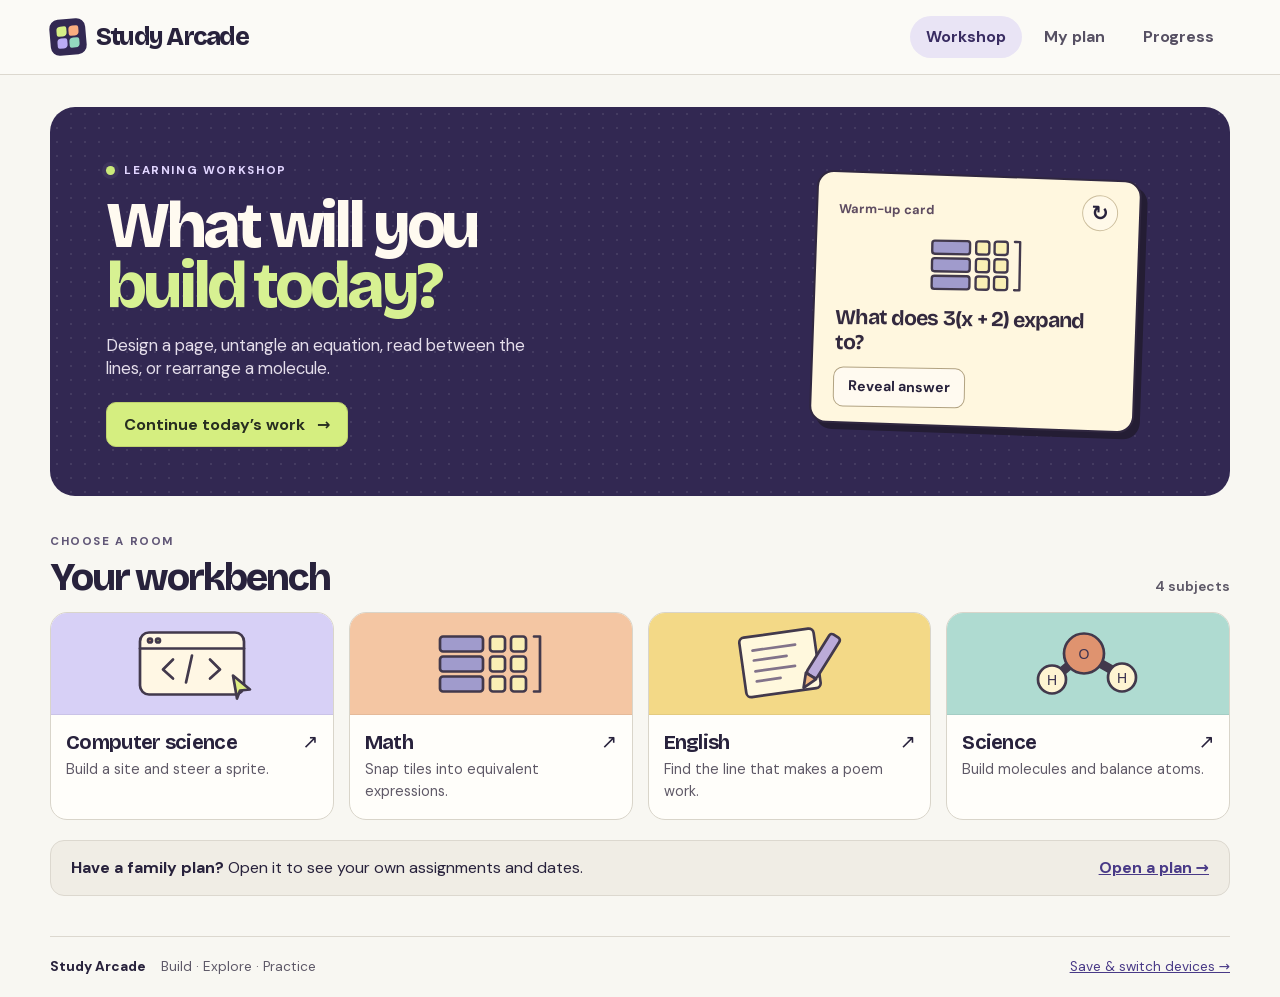
==== docs/index.html @ d8b9e109 "Build the four-room Study Arcade and portable workbook" ====
<!doctype html>
<html lang="en"><head><meta charset="utf-8"><meta name="viewport" content="width=device-width, initial-scale=1"><meta name="theme-color" content="#322852">
<meta http-equiv="Content-Security-Policy" content="default-src 'none'; script-src 'unsafe-inline'; style-src 'unsafe-inline'; img-src data:; font-src data:; connect-src 'none'; base-uri 'none'; form-action 'none'">
<title>Study Arcade · Workshop</title><style>/* Copyright 2022 The Bricolage Grotesque Project Authors (https://github.com/ateliertriay/bricolage)

This Font Software is licensed under the SIL Open Font License, Version 1.1.
This license is copied below, and is also available with a FAQ at:
https://scripts.sil.org/OFL


-----------------------------------------------------------
SIL OPEN FONT LICENSE Version 1.1 - 26 February 2007
-----------------------------------------------------------

PREAMBLE
The goals of the Open Font License (OFL) are to stimulate worldwide
development of collaborative font projects, to support the font creation
efforts of academic and linguistic communities, and to provide a free and
open framework in which fonts may be shared and improved in partnership
with others.

The OFL allows the licensed fonts to be used, studied, modified and
redistributed freely as long as they are not sold by themselves. The
fonts, including any derivative works, can be bundled, embedded,
redistributed and/or sold with any software provided that any reserved
names are not used by derivative works. The fonts and derivatives,
however, cannot be released under any other type of license. The
requirement for fonts to remain under this license does not apply
to any document created using the fonts or their derivatives.

DEFINITIONS
"Font Software" refers to the set of files released by the Copyright
Holder(s) under this license and clearly marked as such. This may
include source files, build scripts and documentation.

"Reserved Font Name" refers to any names specified as such after the
copyright statement(s).

"Original Version" refers to the collection of Font Software components as
distributed by the Copyright Holder(s).

"Modified Version" refers to any derivative made by adding to, deleting,
or substituting -- in part or in whole -- any of the components of the
Original Version, by changing formats or by porting the Font Software to a
new environment.

"Author" refers to any designer, engineer, programmer, technical
writer or other person who contributed to the Font Software.

PERMISSION & CONDITIONS
Permission is hereby granted, free of charge, to any person obtaining
a copy of the Font Software, to use, study, copy, merge, embed, modify,
redistribute, and sell modified and unmodified copies of the Font
Software, subject to the following conditions:

1) Neither the Font Software nor any of its individual components,
in Original or Modified Versions, may be sold by itself.

2) Original or Modified Versions of the Font Software may be bundled,
redistributed and/or sold with any software, provided that each copy
contains the above copyright notice and this license. These can be
included either as stand-alone text files, human-readable headers or
in the appropriate machine-readable metadata fields within text or
binary files as long as those fields can be easily viewed by the user.

3) No Modified Version of the Font Software may use the Reserved Font
Name(s) unless explicit written permission is granted by the corresponding
Copyright Holder. This restriction only applies to the primary font name as
presented to the users.

4) The name(s) of the Copyright Holder(s) or the Author(s) of the Font
Software shall not be used to promote, endorse or advertise any
Modified Version, except to acknowledge the contribution(s) of the
Copyright Holder(s) and the Author(s) or with their explicit written
permission.

5) The Font Software, modified or unmodified, in part or in whole,
must be distributed entirely under this license, and must not be
distributed under any other license. The requirement for fonts to
remain under this license does not apply to any document created
using the Font Software.

TERMINATION
This license becomes null and void if any of the above conditions are
not met.

DISCLAIMER
THE FONT SOFTWARE IS PROVIDED "AS IS", WITHOUT WARRANTY OF ANY KIND,
EXPRESS OR IMPLIED, INCLUDING BUT NOT LIMITED TO ANY WARRANTIES OF
MERCHANTABILITY, FITNESS FOR A PARTICULAR PURPOSE AND NONINFRINGEMENT
OF COPYRIGHT, PATENT, TRADEMARK, OR OTHER RIGHT. IN NO EVENT SHALL THE
COPYRIGHT HOLDER BE LIABLE FOR ANY CLAIM, DAMAGES OR OTHER LIABILITY,
INCLUDING ANY GENERAL, SPECIAL, INDIRECT, INCIDENTAL, OR CONSEQUENTIAL
DAMAGES, WHETHER IN AN ACTION OF CONTRACT, TORT OR OTHERWISE, ARISING
FROM, OUT OF THE USE OR INABILITY TO USE THE FONT SOFTWARE OR FROM
OTHER DEALINGS IN THE FONT SOFTWARE.
 */
@font-face{font-family:'Bricolage Grotesque';font-style:normal;font-weight:400 800;src:url([data-uri]) format('woff2');font-display:swap}
/* Copyright 2014 The DM Sans Project Authors (https://github.com/googlefonts/dm-fonts)

This Font Software is licensed under the SIL Open Font License, Version 1.1.
This license is copied below, and is also available with a FAQ at:
https://scripts.sil.org/OFL


-----------------------------------------------------------
SIL OPEN FONT LICENSE Version 1.1 - 26 February 2007
-----------------------------------------------------------

PREAMBLE
The goals of the Open Font License (OFL) are to stimulate worldwide
development of collaborative font projects, to support the font creation
efforts of academic and linguistic communities, and to provide a free and
open framework in which fonts may be shared and improved in partnership
with others.

The OFL allows the licensed fonts to be used, studied, modified and
redistributed freely as long as they are not sold by themselves. The
fonts, including any derivative works, can be bundled, embedded,
redistributed and/or sold with any software provided that any reserved
names are not used by derivative works. The fonts and derivatives,
however, cannot be released under any other type of license. The
requirement for fonts to remain under this license does not apply
to any document created using the fonts or their derivatives.

DEFINITIONS
"Font Software" refers to the set of files released by the Copyright
Holder(s) under this license and clearly marked as such. This may
include source files, build scripts and documentation.

"Reserved Font Name" refers to any names specified as such after the
copyright statement(s).

"Original Version" refers to the collection of Font Software components as
distributed by the Copyright Holder(s).

"Modified Version" refers to any derivative made by adding to, deleting,
or substituting -- in part or in whole -- any of the components of the
Original Version, by changing formats or by porting the Font Software to a
new environment.

"Author" refers to any designer, engineer, programmer, technical
writer or other person who contributed to the Font Software.

PERMISSION & CONDITIONS
Permission is hereby granted, free of charge, to any person obtaining
a copy of the Font Software, to use, study, copy, merge, embed, modify,
redistribute, and sell modified and unmodified copies of the Font
Software, subject to the following conditions:

1) Neither the Font Software nor any of its individual components,
in Original or Modified Versions, may be sold by itself.

2) Original or Modified Versions of the Font Software may be bundled,
redistributed and/or sold with any software, provided that each copy
contains the above copyright notice and this license. These can be
included either as stand-alone text files, human-readable headers or
in the appropriate machine-readable metadata fields within text or
binary files as long as those fields can be easily viewed by the user.

3) No Modified Version of the Font Software may use the Reserved Font
Name(s) unless explicit written permission is granted by the corresponding
Copyright Holder. This restriction only applies to the primary font name as
presented to the users.

4) The name(s) of the Copyright Holder(s) or the Author(s) of the Font
Software shall not be used to promote, endorse or advertise any
Modified Version, except to acknowledge the contribution(s) of the
Copyright Holder(s) and the Author(s) or with their explicit written
permission.

5) The Font Software, modified or unmodified, in part or in whole,
must be distributed entirely under this license, and must not be
distributed under any other license. The requirement for fonts to
remain under this license does not apply to any document created
using the Font Software.

TERMINATION
This license becomes null and void if any of the above conditions are
not met.

DISCLAIMER
THE FONT SOFTWARE IS PROVIDED "AS IS", WITHOUT WARRANTY OF ANY KIND,
EXPRESS OR IMPLIED, INCLUDING BUT NOT LIMITED TO ANY WARRANTIES OF
MERCHANTABILITY, FITNESS FOR A PARTICULAR PURPOSE AND NONINFRINGEMENT
OF COPYRIGHT, PATENT, TRADEMARK, OR OTHER RIGHT. IN NO EVENT SHALL THE
COPYRIGHT HOLDER BE LIABLE FOR ANY CLAIM, DAMAGES OR OTHER LIABILITY,
INCLUDING ANY GENERAL, SPECIAL, INDIRECT, INCIDENTAL, OR CONSEQUENTIAL
DAMAGES, WHETHER IN AN ACTION OF CONTRACT, TORT OR OTHERWISE, ARISING
FROM, OUT OF THE USE OR INABILITY TO USE THE FONT SOFTWARE OR FROM
OTHER DEALINGS IN THE FONT SOFTWARE.
 */
@font-face{font-family:'DM Sans';font-style:normal;font-weight:400 800;src:url([data-uri]) format('woff2');font-display:swap}
:root{--ink:#28223c;--muted:#5e5968;--purple:#51408c;--line:#dcd8cf;--paper:#f8f7f2;--heading:'Bricolage Grotesque',system-ui,sans-serif;--body:'DM Sans',system-ui,sans-serif;font:16px/1.5 var(--body);color:var(--ink);background:var(--paper);color-scheme:light}
*{box-sizing:border-box}body{margin:0}html{scroll-padding-top:15px}a{color:#493a87}button,a,input,textarea,select,summary{touch-action:manipulation}button,.primary,.secondary{font:700 1rem/1.25 var(--body);border:1.5px solid #807a8c;border-radius:10px;padding:.72rem 1.04rem;color:var(--ink);background:#fff;cursor:pointer;min-height:44px}button:hover,.secondary:hover{background:#f0edf7}button:disabled{cursor:default}.primary,.secondary{display:inline-flex;align-items:center;justify-content:center;gap:12px;text-decoration:none}.primary{background:#d5ee80;border-color:#bfd36e;color:#272d20}.primary:hover{background:#e4f69f}.secondary{background:#f6f2ff;border-color:#baa9df}button:focus-visible,a:focus-visible,summary:focus-visible,input:focus-visible,textarea:focus-visible,select:focus-visible{outline:3px solid #915800;outline-offset:3px}.frame{width:min(1180px,94%);margin-inline:auto}.sitehead{border-bottom:1px solid var(--line);background:#fbfaf6}.nav{display:flex;align-items:center;justify-content:space-between;gap:16px;min-height:74px}.brand{font:800 1.57rem var(--heading);letter-spacing:-.07em;color:var(--ink);text-decoration:none;display:flex;align-items:center;gap:10px}.mark{display:grid;grid-template-columns:repeat(2,10px);gap:2px;background:#322852;padding:7px;border-radius:9px;transform:rotate(-5deg)}.mark i{height:10px;background:#d6ef87;border-radius:4px 2px}.mark i:nth-child(2){background:#f9ad80}.mark i:nth-child(3){background:#bbacf5}.mark i:nth-child(4){background:#94d8bf}.nav nav{display:flex;gap:6px}.nav nav a{font-weight:680;text-decoration:none;color:#565063;padding:9px 16px;border-radius:22px}.nav nav a[aria-current]{color:#392c62;background:#e9e4f5}.skip{position:absolute;top:-100px;left:1rem;background:white;padding:10px;z-index:5}.skip:focus{top:0}
main{padding-block:32px 40px;min-height:74vh}.room{display:none}.room.active{display:block}.room>h1{font:800 clamp(2.1rem,5vw,3.8rem)/1.02 var(--heading);letter-spacing:-.065em;margin:.35em 0 .2em}.room>h2,.section-title h2{font:760 clamp(1.8rem,3vw,2.4rem)/1.05 var(--heading);letter-spacing:-.055em}.intro{max-width:780px;font-size:1.1rem;color:var(--muted);margin:0 0 1.4rem}.eyebrow{font-size:.72rem;font-weight:800;letter-spacing:.14em;text-transform:uppercase;margin:.4rem 0;color:#615777}h2,h3{line-height:1.2;font-family:var(--heading);letter-spacing:-.035em}h2{font-size:1.55rem}h3{font-size:1.2rem}a.back,.room>a:first-child{display:inline-block;margin:.1rem 0 1.05rem;font-weight:650}.hero{border-radius:25px;background-color:#322852;background-image:radial-gradient(#ffffff16 .8px,transparent 1px);background-size:14px 14px;display:grid;grid-template-columns:minmax(0,1.22fr) minmax(260px,.78fr);gap:clamp(18px,4vw,75px);align-items:center;padding:clamp(28px,3.8vw,58px) clamp(30px,4.4vw,72px);color:#fffaf0;overflow:hidden}.hero .eyebrow{color:#e1d5ff;display:flex;align-items:center;gap:9px}.led{background:#cbea7a;border-radius:50%;width:9px;height:9px;box-shadow:0 0 0 4px #ffffff0e}.hero h1{font:800 clamp(3.2rem,5vw,5rem)/.94 var(--heading);letter-spacing:-.065em;margin:17px 0}.hero h1 em{color:#d7f192;font-style:normal}.hero-text>p:not(.eyebrow){color:#e5deeb;max-width:430px;font-size:1.05rem;line-height:1.42;margin:0 0 21px}.quick{justify-self:center;width:min(100%,325px);padding:16px 21px;background:#fff7df;border:2px solid #302740;box-shadow:6px 6px 0 #241d34;border-radius:17px;transform:rotate(2deg);color:#342a3f}.quick>*{transform:rotate(-1deg)}.quick-head{display:flex;align-items:center;justify-content:space-between;font-size:.8rem;color:#5e4c61}.quick-head button{border:1px solid #cdbf9e;border-radius:50%;min-height:36px;width:36px;padding:0;background:#fff9e9;font-size:1.3rem}.quick h2{margin:6px 0 12px;font-size:1.32rem}.quick #reveal{background:#fffaf0;border-color:#b2a382;min-height:40px;padding:7px 14px;font-size:.88rem}.quick #warmAnswer{font-size:.93rem;margin:10px 0 0}.warm-art{height:72px;width:100%;display:block}
.section-title{display:flex;align-items:end;justify-content:space-between;margin:31px 0 15px}.section-title h2{margin:.2rem 0 0}.section-title>span{font-weight:650;color:var(--muted);font-size:.85rem}.room-cards{display:grid;grid-template-columns:repeat(4,minmax(0,1fr));gap:15px}.room-card{color:var(--ink);text-decoration:none;overflow:hidden;border:1px solid #d9d5ca;border-radius:17px;background:#fffefa;transition:transform .16s,box-shadow .16s}.room-card:hover{transform:translateY(-3px);box-shadow:0 5px 14px #28223c14}.tile-art{height:102px;display:grid;place-items:center;border-bottom:1px solid #00000010}.tile-art svg{height:87px;width:170px;max-width:96%}.room-card .copy{display:block;padding:14px 15px 16px}.room-card h3{margin:0;display:flex;align-items:center;justify-content:space-between;font-size:1.25rem}.room-card h3 span{font:500 1.2rem var(--body)}.room-card p{font-size:.9rem;color:#5f5967;margin:5px 0 0}.shelf,.review{margin-top:20px;border:1px solid var(--line);border-radius:14px;background:#f0ede5;padding:15px 20px;display:flex;align-items:center;justify-content:space-between;gap:15px}.shelf p,.review p{margin:0}.shelf a,.review a{font-weight:690}.review{background:#eee8f8}.grid2,.blocks{display:grid;grid-template-columns:repeat(2,minmax(0,1fr));gap:16px}.card,.quizbox{background:#fffefa;border:1px solid var(--line);border-radius:16px;padding:clamp(16px,2.2vw,27px);margin:14px 0;min-width:0}.grid2>.card,.blocks>.card{margin:0}.grid2,.blocks{margin:15px 0}.card>:first-child,.quizbox>:first-child{margin-top:0}.card>:last-child{margin-bottom:0}.card h2{margin:0 0 9px}.card h3{margin:20px 0 7px}.card p{max-width:88ch}label{display:block;font-weight:620;line-height:1.45;margin:11px 0}textarea,input:not([type=checkbox]),select{display:block;margin:5px 0 9px;max-width:100%;min-height:42px;color:var(--ink);border:1px solid #aaa2b2;border-radius:8px;padding:8px 10px;background:#fff;font:inherit}textarea,input[type=text],input:not([type]),input[type=file]{width:100%}textarea{min-height:78px;resize:vertical}input[type=checkbox]{width:18px;height:18px;vertical-align:middle;accent-color:var(--purple);margin-right:5px}summary{cursor:pointer;color:var(--purple);font-weight:700;padding:7px 0}pre{white-space:pre-wrap;overflow-wrap:anywhere}code{overflow-wrap:anywhere}.tip,.feedback,.note-box{background:#f1eef8;border-left:3px solid #a494c6;border-radius:7px;padding:11px 14px}.good{background:#e7f3db;border-color:#739249}.choices{display:grid;grid-template-columns:repeat(2,minmax(0,1fr));gap:9px}.choices button{text-align:left}.choices button.correct{background:#e2f2d7;border-color:#567c42}.choices button.wrong{background:#f9e3d8;border-color:#ae6949}.actions,.quizhead,.quiznext{display:flex;flex-wrap:wrap;align-items:center;gap:10px}.quizhead{justify-content:space-between;color:var(--muted);font-size:.9rem}.quiznext{margin-top:15px}.linkbtn{background:transparent;border:0;text-decoration:underline;color:var(--purple);font-size:.9rem;padding:5px 7px}.days{display:flex;flex-wrap:wrap;gap:8px}.days button[aria-pressed=true],.exam-selected{background:#514178;color:white}.dayselect{display:flex;align-items:center;gap:12px;flex-wrap:wrap}.dayselect label{margin:0}.school-links{display:flex;gap:12px;flex-wrap:wrap}.school-links a{font-weight:650}.statusline{min-height:1.3em}.mastery-row{display:grid;grid-template-columns:145px 1fr 70px;gap:10px;align-items:center;margin:9px 0}progress{width:100%;accent-color:#63569c}blockquote{margin:1rem 0;padding:10px 18px;border-left:4px solid #b9a0d8;background:#f4eff9}table{border-collapse:collapse;width:100%}th,td{vertical-align:top;text-align:left}footer{border-top:1px solid var(--line);padding:20px 0;display:flex;gap:15px;align-items:center;color:var(--muted);font-size:.85rem}footer a{margin-left:auto}.footbrand{font-weight:780;color:var(--ink)}[hidden],#paper{display:none!important}
@media(max-width:850px){.room-cards{grid-template-columns:repeat(2,minmax(0,1fr))}.hero{gap:20px;padding:30px}.quick{padding:12px 16px}.tile-art{height:93px}}
@media(max-width:620px){.frame{width:92%}.nav{gap:6px;flex-wrap:wrap;padding:12px 0 9px;min-height:60px}.brand{font-size:1.34rem}.nav nav{gap:0}.nav nav a{font-size:.84rem;padding:8px}.hero{grid-template-columns:1fr;padding:24px 21px;gap:21px}.hero h1{font-size:3.35rem}.hero-text>p:not(.eyebrow){font-size:1rem}.quick{width:100%;transform:none;max-width:100%;justify-self:start}.quick>*{transform:none}.warm-art{height:45px}.quick h2{font-size:1.14rem}.room-cards{gap:9px}.room-card .copy{padding:11px}.room-card h3{font-size:1.04rem}.room-card p{font-size:.83rem}.tile-art{height:75px}.tile-art svg{height:65px}.grid2,.blocks,.choices{grid-template-columns:minmax(0,1fr)}.shelf,.review{align-items:start;flex-direction:column;gap:5px}.mastery-row{grid-template-columns:95px 1fr 45px}.section-title{margin-top:22px}main{padding-top:17px}footer{flex-wrap:wrap}footer a{margin-left:0}}
@media(prefers-reduced-motion:reduce){*{transition:none!important;scroll-behavior:auto!important}}
@page{size:letter;margin:14mm}
@media print{body{background:white;color:#121212}.sitehead,main,footer,.skip,noscript{display:none!important}#paper{display:block!important;font:10pt/1.25 Arial,sans-serif}#paper h1{font:700 21pt Arial;margin:0 0 2mm}#paper h2{font:700 12pt Arial;margin:4mm 0 1mm}#paper p,#paper li{margin:1mm 0}#paper td,#paper th{font-size:9pt;padding:1.1mm 2mm 1.1mm 0;border-bottom:1px solid #ccc;overflow-wrap:anywhere}#paper table{table-layout:fixed}#paper th:first-child{width:37%}#paper ul{padding-left:5mm;margin:1mm 0}#paper .small{font-size:8pt}}
#exam fieldset{margin:18px 0;border:1px solid var(--line);border-radius:10px;padding:11px 14px}#exam input[type=radio]{display:inline-block;min-height:0;margin:0 .5rem 0 0;width:auto;accent-color:var(--purple)}#exam fieldset label{font-weight:500}#saveWarning:not([hidden]){display:block;background:#fff1cc;padding:7px 14px}#paper{overflow-wrap:anywhere}
.room-head h1{font:800 clamp(2.2rem,5vw,3.8rem)/1.04 var(--heading);letter-spacing:-.065em;margin:.2em 0}.room-head .intro{margin-top:10px}fieldset{min-width:0}#mastery details p{white-space:pre-wrap;overflow-wrap:anywhere}
</style></head><body>
<a class="skip" href="#workspace">Skip to workspace</a>
<header class="sitehead"><div class="frame nav"><a href="#home" class="brand"><span aria-hidden="true" class="mark"><i></i><i></i><i></i><i></i></span>Study Arcade</a><nav aria-label="Main navigation"><a href="#home">Workshop</a><a href="#plan">My plan</a><a href="#progress">Progress</a></nav></div></header>
<a id="saveWarning" class="frame" href="#progress" hidden></a><noscript><p class="frame">Enable JavaScript in your browser to use the activities and save progress.</p></noscript>
<main id="workspace" class="frame" tabindex="-1">
<section id="home" class="room active">
<div class="hero"><div class="hero-text"><p class="eyebrow"><span class="led"></span> Learning workshop</p><h1>What will you<br><em>build today?</em></h1><p>Design a page, untangle an equation, read between the lines, or rearrange a molecule.</p><a class="primary" id="continue" href="#computing">Continue today’s work <span aria-hidden="true">→</span></a></div>
<article class="quick"><div class="quick-head"><b>Warm-up card</b><button id="shuffle" aria-label="Next warm-up card" title="Next card">↻</button></div><div id="warmArt" aria-hidden="true"></div><h2 id="warmPrompt"></h2><button id="reveal" aria-expanded="false" aria-controls="warmAnswer">Reveal answer</button><p id="warmAnswer" hidden></p></article></div>
<div class="section-title"><div><p class="eyebrow">Choose a room</p><h2>Your workbench</h2></div><span id="roomCount">4 subjects</span></div>
<div id="roomCards" class="room-cards"></div><aside id="reviewPanel" class="review" hidden></aside>
<div id="planTease" class="shelf"></div>
</section>
<section class="room" id="computing" aria-labelledby="computing-title">
  <header class="room-head">
    <a href="#home" class="back">← Home</a>
    <h1 id="computing-title">Computing studio</h1>
    <p class="intro">Build a page for a comic shop or soccer club. Then test how the browser selects elements and how a sprite responds to your keys.</p>
  </header>
  <article class="card">
    <h2>Start with a shelf</h2>
    <p>Imagine three books on a shelf. The shelf is the <strong>parent</strong>. The books are its <strong>children</strong>. Give the parent a Flexbox layout, and it can arrange all three books at once.</p>
    <pre class="cs-code"><code>.shelf {
  display: flex;
  justify-content: space-between;
}</code></pre>
    <div class="cs-worked" role="img" aria-label="Three labeled books spread evenly from the left edge to the right edge"><span>Maps</span><span>Birds</span><span>Stars</span></div>
    <p>With a row and extra space, <code>space-between</code> puts the first and last items at the edges and shares the remaining space between neighbours. Try this rule on the banner below.</p>
  </article>
  <article class="card">
    <h2>Choose a design brief</h2>
    <label for="cs-client">Who needs the page?</label>
    <select id="cs-client"><option value="">Choose a client</option><option value="comic">Comic shop</option><option value="soccer">Soccer club</option></select>
    <p id="cs-client-tip" class="tip" aria-live="polite">Pick a client to see the layout request.</p>
    <label>Where I will keep my sketch and design packet <input type="text" data-note="cs-packet-location" placeholder="Paper notebook, project folder or another place"></label>
    <div class="grid2">
      <label>What does the banner need to do? <textarea data-note="cs-difference-1" placeholder="The client needs … The preview begins with …"></textarea></label>
      <label>What does the gallery need to do? <textarea data-note="cs-difference-2" placeholder="Which items belong together? What changes on a small screen?"></textarea></label>
    </div>
  </article>
  <article class="card">
    <h2>Build the layout</h2>
    <p>The banner and the gallery each have a parent that controls its children. Pick a container, predict a change and try it. Use a narrow width to see what happens when the children run out of space.</p>
    <label>My prediction <input type="text" data-note="cs-flex-prediction" placeholder="If I change … in the gallery, I expect …"></label>
    <div class="cs-controls">
      <label>Container <select id="cs-flex-target"><option value="banner">Banner</option><option value="gallery">Gallery</option></select></label>
      <label>Direction <select id="cs-flex-direction"><option value="row">Row</option><option value="column">Column</option><option value="row-reverse">Reverse row</option></select></label>
      <label>Line breaks <select id="cs-flex-wrap"><option value="nowrap">One line</option><option value="wrap">Wrap</option></select></label>
      <label>Main axis <select id="cs-flex-justify"><option value="flex-start">Start</option><option value="center">Center</option><option value="space-between">Space between</option></select></label>
      <label>Cross axis <select id="cs-flex-align"><option value="flex-start">Start</option><option value="center">Center</option><option value="flex-end">End</option></select></label>
      <label>Width <select id="cs-flex-size"><option value="wide">Wide</option><option value="narrow">Narrow</option></select></label>
    </div>
    <div class="cs-lab-preview">
      <div class="cs-runway"><b>Banner</b><div id="cs-flex-banner" class="cs-flex-line" tabindex="0" role="group" aria-label="Banner preview"><span>Logo</span><span>Title</span><span>Menu</span><span>News</span></div></div>
      <div class="cs-runway"><b>Gallery</b><div id="cs-flex-gallery" class="cs-flex-line" tabindex="0" role="group" aria-label="Gallery preview"><span>One</span><span>Two</span><span>Three</span><span>Four</span></div></div>
    </div>
    <button type="button" id="cs-check-brief">Check my layout</button>
    <p id="cs-brief-feedback" class="cs-brief-feedback" aria-live="polite"></p>
    <details class="cs-explain"><summary>See the CSS for this container</summary><pre class="cs-code"><code id="cs-flex-code"></code></pre></details>
    <p id="cs-flex-meaning" aria-live="polite"></p>
    <label>What actually changed? <textarea data-note="cs-flex-observed" placeholder="Name the property, the parent it changed, and what happened to its children."></textarea></label>
  </article>
  <article class="card">
    <h2>Make a design packet</h2>
    <p>Sketch a version of the page on paper or in your own editor. Draw a box around each group that shares a job. Give each a class name and pick a style you can explain. For example, a museum might use <code>.captions</code> for text beneath photos.</p>
    <div class="cs-plan-rows">
      <div><strong>Group 1</strong><label>Elements <input data-note="cs-elements-1"></label><label>Class <input data-note="cs-class-1"></label><label>CSS choice and reason <input data-note="cs-style-1"></label></div>
      <div><strong>Group 2</strong><label>Elements <input data-note="cs-elements-2"></label><label>Class <input data-note="cs-class-2"></label><label>CSS choice and reason <input data-note="cs-style-2"></label></div>
      <div><strong>Group 3</strong><label>Elements <input data-note="cs-elements-3"></label><label>Class <input data-note="cs-class-3"></label><label>CSS choice and reason <input data-note="cs-style-3"></label></div>
    </div>
    <p>Add both Flexbox parents to your sketch. Put their children inside the boxes and circle the first change you want to try.</p>
    <label>My first fix <input data-note="cs-first-fix" placeholder="In ___, I will change ___ so the client can ___."></label>
  </article>
  <article class="card">
    <h2>Try, check, then reflect</h2>
    <p>Use your sketch, code or preview to back up each check. For example, point to the rule that wraps your gallery and show what changes when it is off.</p>
    <div class="cs-checks">
      <label><input type="checkbox" data-check="cs-client-fit"> I can point to the client’s requests, my plan, and the matching parts of my page.</label>
      <label><input type="checkbox" data-check="cs-flex-evidence"> I can show two containers and at least three Flexbox properties, including <code>display: flex</code>.</label>
      <label><input type="checkbox" data-check="cs-class-evidence"> I can explain at least three classes and how they give different styles to groups of elements.</label>
      <label><input type="checkbox" data-check="cs-read-evidence"> My HTML and CSS use consistent indentation and spacing.</label>
      <label><input type="checkbox" data-check="cs-comment-evidence"> My added HTML groups and stylesheet include useful comments.</label>
      <label><input type="checkbox" data-check="cs-syntax-evidence"> I checked the added HTML and CSS syntax, ran the page and inspected the result.</label>
    </div>
    <div class="grid2">
      <label>Which change are you proud of? What would you do differently? <textarea data-note="cs-reflect-client"></textarea></label>
      <label>What was difficult, and how did you work through it? <textarea data-note="cs-reflect-debug"></textarea></label>
    </div>

  </article>

  <article class="card">
    <h2>HTML &amp; CSS reference</h2>
    <details><summary>Tags, styles and publishing</summary><ul>
    <li>Put visible content in <code>&lt;body&gt;</code>. Give the page an <code>&lt;h1&gt;</code> heading, use <code>&lt;p&gt;</code> for a paragraph, and nest <code>&lt;li&gt;</code> items inside <code>&lt;ul&gt;</code> for a bulleted list.</li>
    <li>An image uses <code>src</code> for its file and <code>alt</code> for its text alternative. A link uses <code>&lt;a href="…"&gt;</code>. A note between <code>&lt;!--</code> and <code>--&gt;</code> is an HTML comment.</li>
    <li>Placed in the head, <code>&lt;link rel="stylesheet" href="styles.css"&gt;</code> connects pages to shared style rules. <code>color</code> changes the letters. <code>background-color</code> changes the area behind them.</li>
    <li>A digital footprint can include posts or photos that others save. Use artwork you created or have permission to use, follow its license, ask people before publishing their pictures, and keep personal addresses private.</li>
    </ul></details>
  </article>
  <article class="card">
    <h2>Predict which lines will change</h2>
    <p>Two paragraphs share a class. A third has a different job. Which lines will the following selector match?</p>
    <pre class="cs-code"><code>&lt;p class="caption"&gt;Morning light&lt;/p&gt;
&lt;p class="caption"&gt;Afternoon light&lt;/p&gt;
&lt;p class="credit"&gt;Photos by the garden club&lt;/p&gt;</code></pre>
    <div class="cs-controls">
      <label>CSS selector <select id="cs-selector"><option value=".caption">.caption</option><option value=".credit">.credit</option><option value="p">p</option></select></label>
      <label>My prediction <select id="cs-guess"><option value="">Choose lines</option><option value="1">Only the first line</option><option value="2">First and second</option><option value="3">Only the third</option><option value="4">All three</option></select></label>
      <button type="button" id="cs-run-style">Run the style rule</button>
    </div>
    <pre class="cs-code"><code id="cs-selector-code"></code></pre>
    <div id="cs-style-result" class="cs-style-sample" aria-label="Rendered HTML example">
      <p class="caption">Morning light</p><p class="caption">Afternoon light</p><p class="credit">Photos by the garden club</p>
    </div>
    <p id="cs-style-feedback" aria-live="polite">Choose a selector and a prediction, then run the rule.</p>
  </article>
  <article class="card">
    <h2>HTML &amp; CSS practice</h2>
    <p>Try a question, then explain why your choice works. Use the hint to correct a miss and try a fresh example.</p>
    <div data-quiz="computing"></div>
    <label>One idea I want to explore further <input data-note="cs-retake-question"></label>
  </article>
  <article class="card">
    <h2>Move a sprite with a condition</h2>
    <p>A <strong>sprite</strong> is an object that can move on a screen. A game can check for key input on each frame. Our grid runner takes one step per keypress. If you start at x = 2, pressing right moves you to x = 3.</p>
    <pre class="cs-code"><code>if (keyDown("right") &amp;&amp; player.x &lt; 4) {
  player.x = player.x + 1;
}</code></pre>
    <p><strong>Predict.</strong> If the sprite is at x = 4 and you press right, what should happen? Move the runner to the flag, try the edge, then turn the corner. Row 0 is at the top.</p>
    <div id="cs-board" class="cs-game-board" tabindex="0" role="group" aria-label="Sprite board. Five columns, four rows. Focus here and use arrow keys, or use the buttons below."></div>
    <div id="cs-pad" class="cs-game-pad" aria-label="Move the runner">
      <button type="button" data-cs-move="up">↑ Up</button>
      <button type="button" data-cs-move="left">← Left</button>
      <button type="button" data-cs-move="down">↓ Down</button>
      <button type="button" data-cs-move="right">→ Right</button>
      <button type="button" id="cs-game-reset">Start again</button>
    </div>
    <p id="cs-game-feedback" aria-live="polite"></p>
    <label>What condition kept the runner on the board? <input data-note="cs-game-reflection" placeholder="At x = 4, pressing right … because …"></label>

  </article>
</section>

<section id="math" class="room">
  <a class="back" href="#home">← All rooms</a>
  <p class="eyebrow">Math room</p>
  <h1>Algebra tiles</h1>
  <p class="intro">Build a rectangle, count its tiles, and give the same area two names. Can you run the pattern backward?</p>
  <article class="card">
    <h2>Rectangle lab</h2>
    <p>A long tile has area <strong>x</strong>. A small square has area <strong>1</strong>. The tiles in one row form a group. Count all the rows to expand, or find equal rows to factor.</p>
    <div class="stem-controls">
      <label>Direction <select id="stem-math-mode"><option value="expand">Expand</option><option value="factor">Factor</option></select></label>
      <label>Rectangle <select id="stem-math-case"><option value="0">Garden beds</option><option value="1">Library shelves</option><option value="2">Art panels</option><option value="3">Theater rows</option></select></label>
    </div>
    <p id="stem-math-question" class="stem-question"></p>
    <div id="stem-tiles" class="stem-tiles" role="img" aria-label="Algebra tile rectangle"></div>
    <div class="stem-controls" id="stem-answer-box">
      <label><span id="stem-math-label-a">Coefficient of x</span><input id="stem-math-a" inputmode="numeric" type="number" min="0" max="100"></label>
      <label><span id="stem-math-label-b">Constant</span><input id="stem-math-b" inputmode="numeric" type="number" min="0" max="100"></label>
      <label id="stem-math-c-wrap" hidden><span>Constant in each row</span><input id="stem-math-c" inputmode="numeric" type="number" min="0" max="100"></label>
    </div>
    <div class="stem-actions"><button type="button" id="stem-math-check">Check my model</button><button type="button" id="stem-math-next">Try another rectangle</button></div>
    <p class="tip stem-feedback" id="stem-math-feedback" aria-live="polite"></p>
  </article>
  <article class="card">
    <h2>Catch the missing term</h2>
    <p>A stage crew lays out four identical rows. Each row needs <strong>2x + 3</strong> tiles. A crew member writes <strong>4(2x + 3) = 8x + 3</strong>. In a group of four rows, where did the other nine small tiles go?</p>
    <details><summary>Walk through the correction</summary>
      <p>Every row gets three small tiles, so four rows need 12. The long tiles give 4 × 2x = 8x. The finished expression is <strong>8x + 12</strong>. Reading the rectangle backward shows why 4 is the greatest common factor of 8 and 12.</p>
    </details>
    <div class="stem-controls">
      <label>Expression to test <select id="stem-claim"><option value="short">8x + 3</option><option value="full">8x + 12</option></select></label>
      <label>Substitute x = <select id="stem-value"><option value="-2">−2</option><option value="0">0</option><option value="1">1</option><option value="2">2</option><option value="3">3</option></select></label>
    </div>
    <p id="stem-substitution" class="stem-board stem-equation" aria-live="polite"></p>
    <p>One mismatch disproves a claim. One match gives you a clue. To explain why two expressions agree for <em>every</em> value, show what happens to both terms when you distribute.</p>
    <label for="nav-math-dm">Describe the original mistake and your correction</label>
    <textarea id="nav-math-dm" data-note="math-deltamath-evidence" rows="2" placeholder="The multiplier reaches __. When x is __, the two totals are __."></textarea>
  </article>
  <details class="card">
    <summary>Algebra word bank</summary>
    <dl class="stem-terms">
      <dt>Term</dt><dd>A piece of a sum, including its sign. In 5x − 2, the terms are 5x and −2.</dd>
      <dt>Coefficient</dt><dd>The numerical factor multiplying a variable. The coefficient of 5x is 5.</dd>
      <dt>Constant</dt><dd>A fixed value that does not depend on the variable. In 5x − 2, the constant term is −2.</dd>
      <dt>Distribute</dt><dd>Multiply each term inside the parentheses by the factor outside.</dd>
      <dt>Greatest common factor</dt><dd>The largest positive integer that divides each whole-number coefficient and constant without a remainder.</dd>
    </dl>
  </details>
  <div data-quiz="math"></div>
  <article class="card">
    <h2>Explain both directions</h2>
    <label for="nav-expand-proof">My expansion</label>
    <textarea id="nav-expand-proof" data-note="math-expand-proof" rows="2" placeholder="I started with __. The two partial products are __ and __."></textarea>
    <label for="nav-factor-proof">My factorization</label>
    <textarea id="nav-factor-proof" data-note="math-factor-proof" rows="2" placeholder="The greatest factor shared by both terms is __. I checked my result by __."></textarea>
    <div class="stem-checklist">
      <label><input type="checkbox" data-check="math-check-distribute"> I explained why the multiplier reaches every term.</label>
      <label><input type="checkbox" data-check="math-check-factor"> I checked a factorization by expanding it again.</label>
    </div>
  </article>
</section>
<section id="science" class="room">
  <a class="back" href="#home">← All rooms</a>
  <p class="eyebrow">Science room</p>
  <h1>Particle lab</h1>
  <p class="intro">Change the way the atoms are grouped while keeping the inventory of each element the same.</p>
  <article class="card">
    <h2>Rearrange the particles</h2>
    <p>Look at the starting molecules. Predict how many product molecules you can make if every starting atom is used. Try that count, then compare both sides.</p>
    <label>Particle set <select id="stem-atom-case"><option value="0">Water model</option><option value="1">Carbon dioxide model</option></select></label>
    <div class="stem-sides">
      <div><h3>Before</h3><div id="stem-before" class="stem-particles"></div></div>
      <div><h3>Your after model</h3><div class="stem-controls">
        <label><span id="stem-product-label"></span> <select id="stem-product-count"><option>0</option><option>1</option><option>2</option><option>3</option><option>4</option></select></label>
      </div><div id="stem-after" class="stem-particles"></div></div>
    </div>
    <p id="stem-atom-counts" aria-live="polite"></p>
    <div class="stem-actions"><button id="stem-atom-check" type="button">Check conservation</button></div>
    <p class="tip stem-feedback" id="stem-atom-feedback" aria-live="polite"></p>
    <p><strong>Read the formula.</strong> The small 2 in H₂O is a subscript. Each water molecule contains two H atoms. The 2 in <strong>2</strong> H₂O is a coefficient. It counts two whole water molecules, for four H atoms and two O atoms in all.</p>
  </article>
  <article class="card" id="stem-builder">
    <h2>Build the products yourself</h2>
    <p>Use the atoms from the starting molecules in the model above. Each tray is one new molecule. Select a tray, then add an atom from the shared supply.</p>
    <p id="stem-build-target" class="stem-question"></p>
    <div class="stem-controls">
      <label>Active tray <select id="stem-tray"><option value="0">Tray A</option><option value="1">Tray B</option></select></label>
      <button type="button" id="stem-choose-first">Add atom</button>
      <button type="button" id="stem-choose-second">Add atom</button>
    </div>
    <div class="stem-builder-grid">
      <div><h3>Tray A</h3><div id="stem-build-a" class="stem-board" aria-live="polite"></div></div>
      <div><h3>Tray B</h3><div id="stem-build-b" class="stem-board" aria-live="polite"></div></div>
    </div>
    <div class="stem-actions"><button type="button" id="stem-build-undo">Return last atom from active tray</button><button type="button" id="stem-build-check">Check my two molecules</button></div>
    <p id="stem-build-result" class="tip stem-feedback" aria-live="polite"></p>
  </article>
  <article class="card">
    <h2>What counts as evidence?</h2>
    <p>On a page of molecule sketches, two CO₂ molecules are drawn close together. A second drawing shows the same two molecules farther apart. A third drawing shows two CO molecules and one O₂ molecule.</p>
    <details><summary>Which drawing shows different substances?</summary>
      <p>The first and second drawings differ in spacing. Each still contains two CO₂ molecules. In the third drawing the atoms have new partners. Both carbon atoms and all four oxygen atoms are accounted for, and the molecules have changed. This is a comparison of particle diagrams.</p>
    </details>
  </article>
  <div data-quiz="science"></div>
  <article class="card">
    <h2>From memory</h2>
    <p>Cover the model. Sketch the starting and ending molecules from one set. Label the atoms, tally both sides, then reopen the model and correct one detail.</p>
    <label for="nav-u0-retrieval">My first explanation and my revision</label>
    <textarea id="nav-u0-retrieval" data-note="science-u0-retrieval" rows="3" placeholder="I first drew __. My count showed __. I changed __ because __."></textarea>
    <label for="nav-science-question">A question my model raises</label>
    <textarea id="nav-science-question" data-note="science-show-and-ask" rows="2" placeholder="I wonder what would happen if __. My model predicts __."></textarea>
    <div class="stem-checklist">
      <label><input type="checkbox" data-check="science-check-inventory"> I counted each element separately on both sides.</label>
      <label><input type="checkbox" data-check="science-check-formula"> I explained what a coefficient changes and what a subscript changes.</label>
      <label><input type="checkbox" data-check="science-check-evidence"> I used evidence to revise or support my original prediction.</label>
    </div>
  </article>
</section>
<style>
.stem-controls,.stem-actions,.stem-particles{display:flex;align-items:center;flex-wrap:wrap;gap:.65rem 1rem;margin:.75rem 0}.stem-controls label{display:grid;gap:.3rem;max-width:100%}.stem-controls input{max-width:8em}.stem-controls [hidden]{display:none!important}.stem-controls input,.stem-controls select,#stem-atom-case{font:inherit;padding:.48rem;max-width:100%;min-height:44px}.stem-question{font-weight:700}.stem-tiles{display:inline-flex;flex-direction:column;gap:.2rem;border:1px solid #547963;border-radius:.45rem;padding:.5rem;background:#f3f8f3;max-width:100%;margin:.35rem 0;box-sizing:border-box}.stem-tile-row{display:flex;gap:.17rem}.stem-tile{display:grid;place-items:center;font-size:.82rem;height:1.45rem;line-height:1;border:1px solid;box-sizing:border-box}.stem-x{width:clamp(2rem,6vw,3.5rem);background:#ddedcc;color:#254521}.stem-one{width:1.45rem;background:#ffead7;color:#673410}.stem-sides{display:grid;grid-template-columns:repeat(auto-fit,minmax(min(100%,13rem),1fr));gap:1rem;margin:1rem 0}.stem-sides>div{border:1px solid #adbab2;border-radius:.5rem;padding:.8rem}.stem-sides h3{margin:.15rem 0 .45rem}.stem-molecule{display:inline-flex;align-items:center;border:1px dashed #87958f;padding:.38rem;border-radius:.75rem}.stem-ball{display:inline-grid;place-items:center;border:1px solid;border-radius:50%;width:1.75rem;height:1.75rem;font-weight:700;font-size:.83rem}.stem-H{background:#e4f2fc;color:#193d56}.stem-O{background:#fce2d2;color:#65341e}.stem-C{background:#e4e1f5;color:#34255a}.stem-feedback:empty{display:none}

.stem-builder-grid{display:grid;grid-template-columns:repeat(auto-fit,minmax(min(100%,14rem),1fr));gap:.8rem;margin:1rem 0}.stem-builder-grid>div{border:1px solid #aaa6c0;border-radius:.55rem;padding:.8rem}.stem-builder-grid h3{margin:.15rem 0 .55rem}.stem-controls button,.stem-actions button,#stem-builder input,#stem-builder select{min-height:44px}.stem-board{padding:.75rem;border:1px dashed currentColor;border-radius:.45rem}.stem-equation{font-size:clamp(1rem,2.5vw,1.32rem);font-weight:700;font-variant-numeric:tabular-nums}.stem-terms dt{font-weight:bold}.stem-terms dd{margin:0 0 .65rem}.stem-molecule,.stem-ball{box-sizing:border-box}.stem-circle{width:1.75em;height:1.75em;border-radius:50%;display:inline-grid;place-items:center;font-weight:bold;margin:.1em}.stem-actions button{cursor:pointer}.stem-checklist{display:grid;gap:.6rem;margin:1rem 0}.stem-checklist label{display:flex;gap:.6rem;align-items:baseline}.stem-grid-note{margin-top:.75rem}
</style>

<section id="english" class="room" aria-labelledby="english-room-title">
  <a href="#home" class="back">Back to the arcade</a>
  <p class="eyebrow">English</p>
  <h1 id="english-room-title">Poetry studio</h1>
  <p class="intro">A crooked star. A train heard from an empty platform. Choose a poem and see how much a few words can reveal about its speaker.</p>

  <article class="card">
    <h2>Try reading like a poet</h2>
    <blockquote>Under the pier, the moon sets down<br>a silver plate on the water.</blockquote>
    <p><strong>Notice.</strong> The two lines compare moonlight on the water to a silver plate. You can picture its round shape and gleaming surface.</p>
    <p><strong>Interpret.</strong> The words “sets down” make the moon sound gentle. A reader might imagine the water staying still long enough to hold the reflection. This reading connects a quoted detail to a particular effect.</p>
  </article>

  <article class="card" id="poetry-lab" aria-labelledby="poetry-lab-title">
    <h2 id="poetry-lab-title">Choose your evidence</h2>
    <label for="poetry-stanza">Read a stanza</label>
    <select id="poetry-stanza"><option value="pencil">The first mark</option><option value="platform">After the last train</option></select>
    <p>Read all four lines aloud. Select up to two lines that you would bring to a discussion of the speaker’s feelings. You can change your selection.</p>
    <fieldset>
      <legend>Lines I want to discuss</legend>
      <div id="poetry-lines"></div>
    </fieldset>
    <p id="poetry-evidence-status" role="status"></p>
    <h3>Listen for the pattern</h3>
    <p>Give the first end sound an A. Reuse a letter for a matching sound. Use the next letter for a new sound.</p>
    <div id="poetry-rhyme-choices" style="display:flex;gap:.75rem;flex-wrap:wrap"></div>
    <button type="button" id="poetry-check-rhyme">Check my rhyme scheme</button>
    <p id="poetry-rhyme-feedback" role="status"></p>

    <h3>Tag an image</h3>
    <p id="poetry-sense-stem"></p>
    <label for="poetry-sense">Which sense does that phrase most directly call on?</label>
    <select id="poetry-sense">
      <option value="">Choose a sense</option><option value="sight">Sight</option><option value="sound">Sound</option><option value="touch">Touch</option>
    </select>
    <button type="button" id="poetry-check-sense">Check my image tag</button>
    <p id="poetry-sense-feedback" role="status"></p>

    <h3>Compare two readings</h3>
    <p>Both readers noticed something. Which reading explains more of the poem, from its opening to its last line? Pick one and test it against the lines you selected.</p>
    <fieldset>
      <legend>Which reading can I better support?</legend>
      <div id="poetry-interpretations"></div>
    </fieldset>
    <button type="button" id="poetry-compare">Compare my evidence</button>
    <p id="poetry-claim-feedback" role="status"></p>
    <label>My chosen poem and one question I have about it
      <textarea data-note="poetryChoice" rows="2" placeholder="I’m reading… I want to understand why…"></textarea>
    </label>
    <label><input type="checkbox" data-check="poetryRead"> I have chosen a poem and read it aloud.</label>
  </article>

  <article class="card">
    <h2>Write, then revise</h2>
    <p>Use the lines you selected to explain a change, a feeling or an idea in your own words. A different interpretation can work if you can show how the poem supports it.</p>
    <div class="grid2">
      <label>First detail and its effect
        <textarea data-note="poetryEvidence1" rows="3" placeholder="In line ___, the word or image ___ suggests…"></textarea>
      </label>
      <label>Second detail and its effect
        <textarea data-note="poetryEvidence2" rows="3" placeholder="By line ___, the word or image ___ adds…"></textarea>
      </label>
    </div>
    <label>My first draft
      <textarea data-note="poetryClaim" rows="3" placeholder="What do the two details help you understand about the speaker?"></textarea>
    </label>
    <fieldset>
      <legend>Editor’s self-check</legend>
      <label><input type="checkbox" data-check="poetryCheckClaim"> I can underline the sentence that gives my interpretation.</label>
      <label><input type="checkbox" data-check="poetryCheckDetail"> I can point to two exact words or phrases from the poem.</label>
      <label><input type="checkbox" data-check="poetryCheckEffect"> After each detail, I explain the picture, feeling or change it creates.</label>
    </fieldset>
    <label>My revision
      <textarea data-note="poetryRevision" rows="4" placeholder="Choose the least specific part of your first draft. Rewrite it here with a stronger link between a word and an idea."></textarea>
    </label>
  </article>

  <article class="card">
    <h2>Practice another reading</h2>
    <p>The opening questions revisit “The first mark.” Later questions use fresh lines to try the same skills in a new setting.</p>
    <details>
      <summary>Reread “The first mark”</summary>
      <blockquote>My pencil shivers in the light.<br>The blank page waits for me to start.<br>One crooked star appears in sight.<br>Its five small lines unstick my heart.</blockquote>
    </details>
    <div data-quiz="poetry"></div>
  </article>

  <article class="card">
    <h2>Make a response worth showing</h2>
    <p><strong>Digital response.</strong> Put your revised interpretation and two pieces of evidence into a document, then read the paragraph aloud. Record where you saved it.</p>
    <label>Where I saved my digital response
      <input type="text" data-note="poetryOnlineLocation" placeholder="Document title or folder">
    </label>
    <label><input type="checkbox" data-check="poetryOnline"> I submitted my digital response in the required place.</label>
    <p><strong>Paper poster.</strong> Sketch a title, one image inspired by your chosen poem, and a short caption. Explain how an artistic choice draws attention to the poem’s idea.</p>
    <label>My visual idea and why it fits
      <textarea data-note="poetryPoster" rows="2" placeholder="I will place ___ near ___ because the poem…"></textarea>
    </label>
    <label><input type="checkbox" data-check="poetryPaper"> I finished my physical poster and packed it for class.</label>
  </article>
</section>

<section id="rehearsal" class="room"><a href="#math" class="back">← Math room</a><p class="eyebrow">Math · Try it on your own</p><h1>Mixed rehearsal</h1><p class="intro">Take six untimed questions on expansion, factoring, checking equivalence, and vocabulary. See the explanations when you finish.</p><div class="card" id="exam"></div></section>
<section id="plan" class="room"><a href="#home" class="back">← Workshop</a><p class="eyebrow">Your schedule</p><h1>My plan</h1><div id="planner"></div><article class="card"><details id="familyDetails"><summary>Open a private family plan</summary><p>Choose the family-plan JSON file from your private folder. This browser reads the schedule on this device. On another device, open the same plan there.</p><label>Family-plan file<input type="file" id="familyFile" accept=".json,application/json"></label><div id="planPreview" hidden><p id="pendingPlan"></p><button type="button" id="usePlan">Use this plan</button> <button type="button" id="cancelPlan">Cancel</button></div><p role="status" id="planMessage"></p></details></article></section>
<section id="sheet" class="room"><a href="#plan" class="back">← My plan</a><p class="eyebrow">Bring to school</p><h1>School-return sheet</h1><p class="intro">Gather work you can show, questions to ask, and what to pack.</p><div id="sheetBody"></div></section>
<section id="progress" class="room"><a href="#home" class="back">← Workshop</a><p class="eyebrow">Practice record</p><h1>My progress</h1><div id="mastery"></div><div class="grid2"><article class="card"><h2>Switch devices</h2><p id="storeStatus"></p><button class="primary" id="export" type="button">Export progress ↓</button><p>Save your export in your private Box folder. On the next device, open this site and choose that file below.</p><label>Import progress<input type="file" id="progressFile" accept=".json,application/json,text/plain"></label><p>Progress files from the earlier break workbook work here too. Choose the family-plan file separately to see the schedule.</p>
<details><summary>Use a text backup</summary><button id="showText" type="button">Show current backup</button><label>Progress JSON<textarea id="backupText" spellcheck="false"></textarea></label><button type="button" id="reviewText">Review pasted backup</button></details>
<div id="progressPreview" hidden><p id="pendingProgress"></p><button type="button" id="useProgress">Use this backup</button> <button type="button" id="cancelProgress">Cancel</button></div><p id="progressMessage" role="status"></p></article>
<article class="card"><h2>Take the workshop offline</h2><p>Download the complete workshop once. Open that HTML file in a browser and import your plan and latest progress. School assignment links need an internet connection.</p><a id="offline" class="secondary" download="Study_Arcade.html" href="./index.html">Download offline edition ↓</a><p><a href="#sheet">Open school-return sheet →</a></p></article></div></section>
</main><footer class="frame"><span class="footbrand">Study Arcade</span><span>Build · Explore · Practice</span><a href="#progress">Save &amp; switch devices →</a></footer><div id="paper"></div>
<script>const BANK={"computing": [{"q": "A page title belongs on the browser tab. A paragraph belongs on the page. Which container should hold the paragraph?", "options": ["head", "body", "title", "link"], "answer": 1, "hint": "The part of an HTML document displayed in the page has a name that means its main contents.", "why": "The body contains visible page content, including paragraphs, images and headings. The head contains information about the page."}, {"q": "A museum page needs a main heading followed by a paragraph. Which pair expresses those jobs?", "options": ["h1 then p", "p then h1", "head then link", "div then title"], "answer": 0, "hint": "One tag gives the page its top-level heading. The other marks a paragraph.", "why": "h1 identifies the main heading. A p element groups the following sentences as a paragraph."}, {"q": "A club wants a bulleted list of three meeting supplies. Which structure fits?", "options": ["Three p elements inside an img", "An ol containing three headings", "A ul containing three li elements", "A link with three href attributes"], "answer": 2, "hint": "First choose an unordered list. Then choose the element for each list item.", "why": "ul starts an unordered list, and each supply belongs in its own li. The browser gives these items bullets by default."}, {"q": "The picture file on your site is named maple.png. Which attribute tells an img element where to find it?", "options": ["href", "class", "alt", "src"], "answer": 3, "hint": "Think of the image's source.", "why": "src supplies the image file location. alt describes the image for a reader who cannot see it."}, {"q": "A reader should be able to click 'Practice log' and go to log.html. Which line creates that link?", "options": ["<a href=\"log.html\">Practice log<\/a>", "<p src=\"log.html\">Practice log<\/p>", "<a class=\"log.html\">Practice log<\/a>", "<img href=\"log.html\">"], "answer": 0, "hint": "A clickable link needs an anchor and a destination.", "why": "The a element is an anchor. Its href attribute names the destination, and the text between the tags becomes the link label."}, {"q": "Which note explains an HTML layout to a classmate without appearing as a sentence on the page?", "options": ["# Start the gallery here", "// Start the gallery here", "<!-- Start the gallery here -->", "<p>Start the gallery here<\/p>"], "answer": 2, "hint": "An HTML comment has an opening marker starting with a left angle bracket and an exclamation mark.", "why": "The browser treats text between <!-- and --> as a comment. A p element draws visible text."}, {"q": "A page has five p elements. Two use class=\"score\". Which selector reaches just those two paragraphs on this page?", "options": ["p", ".score", "#score", "score"], "answer": 1, "hint": "A class selector starts with a dot.", "why": ".score selects elements with the score class. The p selector would match all five paragraphs."}, {"q": "You already have the rule .notice { color: navy; }. Which opening tag makes the rule apply to a paragraph?", "options": ["<p notice>", "<p id=\"notice\">", "<notice p>", "<p class=\"notice\">"], "answer": 3, "hint": "In the HTML, put the class name in a class attribute. Leave out the CSS dot.", "why": "class=\"notice\" attaches the class in HTML. The CSS selector .notice finds it."}, {"q": "You want navy letters on a yellow card. Which rule makes that happen?", "options": [".card { color: navy; background-color: yellow; }", ".card { color: yellow; background-color: navy; }", ".card { font: navy; src: yellow; }", ".card { class: navy; href: yellow; }"], "answer": 0, "hint": "color changes the letters. A different property paints behind them.", "why": "color controls the text color, and background-color fills the area behind the text."}, {"q": "Three pages should share the same look. Where should each page link to styles.css?", "options": ["In the alt text of its first image", "Inside the last paragraph", "In its head, using a link element", "In a separate heading shown on the page"], "answer": 2, "hint": "Stylesheet information belongs with other information about the page.", "why": "A link element in each head can load the same external stylesheet. Editing one CSS file updates the rules used by all three pages."}, {"q": "You want every club announcement to have the same border. Which change will be easiest to maintain next month?", "options": ["Draw the border into every photograph", "Put one .announcement rule in the shared stylesheet", "Copy a style attribute into each paragraph by hand", "Rename each HTML file whenever the border changes"], "answer": 1, "hint": "Imagine needing to change the border on twenty announcements.", "why": "A single class rule can style many announcements. Changing that rule updates every element using it."}, {"q": "You are choosing content for a public book-review page. Which detail fits the purpose and keeps personal information private?", "options": ["Your route home after school", "Your phone number", "The exact time your family leaves home every day", "Your favorite genre and a review in your own words"], "answer": 3, "hint": "What would help someone choose a book without telling them how to find you?", "why": "Book opinions fit the page. A daily routine, route or phone number shares private information with an unknown audience."}, {"q": "A friend took a group photo. You want to use it for a public club page. What is a sound first step?", "options": ["Ask the photographer for permission and ask the people pictured before posting", "Post it because the club is a school group", "Post it smaller to avoid asking", "Assume that being in the picture means everyone agreed"], "answer": 0, "hint": "Think about both the creator of the photo and the people shown.", "why": "Permission to use the photo and permission from the people it shows address different concerns. You can choose another image if someone declines."}, {"q": "A photo appears in search results for your website. How can you decide whether to include it?", "options": ["Every search result is free to republish", "Removing its creator's name makes it available", "Check permission or licensing terms, or create your own suitable image", "Use it if your page has very few visitors"], "answer": 2, "hint": "Finding an image and having permission to publish it are different steps.", "why": "The creator may set rules for reuse, such as giving credit. Your own suitable artwork is another option."}, {"q": "Someone deletes a public post a day after publishing it. Why can the post still be part of a digital footprint?", "options": ["Every website keeps the exact same backup forever", "Someone may already have copied or shared it", "The post becomes visible only to its author", "A deleted post becomes a stylesheet"], "answer": 1, "hint": "Think about what a reader could do before the original disappeared.", "why": "Screenshots, downloads and reposts can outlast the original copy. It helps to think about the audience before publishing."}, {"q": "A club page has a main headline, a photo and a paragraph. Only the paragraph needs a new text color on every club page. Which plan fits?", "options": ["Set the whole body's background color", "Add an HTML comment to every photo", "Rename the headline's image file", "Update the p color rule in the stylesheet all club pages use"], "answer": 3, "hint": "Match the selector to the element, the property to the change, and the file to all pages.", "why": "A shared p rule targets the paragraphs across the linked pages, and color changes the letters."}], "math": [{"q": "Four rows each hold x long tiles and 3 squares. Which expression counts every tile area?", "options": ["4x + 3", "4x + 12", "x + 12", "7x"], "answer": 1, "hint": "Every row contains three squares. Count the squares in all four rows.", "why": "4(x + 3) = 4x + 12 because the 4 multiplies both terms."}, {"q": "A student expands 3(2x − 5) as 6x − 5. Which part needs to change?", "options": ["Replace 6x with 5x.", "Change the minus sign to plus.", "Multiply −5 by 3 to get −15.", "Delete the outside 3 and keep 2x."], "answer": 2, "hint": "Distribute the multiplier to the second term with its sign.", "why": "The expanded form is 6x − 15. Substituting x = 4 gives 9 in both the original and corrected expressions."}, {"q": "Eight x tiles and twelve squares must form the greatest possible number of identical rows. What belongs in each row?", "options": ["2 x tiles and 3 squares", "4 x tiles and 6 squares", "8 x tiles and 12 squares", "3 x tiles and 2 squares"], "answer": 0, "hint": "List the factors that 8 and 12 share. Divide both quantities by the greatest one.", "why": "The greatest common factor of 8 and 12 is 4. Four rows of (2x + 3) give 8x + 12."}, {"q": "Which expression factors 18x − 12 using the greatest common factor?", "options": ["3(6x − 4)", "6(3x − 12)", "6(3x + 2)", "6(3x − 2)"], "answer": 3, "hint": "Six divides both terms. Keep the negative sign when dividing the constant.", "why": "18x ÷ 6 = 3x and −12 ÷ 6 = −2. The factor 3 works too, but leaves a common factor of 2 inside."}, {"q": "Five teams each need 2x sheets for signs and 4 sheets for instructions. What is the total number of sheets?", "options": ["10x + 4", "7x + 20", "10x + 20", "10x + 9"], "answer": 2, "hint": "Imagine five copies of the same list of supplies.", "why": "5(2x + 4) = 10x + 20. For x = 1, both expressions count 30 sheets."}, {"q": "Use factoring to explain a garden with area 15x + 25. Which side lengths show the greatest whole-number common width?", "options": ["5 and (3x + 5)", "3 and (5x + 8)", "5 and (3x + 25)", "15 and (x + 25)"], "answer": 0, "hint": "Find the largest whole number that divides 15 and 25.", "why": "5 is the greatest common factor. Multiplying 5 by each term in (3x + 5) restores the original area."}, {"q": "A classmate claims 2(x + 6) and 2x + 6 are equivalent. What happens when x = 2?", "options": ["Both are 10.", "The first is 16 and the second is 10.", "Both are 16.", "The first is 10 and the second is 16."], "answer": 1, "hint": "Evaluate inside parentheses first, and then calculate the other expression independently.", "why": "2(2 + 6) = 16, while 2 × 2 + 6 = 10. One different result disproves equivalence."}, {"q": "In 7x − 4, which value is the constant term?", "options": ["7", "x", "−4", "4x"], "answer": 2, "hint": "Read the expression as the sum of 7x and a signed number.", "why": "The term −4 has the same value for every possible x. The 7 is the coefficient of x."}, {"q": "Which statement correctly uses the word coefficient?", "options": ["In 9y + 2, the coefficient of y is 9.", "In 9y + 2, the coefficient of y is 2.", "In 9y + 2, the coefficient of y is y.", "In 9y + 2, the coefficient of y is 11."], "answer": 0, "hint": "Find the number that multiplies the variable.", "why": "9y means 9 times y, so the coefficient is 9. The separate 2 is a constant."}, {"q": "One reply to “factor 12x + 18 using the greatest common factor” is 3(4x + 6). How could you improve it?", "options": ["Add the 4 and 6 together.", "Write 6(2x + 3), since a factor of 2 remains inside.", "Change the plus sign to a minus sign.", "Multiply 12 and 18."], "answer": 1, "hint": "Do 4 and 6 still share a whole-number factor?", "why": "3(4x + 6) is equivalent. Extracting another factor of 2 gives 6(2x + 3), which uses the greatest common factor."}, {"q": "A display frame has length 3x + 2 and width 2. What is its area when x = 5?", "options": ["19 square units", "30 square units", "32 square units", "34 square units"], "answer": 3, "hint": "Substitute 5 into the length before multiplying by the width.", "why": "3 × 5 + 2 = 17. Two rows of 17 make 34 square units. The expanded expression 6x + 4 gives the same value."}, {"q": "Someone distributes −2 over (x − 3) and writes −2x − 6. Which calculation fixes the error?", "options": ["−2 × −3 = +6, so the result is −2x + 6.", "−2 × x = 2x, so the result is 2x − 6.", "−2 − 3 = −5, so the result is −2x − 5.", "−2 + 3 = 1, so the result is x."], "answer": 0, "hint": "Track the sign of the second term when you multiply it by −2.", "why": "Both factors of the constant product are negative. Its value is positive 6."}], "science": [{"q": "A particle model shows three separate H₂O molecules. How many H atoms and O atoms does it contain?", "options": ["2 H and 3 O", "3 H and 6 O", "6 H and 3 O", "6 H and 6 O"], "answer": 2, "hint": "A single molecule has two H atoms and one O atom. Count three copies.", "why": "The coefficient counts whole molecules, so multiply each element’s count by 3."}, {"q": "How does changing 2 O₂ to 3 O₂ affect the model?", "options": ["Each molecule gains an atom.", "The model gains one complete two-atom molecule.", "Oxygen becomes a different element.", "Each molecule loses an atom."], "answer": 1, "hint": "Only the number in front changed. Look at the subscript in each formula.", "why": "The coefficient increases the count of O₂ molecules from two to three. Each still has two oxygen atoms."}, {"q": "A closed particle model starts with 2 carbon atoms and 4 oxygen atoms. Which ending keeps every atom and uses them all in carbon dioxide?", "options": ["1 CO₂", "2 CO", "4 CO₂", "2 CO₂"], "answer": 3, "hint": "One CO₂ uses one C and two O atoms.", "why": "Two CO₂ molecules contain two C atoms and four O atoms, exactly matching the start."}, {"q": "In a closed system a model starts with six red atoms but ends with four. What should you investigate first?", "options": ["Whether the diagram left atoms out of one side", "Whether color can change the number of atoms", "Whether all the remaining atoms became heavier", "Whether a larger label can repair the drawing"], "answer": 0, "hint": "In a chemical reaction atoms may change partners. Count each kind before and after.", "why": "The closed model must account for the same atoms on both sides. Look for particles that were omitted or miscounted."}, {"q": "You want a model to show that new substances formed in a closed sample. Which observation about its particles would support that idea?", "options": ["The same molecules are drawn larger.", "The same molecules are drawn farther apart.", "The same kinds and counts of atoms are connected in new groups.", "The diagram uses brighter colors."], "answer": 2, "hint": "Ask whether the atoms have new partners or the picture only looks different.", "why": "When atoms are joined into different molecules, the model shows a change in substances. Scale and spacing alone cannot establish that."}, {"q": "A classmate writes H₂O₂ to represent two water molecules. Which revision keeps the water formula correct?", "options": ["H₄O", "2 H₂O", "H₂ + O₂", "H₂O₄"], "answer": 1, "hint": "Keep every atom in a single molecule in place, then count the whole molecules.", "why": "2 H₂O means two water molecules. H₂O₂ has two O atoms inside each molecule and represents a different substance."}, {"q": "An old class model predicted one outcome, but the next observation disagreed. What would make your revised model more useful?", "options": ["Erase the prediction and leave the page blank.", "Copy the outcome without explaining it.", "Keep the same model and ignore the observation.", "Identify the mismatch, revise a relationship, and use the revised model to predict a fresh case."], "answer": 3, "hint": "A useful model connects evidence, an explanation, and a prediction that someone can check.", "why": "Naming the mismatch lets you revise a specific part of the model. A fresh prediction gives you a way to test whether the revision improved it."}, {"q": "Which word describes every O atom counted together in a particle drawing, regardless of its partners?", "options": ["Mixture", "Coefficient", "Element", "Molecule"], "answer": 2, "hint": "Each O symbol labels a single kind of atom.", "why": "Oxygen is an element. A particular oxygen atom can occur in water, oxygen gas or another substance."}, {"q": "What does the small 2 in CO₂ tell you?", "options": ["There are two carbon dioxide molecules.", "There are two oxygen atoms in one carbon dioxide molecule.", "There are two carbon atoms in one carbon dioxide molecule.", "The molecule gains two electrons."], "answer": 1, "hint": "A subscript belongs to the symbol immediately before it.", "why": "CO₂ has one carbon atom and two oxygen atoms in each molecule."}, {"q": "A closed box begins with two H₂ molecules and one O₂ molecule. An ending drawing shows one H₂O molecule and nothing else. Which atoms are missing from the ending inventory?", "options": ["Two H and one O", "Four H and two O", "One H and two O", "Two O only"], "answer": 0, "hint": "Subtract the atoms in the one drawn water molecule from those in the starting box.", "why": "The starting box has four H and two O. One H₂O accounts for two H and one O, leaving two H and one O unaccounted for."}, {"q": "A closed model begins with two C atoms and four O atoms. An ending with three C atoms and three O atoms still totals six. Why should the model be revised?", "options": ["The model should always end with more molecules.", "All products must contain the same number of atoms.", "The carbon atoms should be larger.", "The count of each element must match across the reaction."], "answer": 3, "hint": "Compare carbon with carbon and oxygen with oxygen.", "why": "The total number of atoms matches, but the number of each kind changes. A chemical reaction rearranges atoms without changing one element into another."}, {"q": "Each bracket surrounds a molecule. Which sketch represents 2 H₂O?", "options": ["[H O] [H O]", "[H H O] [H H O]", "[H H O O]", "[H H] [O O]"], "answer": 1, "hint": "Make two copies of a group that contains two H symbols and one O symbol.", "why": "The coefficient gives the number of groups. The subscripts give the atoms inside a single group."}], "poetry": [{"q": "In the practice stanza, which pair of end words tells you that lines 1 and 3 share a rhyme?", "options": ["light / sight", "start / sight", "pencil / page"], "answer": 0, "hint": "Read the last word of each line aloud. Listen to the vowel and the sounds that follow it.", "why": "Light and sight share the same ending sound. Start and heart form the other pair, so the pattern is ABAB."}, {"q": "What does the description “my pencil shivers” suggest about the person holding it?", "options": ["The pencil has been left outdoors.", "The writer feels uncertain about starting.", "The writer has already filled the page."], "answer": 1, "hint": "A pencil cannot feel nervous. Look at what the speaker is about to try.", "why": "The pencil carries the writer’s nervous movement. That gives us a feeling to compare with the confidence in the final line."}, {"q": "Which explanation makes the strongest case that the crooked star matters?", "options": ["Stars usually have five points.", "The star is mentioned near the end.", "The first imperfect drawing helps the writer begin."], "answer": 2, "hint": "Compare the blank page at the beginning with the speaker’s feeling after drawing.", "why": "The drawing can symbolize a first attempt. Its effect on the speaker connects a specific image to a message about getting started."}, {"q": "Try a fresh line: “The gate sighed as I started for school.” Which choice identifies the device and its effect?", "options": ["Personification makes the departure feel reluctant.", "Rhyme makes every word sound the same.", "A simile compares school to a gate using “like”."], "answer": 0, "hint": "Ask which action normally belongs to a person and consider the mood that action creates.", "why": "Giving the gate a sigh lets the setting echo a feeling. The explanation uses both a detail and its effect."}, {"q": "A different stanza ends with “stone / rain / alone / train.” What rhyme scheme do you hear?", "options": ["AABB", "ABAB", "ABBA"], "answer": 1, "hint": "Assign A to stone, then reuse A only for a matching sound. Do the same for rain.", "why": "Stone rhymes with alone and rain rhymes with train. The two pairs alternate."}, {"q": "You wrote “This line uses a metaphor.” Which revision adds analysis?", "options": ["This line has several words.", "The author uses many different devices.", "Calling a worry a stone suggests that the speaker carries its weight."], "answer": 2, "hint": "Look for a sentence that explains how the comparison changes the reader’s understanding.", "why": "The revised sentence connects a precise comparison to the speaker’s experience. That reasoning helps support a claim."}, {"q": "“I cupped the sound and held it in.” How does the metaphor work?", "options": ["The speaker measures the noise with a tool.", "It treats a fading sound like something the speaker can keep.", "It tells the exact size of the platform."], "answer": 1, "hint": "Think about what hands can usually hold and why someone might want to hold a sound.", "why": "A sound cannot sit in a palm. The gesture makes the wish to keep hearing it feel physical."}, {"q": "Which words give a reader the strongest clue about sound?", "options": ["“bright as tin”", "“crooked star”", "“the train hums”"], "answer": 2, "hint": "Try reading with your eyes closed and imagine what you could hear.", "why": "“Hums” names a sound. Brightness and shape are visual clues."}, {"q": "Two lines read “The hall was a hive / before the curtain rose.” Which detail best explains the metaphor?", "options": ["People moved and talked busily in the hall.", "A beehive was hanging above the stage.", "The curtain had six sides."], "answer": 0, "hint": "What shared quality could connect a crowd waiting for a show to a hive?", "why": "The metaphor brings the sound and activity of a hive into the hall, suggesting energy before the show."}, {"q": "A speaker calls an old glove “a small home for my hand.” Which background detail would best support a reading about comfort?", "options": ["A shelf label gives the price.", "The speaker puts the glove on when they miss their family.", "The glove has five fingers."], "answer": 1, "hint": "Which detail helps show an emotional connection between this speaker and the object?", "why": "Putting on the glove when homesick links an ordinary object with a feeling of belonging."}, {"q": "A poem repeats “wait” in three short lines, then begins the last line with “run.” What is worth investigating?", "options": ["Whether the poem must be describing a race", "How many pages the poem needs", "How the change from waiting to action shapes the ending"], "answer": 2, "hint": "Read the repeated verb aloud three times, then listen to what happens when it changes.", "why": "The repeated word sets a pace and an expectation. The new verb can make the final line feel sudden."}, {"q": "Which caption gives a reader an interpretive reason for a poster design?", "options": ["“I left the top half blank so the tiny star feels like a first step.”", "“I filled a sheet of paper.”", "“Some words are near the bottom.”"], "answer": 0, "hint": "Look for a choice the artist made and the meaning the viewer might take from it.", "why": "The caption connects the space around the star to its meaning. A viewer can look at the page and test that reading."}]};
'use strict';
const id = key => document.getElementById(key);
const esc = value => String(value ?? '').replace(/[&<>"']/g, c => ({'&':'&amp;','<':'&lt;','>':'&gt;','"':'&quot;',"'":'&#39;'}[c]));
const labels = {computing:'Computer science',math:'Math',english:'English',science:'Science'};
const quizRoom = {computing:'computing',math:'math',poetry:'english',science:'science'};
const pageNames = {home:'Workshop',...labels,plan:'My plan',progress:'My progress',sheet:'School-return sheet',rehearsal:'Mixed rehearsal'};
const blurbs = {computing:'Build a site and steer a sprite.',math:'Snap tiles into equivalent expressions.',english:'Find the line that makes a poem work.',science:'Build molecules and balance atoms.'};
const colors = {computing:'#d7d0f6',math:'#f4c6a3',english:'#f3d987',science:'#afdbd1'};
const artwork = {
 computing:'<rect x="33" y="10" width="104" height="62" rx="9" fill="#fff7e4"/><path d="M33 26h104" fill="none"/><circle cx="43" cy="18" r="2" fill="#ee956c"/><circle cx="51" cy="18" r="2" fill="#9cb86d"/><path d="m66 37-10 10 10 9m37-19 10 10-10 9m-18-23-6 27" fill="none"/><path d="m126 53 17 14-10 1-3 8z" fill="#dfee82"/>',
 math:'<g fill="#a09bcc"><rect x="34" y="14" width="43" height="15" rx="3"/><rect x="34" y="34" width="43" height="15" rx="3"/><rect x="34" y="54" width="43" height="15" rx="3"/></g><g fill="#f9efb5"><rect x="84" y="14" width="15" height="15" rx="3"/><rect x="84" y="34" width="15" height="15" rx="3"/><rect x="84" y="54" width="15" height="15" rx="3"/><rect x="105" y="14" width="15" height="15" rx="3"/><rect x="105" y="34" width="15" height="15" rx="3"/><rect x="105" y="54" width="15" height="15" rx="3"/></g><path d="M128 14h6v55h-6" fill="none"/>',
 english:'<g transform="rotate(-8 79 44)"><rect x="39" y="10" width="75" height="60" rx="5" fill="#fff8dd"/><path d="M51 24h43m-43 10h33m-33 11h40m-40 10h24" stroke="#82738a"/></g><g transform="rotate(32 116 39)"><rect x="110" y="9" width="12" height="47" rx="3" fill="#bbabd9"/><path d="m110 56 6 14 6-14z" fill="#eeb680"/></g>',
 science:'<path d="m52 55 28-24 37 21" fill="none" stroke-width="9"/><circle cx="49" cy="57" r="14" fill="#fef4d2"/><circle cx="81" cy="31" r="20" fill="#df936f"/><circle cx="119" cy="55" r="14" fill="#fef4d2"/><g fill="#3c3351" stroke="none" font-family="Arial,sans-serif" font-size="14" text-anchor="middle"><text x="49" y="62">H</text><text x="81" y="36">O</text><text x="119" y="60">H</text></g>'
};
function art(k, cls=''){return '<svg class="'+cls+'" viewBox="0 0 170 82" fill="none" stroke="#42394c" stroke-width="2.7" stroke-linejoin="round" stroke-linecap="round" aria-hidden="true">'+artwork[k]+'</svg>';}
const today=()=>{const d=new Date();return [d.getFullYear(),String(d.getMonth()+1).padStart(2,'0'),String(d.getDate()).padStart(2,'0')].join('-');};
function nextDate(){const d=new Date();d.setDate(d.getDate()+1);return [d.getFullYear(),String(d.getMonth()+1).padStart(2,'0'),String(d.getDate()).padStart(2,'0')].join('-');}
const plain=o=>!!o&&typeof o==='object'&&!Array.isArray(o);
const progressKey='study-arcade.progress.v2',planKey='study-arcade.family.v1';
function empty(){return {app:'study-arcade',version:2,updated:null,day:'',lastRoom:'computing',checks:{},notes:{},labs:{},quizzes:{},exam:null};}
let state=empty(), family=null, storageOK=true, otherTab=false, stagedPlan=null, stagedProgress=null, current='', warmIndex=0, pendingTopic=null;
function safeJson(raw){
 if(typeof raw!=='string'||raw.length>2400000) throw Error('Choose a complete JSON file under 2.4 MB.');
 let obj;try{obj=JSON.parse(raw,(key,value)=>{if(['__proto__','constructor','prototype'].includes(key))throw Error();return value;});}catch{throw Error('This file does not contain readable workbook JSON.');}return obj;
}
function readProgress(raw){
 const v=safeJson(raw);
 if(!plain(v))throw Error('Choose a progress backup.');
 const old=v.version===1&&typeof v.app==='string'&&v.app.endsWith('-thanksgiving-2026');
 if(!(old||v.version===2&&v.app==='study-arcade')||![v.notes,v.checks,v.labs,v.quizzes].every(plain))throw Error('Choose a Study Arcade or earlier Thanksgiving progress file.');
 if(!Object.values(v.notes).every(x=>typeof x==='string'&&x.length<=10000)||!Object.values(v.checks).every(x=>typeof x==='boolean'))throw Error('Unreadable notes or checkboxes.');
 for(const [k,q] of Object.entries(v.quizzes)){
  if(!plain(q)||!Number.isInteger(q.index)||q.index<0||!plain(q.answers))throw Error('Unreadable practice record.');
  const bank=BANK[k];if(!bank)continue;
  if(q.index>=bank.length)throw Error('Unknown practice question.');
  for(const [i,a] of Object.entries(q.answers)){
   if(!/^\d+$/.test(i)||!bank[i]||!plain(a)||!Number.isInteger(a.choice)||!bank[i].options[a.choice]||typeof a.missed!=='boolean'||typeof a.solved!=='boolean')throw Error('Unreadable practice answer.');
   if(old&&a.missed)a.due=today();
  }
 }
 const merged={...empty(),notes:v.notes,checks:v.checks,labs:v.labs,quizzes:v.quizzes};
 if(typeof v.updated==='string'&&Number.isFinite(Date.parse(v.updated)))merged.updated=v.updated;
 if(typeof v.day==='string'&&v.day.length<=12)merged.day=v.day;
 if(Object.hasOwn(labels,v.lastRoom))merged.lastRoom=v.lastRoom;
 if(!old&&v.exam!==null&&v.exam!==undefined){
  const e=v.exam;if(!plain(e)||!Number.isInteger(e.set)||e.set<0||e.set>1||!Array.isArray(e.answers)||e.answers.length!==6||!e.answers.every(a=>a===null||Number.isInteger(a)&&a>=0&&a<4)||typeof e.finished!=='boolean'||e.finished&&e.answers.includes(null))throw Error('Unreadable rehearsal record.');merged.exam=e;
 }
 return merged;
}
const strings=a=>Array.isArray(a)&&a.every(s=>typeof s==='string'&&s.length<=8000);
const goodId=s=>typeof s==='string'&&/^[a-zA-Z0-9_-]{1,70}$/.test(s);
function parsePlan(raw){
 const v=safeJson(raw);if(!plain(v)||v.kind!=='study-arcade-family-plan'||v.version!==1||typeof v.title!=='string'||!plain(v.links)||!Array.isArray(v.days)||!v.days.length||!Array.isArray(v.questions)||!Array.isArray(v.pack)||!strings(v.dates))throw Error('Choose the private family-plan JSON from your folder.');
 for(const [key,l] of Object.entries(v.links)){if(!goodId(key)||!plain(l)||typeof l.label!=='string'||typeof l.url!=='string'||!/^https:\/\//i.test(l.url)||!new URL(l.url).hostname)throw Error('A plan link is unreadable.');}
 const seen=new Set();
 if(v.days.length>100||v.questions.length>8||v.pack.length>20||v.dates.length>20)throw Error('This family plan is too large.');
 for(const d of v.days){if(!plain(d)||!/^\d{4}-\d{2}-\d{2}$/.test(d.date)||seen.has(d.date)||typeof d.title!=='string'||typeof d.time!=='string'||typeof d.intro!=='string'||!Array.isArray(d.tasks))throw Error('A plan day is unreadable.');seen.add(d.date);if(d.catchup&&(!strings(d.catchup)||!d.catchup.every(goodId)))throw Error('Unreadable catch-up checklist.');
 for(const t of d.tasks){if(!plain(t)||!goodId(t.id)||!Object.hasOwn(pageNames,t.room)||typeof t.title!=='string'||typeof t.text!=='string'||!strings(t.links)||!t.links.every(k=>Object.hasOwn(v.links,k))||!strings(t.notes)||!t.notes.every(goodId))throw Error('A plan task is unreadable.');}}
 for(const item of [...v.questions,...v.pack])if(!plain(item)||!goodId(item.key)||typeof item.label!=='string'||typeof item.prompt!=='string')throw Error('A school-return item is unreadable.');
 return v;
}
function load(){
 try{localStorage.setItem(progressKey+'.test','1');localStorage.removeItem(progressKey+'.test');}catch{storageOK=false;return;}
 try{const raw=localStorage.getItem(progressKey);if(raw)state=readProgress(raw);}catch{storageOK=false;}
 try{const raw=localStorage.getItem(planKey);if(raw)family=parsePlan(raw);}catch{/* A new family file can be selected in My plan. */}
}
function save(){
 state.updated=new Date().toISOString();if(storageOK&&!otherTab){try{localStorage.setItem(progressKey,JSON.stringify(state));}catch{storageOK=false;}}status();
}
function status(){
 const s=id('storeStatus');if(!s)return;
 s.textContent=otherTab?'Another tab changed this workbook. Export your work here or reload to use the newest copy.':storageOK?'Your answers and notes are saved in this browser. Export your progress to move it to another device.':'This browser cannot keep a local copy. Export or copy your progress before closing.';
 if(storageOK&&!otherTab)id('saveWarning').hidden=true;
 if(!storageOK||otherTab){id('saveWarning').hidden=false;id('saveWarning').textContent=otherTab?'Another tab saved changes. Open Progress to keep this copy.':'Local saving is unavailable. Open Progress to export your work.';}
}
window.getLab=k=>state.labs[k];window.saveLab=(k,v)=>{state.labs[k]=v;save();};
window.addEventListener('storage',e=>{if(e.key===progressKey&&e.newValue!==JSON.stringify(state)){otherTab=true;status();}});
function fields(root=document){
 root.querySelectorAll('[data-note]').forEach(el=>{el.value=state.notes[el.dataset.note]||'';if(el.tagName!=='SELECT')el.maxLength=4000;});
 root.querySelectorAll('[data-check]').forEach(el=>{el.checked=!!state.checks[el.dataset.check];});
}
function note(k,label){return '<label>'+esc(label)+'<textarea data-note="'+esc(k)+'"></textarea></label>';}
function check(k,label){return '<label><input type="checkbox" data-check="'+esc(k)+'"> '+esc(label)+'</label>';}
function fileDownload(text,name){const url=URL.createObjectURL(new Blob([text],{type:'application/json'}));const a=document.createElement('a');a.href=url;a.download=name;document.body.append(a);a.click();a.remove();setTimeout(()=>URL.revokeObjectURL(url),60000);}
function currentDay(){if(!family)return null;const a=family.days;return a.find(d=>d.date>=today())||a[a.length-1];}
function selectedDay(){return family.days.find(d=>d.date===state.day||d.legacy===state.day)||currentDay();}
function home(){
 id('roomCards').innerHTML=Object.keys(labels).map(k=>'<a class="room-card" href="#'+k+'"><div class="tile-art" style="background:'+colors[k]+'">'+art(k)+'</div><div class="copy"><h3>'+labels[k]+' <span aria-hidden="true">↗</span></h3><p>'+blurbs[k]+'</p></div></a>').join('');
 const date=currentDay();id('continue').href=date?'#plan':'#'+state.lastRoom;id('continue').onclick=()=>{if(date){state.day=date.date;save();}};
 id('planTease').innerHTML=family?'<p><b>'+esc(family.title)+'</b> · '+esc(date.title)+'</p><a href="#plan">Open my plan →</a>':'<p><b>Have a family plan?</b> Open it to see your own assignments and dates.</p><a href="#plan">Open a plan →</a>';
 reviewPanel();
}
const warms=[
 ['math','What does 3(x + 2) expand to?','3x + 6. Each of the three rows contains one x tile and two unit tiles.'],
 ['science','How many atoms make one H₂O molecule?','Three atoms. The small 2 counts two hydrogen atoms, and O contributes one oxygen atom.'],
 ['computing','Which CSS property puts space between flex items?','gap sets the space between neighboring flex items. Try it on a parent container.'],
 ['english','“The page waits.” What is the poet doing?','Giving a page a human action is personification. It can make a blank page feel like an expectant listener.']
];
function warm(){const [k,q,a]=warms[warmIndex];id('warmArt').innerHTML=art(k,'warm-art');id('warmPrompt').textContent=q;id('warmAnswer').textContent=a;id('warmAnswer').hidden=true;id('reveal').textContent='Reveal answer';id('reveal').setAttribute('aria-expanded','false');}
function dueList(){const due=[];for(const k of Object.keys(quizRoom)){const answers=state.quizzes[k]?.answers||{};for(const [i,a] of Object.entries(answers)){if(a.due&&a.due<=today())due.push([k,Number(i)]);}}return due;}
function reviewPanel(){const due=dueList(),box=id('reviewPanel');box.hidden=!due.length;if(due.length)box.innerHTML='<p><b>Ready for another try?</b> '+due.length+' earlier practice '+(due.length===1?'question is':'questions are')+' ready to revisit.</p><button data-revisit="1">Review a missed skill →</button>';}
function quizState(k){return state.quizzes[k]||(state.quizzes[k]={index:0,answers:{}});}
function quizRender(k,focus=false){
 const holder=document.querySelector('[data-quiz="'+k+'"]');if(!holder)return;
 const b=BANK[k],s=quizState(k),q=b[s.index],a=s.answers[s.index],shown=a&&!a.reviewing?a:null;
 const h=shown?'<p role="status" class="feedback '+(shown.solved?'good':'')+'"><b>'+(shown.solved?'That’s it. ':'Try again. ')+'</b>'+esc(shown.solved?q.why:q.hint)+'</p>':'';
 const choices=q.options.map((o,i)=>'<button type="button" data-answer="'+i+'" class="'+(shown&&shown.choice===i?(shown.solved?'correct':'wrong'):'')+'" '+(shown?.solved?'disabled':'')+'>'+esc(o)+'</button>').join('');
 holder.innerHTML='<div class="quizbox"><div class="quizhead"><b>Try it on your own</b><span>Question '+(s.index+1)+' / '+b.length+'</span></div><h3 tabindex="-1">'+esc(q.q)+'</h3><div class="choices">'+choices+'</div>'+h+'<div class="quiznext"><button data-step="next">'+(shown?.solved?'Next challenge':'Try a fresh question')+' →</button><button class="linkbtn" data-step="prev">Previous</button>'+(Object.values(s.answers).some(r=>r.missed)?'<button data-step="missed" class="linkbtn">Revisit a miss</button>':'')+(shown?.solved?'<button class="linkbtn" data-step="retry">Try from memory</button>':'')+'</div></div>';
 if(focus){const el=holder.querySelector('[role=status]')||holder.querySelector('h3');el.tabIndex=-1;el.focus({preventScroll:true});}
}
function quizAction(btn,box){
 const k=box.dataset.quiz,s=quizState(k),bank=BANK[k],q=bank[s.index],last=s.answers[s.index];
 if(btn.hasAttribute('data-answer')){
  if(last?.solved&&!last.reviewing)return;const choice=Number(btn.dataset.answer),solved=choice===q.answer;
  const due=solved?(last?.due&&last.due<=today()&&last.reviewing?null:last?.due||null):nextDate();
  s.answers[s.index]={choice,solved,missed:!!last?.missed||!solved,mastered:!!last?.mastered||solved,reviewing:false,due};
 }else{
  switch(btn.dataset.step){
  case 'retry':if(last)last.reviewing=true;break;
  case 'missed':{for(let n=1;n<=bank.length;n++){let i=(s.index+n)%bank.length;if(s.answers[i]?.missed){s.index=i;s.answers[i].reviewing=true;break;}}break;}
  default:s.index=(s.index+(btn.dataset.step==='prev'?-1:1)+bank.length)%bank.length;
  }
 }
 save();quizRender(k,true);reviewPanel();
}
const lessonTargets={brief:'Choose a design brief',layout:'Build the layout',selector:'Predict which lines will change',sprite:'Move a sprite with a condition',tiles:'Rectangle lab',diagnose:'Catch the missing term',atoms:'Build the products yourself',writing:'Write, then revise',evidence:'Choose your evidence'};
function openLesson(topic,room){
 const heading=Array.from(id(room).querySelectorAll('h2')).find(h=>h.textContent.trim()===lessonTargets[topic]);if(!heading)return;
 heading.tabIndex=-1;heading.scrollIntoView({block:'start'});heading.focus({preventScroll:true});
}
function dateLabel(date){return new Date(date+'T12:00:00').toLocaleDateString('en-US',{weekday:'short',month:'short',day:'numeric'});}
function taskLinks(t){return t.links.map(k=>family.links[k]).map(l=>'<a href="'+esc(l.url)+'" target="_blank" rel="noopener noreferrer">'+esc(l.label)+' ↗</a>').join(' ');}
function distinctTasks(){const seen=new Map();for(const d of family?.days||[])for(const t of d.tasks)if(!seen.has(t.id))seen.set(t.id,t);return Array.from(seen.values());}
function tasksForDay(d){if(!d.catchup)return d.tasks;const tasks=distinctTasks();return d.catchup.map(key=>tasks.find(t=>t.id===key)).filter(t=>t&&!state.checks['block-'+t.id]);}
function planner(){
 const box=id('planner');
 if(!family){box.innerHTML='<div class="card"><h2>Bring your schedule into the workshop</h2><p>Download your private family-plan file from Box. Open it below to add your daily work, assignment links, and school-return sheet.</p><p>Until then, all four subject rooms are ready to explore.</p><a href="#home">Choose a subject →</a></div>';id('familyDetails').open=true;return;}
 const d=selectedDay(),list=tasksForDay(d);
 box.innerHTML='<p class="intro">'+esc(family.title)+'</p><div class="dayselect"><label>Choose a day<select id="dateChoice">'+family.days.map(x=>'<option value="'+esc(x.date)+'" '+(x===d?'selected':'')+'>'+esc(dateLabel(x.date))+' · '+esc(x.title)+'</option>').join('')+'</select></label><button id="toToday">Go to today</button><a href="#sheet">School-return sheet →</a></div><h2>'+esc(d.title)+'</h2><p><b>'+esc(dateLabel(d.date))+' · '+esc(d.time)+'</b></p><p>'+esc(d.intro)+'</p><div class="blocks">'+list.map(t=>'<article class="card"><p class="eyebrow">'+esc(pageNames[t.room])+'</p><h3>'+esc(t.title)+'</h3><p>'+esc(t.text)+'</p><div class="school-links">'+(t.room==='plan'?'':'<a href="#'+t.room+'" data-topic="'+esc(t.target||'')+'">Open '+esc(pageNames[t.room])+' →</a>')+taskLinks(t)+'</div><details><summary>Evidence and notes</summary>'+note('evidence-'+t.id,'What can I show? What will I do next?')+'</details>'+check('block-'+t.id,'I finished this block')+'</article>').join('')+'</div>'+(d.catchup&&!list.length?'<p>All the break blocks are finished. Check your school-return sheet and pack your work.</p>':'');
 fields(box);
}
function evidence(t){return state.notes['evidence-'+t.id]?.trim()||t.notes.map(k=>state.notes[k]?.trim()).filter(Boolean).join(' · ');}
function short(s,n){s=String(s||'').trim().replace(/\s+/g,' ');return s.length>n?s.slice(0,n-1)+'…':s;}
function sheet(){
 const el=id('sheetBody');if(!family){el.innerHTML='<div class="card"><p>Open your family plan to get the checklist and teacher questions for your first day back.</p><a class="secondary" href="#plan">Open my plan</a></div>';return;}
 const tasks=distinctTasks(),rows=tasks.filter(t=>state.checks['block-'+t.id]||evidence(t));
 el.innerHTML='<button class="primary" id="printSheet" type="button">Print one-page sheet</button><article class="card"><h2>Work I can show</h2>'+(rows.length?'<ul>'+rows.map(t=>'<li><b>'+esc(t.title)+'</b> · '+(state.checks['block-'+t.id]?'Finished':'In progress')+' '+esc(evidence(t))+'</li>').join('')+'</ul>':'<p>Add evidence to a study block or write in a lesson notebook. It will appear here.</p>')+'</article><div class="grid2"><article class="card"><h2>Questions to take</h2>'+family.questions.map(q=>'<p><b>'+esc(q.label)+'</b> · '+esc(q.prompt)+'</p>'+note(q.key,'My question for '+q.label)).join('')+note('teacherReply','Teacher reply, next action, and confirmed date')+'</article><article class="card"><h2>Pack and hand in</h2>'+family.pack.map(i=>check(i.key,i.label)).join('')+'<h3>Coming up</h3><ul>'+family.dates.map(s=>'<li>'+esc(s)+'</li>').join('')+'</ul></article></div>';
 fields(el);
}
function printPage(){
 if(!family){id('paper').innerHTML='<h1>School-return sheet</h1><p>Open your family plan to print its questions and checklist.</p>';return;}
 const tasks=distinctTasks(),evidenced=tasks.filter(t=>evidence(t)||state.checks['block-'+t.id]);
 const pageTasks=(evidenced.length?evidenced:tasks).slice(0,10);
 id('paper').innerHTML='<h1>My school-return sheet</h1><p>'+esc(family.title)+'</p><h2>Work I can show</h2><table><tr><th>Study block</th><th>Progress and evidence</th></tr>'+pageTasks.map(t=>'<tr><td>'+esc(short(t.title,54))+'</td><td>'+esc((state.checks['block-'+t.id]?'Finished':'Open')+' · '+short(evidence(t),80))+'</td></tr>').join('')+'</table><h2>Teacher conversations</h2>'+family.questions.map(q=>'<p><b>'+esc(q.label)+'</b> · '+esc(short(state.notes[q.key]||q.prompt,126))+'</p>').join('')+'<p><b>Reply / confirmed date</b> '+esc(short(state.notes.teacherReply,145))+'</p><h2>Pack and hand in</h2><p>'+family.pack.map(i=>(state.checks[i.key]?'☑ ':'☐ ')+esc(i.label)).join(' · ')+'</p><h2>Coming up</h2>'+family.dates.map(s=>'<p>'+esc(s)+'</p>').join('')+'<p class="small">Shows up to ten blocks. Full notes stay in the workshop.</p>';
}
function notebook(){
 const entries=Object.entries(state.notes).filter(([,s])=>s.trim());
 if(!entries.length)return '';
 return '<details class="card"><summary>My saved notebook · '+entries.length+' entries</summary>'+entries.map(([k,v])=>{const field=Array.from(document.querySelectorAll('[data-note]')).find(e=>e.dataset.note===k),human=field?.labels?.[0]?.textContent.trim()||k.replace(/([a-z])([A-Z])/g,'$1 $2').replace(/[-_]/g,' ');return '<p><b>'+esc(short(human,100))+'</b><br>'+esc(v)+'</p>';}).join('')+'</details>';
}
function mastery(){
 const due=dueList();id('mastery').innerHTML='<article class="card"><h2>Skills in practice</h2>'+Object.entries(quizRoom).map(([k,r])=>{const done=Object.values(quizState(k).answers).filter(v=>v.solved||v.mastered).length;return '<div class="mastery-row"><a href="#'+r+'">'+labels[r]+'</a><progress value="'+done+'" max="'+BANK[k].length+'" aria-label="'+labels[r]+' questions solved"></progress><span>'+done+' / '+BANK[k].length+'</span></div>';}).join('')+'<p>'+due.length+' question'+(due.length===1?' is':'s are')+' ready to revisit today.</p>'+(due.length?'<button data-revisit="1">Review a missed skill</button>':'')+'</article>'+notebook();status();
}
// Two parallel forms keep the retake fresh while covering the same six skills.
const examForms=[
 [['Expand 4(2x + 3).',['8x + 12','8x + 3','6x + 7','4x + 12'],0,'Four groups of 2x + 3 contain 8x and 12 units.'],
 ['Factor 12x + 18 using the greatest common factor.',['3(4x + 6)','6(2x + 3)','6(2x + 18)','12(x + 6)'],1,'Both terms divide by 6, leaving 2x and 3.'],
 ['In 7x − 5, which number is the coefficient of x?',['−5','5','7','x'],2,'7 multiplies x. The constant is −5.'],
 ['Someone rewrites 5(2x − 1) as 10x − 1. What needs changing?',['Replace 10x with 7x','Change the minus sign to plus','Multiply x by 1','Multiply −1 by 5 as well'],3,'The factor 5 multiplies both terms, giving 10x − 5.'],
 ['If x = 3, what do 2(x + 4) and 2x + 8 both equal?',['10','14','12','18'],1,'2(3 + 4) = 14 and 2·3 + 8 = 14.'],
 ['Which observation proves two expressions equivalent for every x?',['They agree at x = 0','They have the same number of terms','Distributing turns one into the other','They use the same variable'],2,'The distributive property applies to every value of x.']],
 [['Expand 3(4x − 2).',['7x − 2','12x − 2','12x − 6','12x + 6'],2,'Multiply both 4x and −2 by 3.'],
 ['Factor 15x + 25 using the greatest common factor.',['5(3x + 5)','3(5x + 5)','5(3x + 25)','15(x + 10)'],0,'The greatest common factor is 5. Inside the parentheses are 3x and 5.'],
 ['What is the constant term in 9x − 4?',['9','x','4','−4'],3,'The term without a variable is −4, including its sign.'],
 ['A student rewrites 8x + 12 as 4(2x + 12). Which fix works?',['Change 4 to 8','Divide 12 by 4 inside the parentheses','Change 2x to 8x','Multiply 12 by 4 inside the parentheses'],1,'Divide each term by 4 to get 4(2x + 3).'],
 ['At x = 2, what is the value of 3(2x + 1)?',['9','12','15','18'],2,'3(4 + 1) gives 15. Its expansion, 6x + 3, gives 15 too.'],
 ['Which pair is equivalent for all values of x?',['4(x + 2) and 4x + 2','3x + 1 and 4x','x + 6 and 6x','2(3x + 1) and 6x + 2'],3,'Distributing the 2 gives 6x + 2 for every x.']]
];
function rehearsal(){
 if(!state.exam)state.exam={set:0,answers:Array(6).fill(null),finished:false};const e=state.exam,qs=examForms[e.set],score=qs.filter((q,i)=>q[2]===e.answers[i]).length;
 id('exam').innerHTML=(e.finished?'<h2>'+score+' of 6 correct</h2><p>Compare your reasoning with each explanation.</p>':'<h2>Six questions</h2><p>Answer each one. You can change your choices before checking the round.</p>')+qs.map((q,i)=>'<fieldset><legend><b>'+(i+1)+'. '+esc(q[0])+'</b></legend>'+q[1].map((o,j)=>'<label><input type="radio" name="exam-'+i+'" data-exam="'+i+'" value="'+j+'" '+(e.answers[i]===j?'checked':'')+' '+(e.finished?'disabled':'')+'> '+esc(o)+'</label>').join('')+(e.finished?'<p class="feedback '+(q[2]===e.answers[i]?'good':'')+'"><b>'+(q[2]===e.answers[i]?'Correct. ':'Check this one. ')+'</b>'+esc(q[3])+'</p>':'')+'</fieldset>').join('')+(e.finished?'<button id="againExam">Try the other round →</button>':'<button id="finishExam">Check my rehearsal</button><p id="examMsg" role="status"></p>');
}
function route(scroll=true){
 const hash=location.hash.slice(1);const k=Object.hasOwn(pageNames,hash)?hash:'home';current=k;
 document.querySelectorAll('section.room').forEach(el=>{el.classList.toggle('active',el.id===k);});
 document.querySelectorAll('.nav nav a').forEach(el=>{const dest=el.hash.slice(1),active=dest===k||dest==='home'&&Object.hasOwn(labels,k)||k==='rehearsal'&&dest==='home'||k==='sheet'&&dest==='plan';if(active)el.setAttribute('aria-current','page');else el.removeAttribute('aria-current');});
 if(Object.hasOwn(labels,k)&&state.lastRoom!==k){state.lastRoom=k;save();}
 if(k==='home')home();if(k==='plan')planner();if(k==='sheet')sheet();if(k==='progress')mastery();if(k==='rehearsal')rehearsal();
 document.title=pageNames[k]+' · Study Arcade';if(scroll){window.scrollTo(0,0);id('workspace').focus({preventScroll:true});if(pendingTopic&&pendingTopic.room===k){const item=pendingTopic;pendingTopic=null;requestAnimationFrame(()=>openLesson(item.topic,k));}}
}
function restoreAll(){for(const k of Object.keys(quizRoom))quizRender(k);fields();window.dispatchEvent(new Event('restore-labs'));route(false);}
function reviewProgress(raw){stagedProgress=null;id('progressPreview').hidden=true;try{stagedProgress=readProgress(raw);const n=Object.values(stagedProgress.notes).filter(x=>x.trim()).length;id('pendingProgress').textContent=n+' notes · '+Object.values(stagedProgress.checks).filter(Boolean).length+' checked items · '+(stagedProgress.updated?new Date(stagedProgress.updated).toLocaleString():'Undated')+'. Using this backup replaces progress in this browser. Export your current copy first if you want to keep it.';id('progressPreview').hidden=false;id('progressMessage').textContent='Backup ready to review.';}catch(e){id('progressMessage').textContent=e.message;}}
function reviewPlan(raw){stagedPlan=null;id('planPreview').hidden=true;try{stagedPlan=parsePlan(raw);id('pendingPlan').textContent=stagedPlan.title+' · '+stagedPlan.days.length+' scheduled days. Use this schedule on this device?';id('planPreview').hidden=false;id('planMessage').textContent='Plan ready.';}catch(e){id('planMessage').textContent=e.message;}}
function readInput(input,callback,errId){
 input.onchange=async()=>{const f=input.files[0];if(!f)return;input.value='';if(errId==='planMessage'){stagedPlan=null;id('planPreview').hidden=true;}else{stagedProgress=null;id('progressPreview').hidden=true;}try{if(f.size>2400000)throw Error('Choose a file smaller than 2.4 MB.');callback(await f.text());}catch(e){id(errId).textContent=e.message;}};
}
function bootArcade(){
 load();status();warm();const mathRoom=id('math');if(!mathRoom.querySelector('a[href="#rehearsal"]')){const link=document.createElement('p');link.innerHTML='<a class="secondary" href="#rehearsal">Take the mixed math rehearsal →</a>';mathRoom.append(link);}
 id('shuffle').onclick=()=>{warmIndex=(warmIndex+1)%warms.length;warm();};
 id('reveal').onclick=()=>{const a=id('warmAnswer');a.hidden=!a.hidden;id('reveal').textContent=a.hidden?'Reveal answer':'Hide answer';id('reveal').setAttribute('aria-expanded',String(!a.hidden));};
 id('export').onclick=()=>{fileDownload(JSON.stringify(state,null,2),'Study-Arcade-Progress-'+new Date().toISOString().replace(/[:.]/g,'-')+'.json');id('progressMessage').textContent='Progress file prepared. Save it in your private folder.';};
 id('showText').onclick=()=>{id('backupText').value=JSON.stringify(state,null,2);id('backupText').focus();id('backupText').select();};
 id('reviewText').onclick=()=>reviewProgress(id('backupText').value);
 readInput(id('familyFile'),reviewPlan,'planMessage');readInput(id('progressFile'),reviewProgress,'progressMessage');
 id('useProgress').onclick=()=>{if(!stagedProgress)return;state=stagedProgress;stagedProgress=null;otherTab=false;id('saveWarning').hidden=true;id('progressPreview').hidden=true;id('backupText').value='';save();restoreAll();id('progressMessage').textContent='Progress imported.';};
 id('cancelProgress').onclick=()=>{stagedProgress=null;id('progressPreview').hidden=true;id('progressMessage').textContent='Current work kept.';};
 id('usePlan').onclick=()=>{if(!stagedPlan)return;family=stagedPlan;stagedPlan=null;id('planPreview').hidden=true;let persisted=false;try{localStorage.setItem(planKey,JSON.stringify(family));persisted=true;}catch{}id('planMessage').textContent=persisted?'Plan saved in this browser.':'Plan opened for this session. Import it again if you close this browser.';planner();};
 id('cancelPlan').onclick=()=>{stagedPlan=null;id('planPreview').hidden=true;id('planMessage').textContent='Current plan kept.';};
 id('offline').href=location.href.split('#')[0].split('?')[0].replace(/\/$/,'/index.html');
 document.addEventListener('input',ev=>{const e=ev.target;if(e.matches('[data-note]')){state.notes[e.dataset.note]=e.value.slice(0,4000);save();}});
 document.addEventListener('change',ev=>{const e=ev.target;if(e.matches('[data-check]')){state.checks[e.dataset.check]=e.checked;document.querySelectorAll('[data-check]').forEach(o=>{if(o!==e&&o.dataset.check===e.dataset.check)o.checked=e.checked;});save();if(current==='plan'&&selectedDay()?.catchup)planner();}
 if(e.id==='dateChoice'){state.day=e.value;save();planner();id('dateChoice').focus({preventScroll:true});}
 if(e.hasAttribute('data-exam')){state.exam.answers[Number(e.dataset.exam)]=Number(e.value);save();}});
 document.addEventListener('click',ev=>{const a=ev.target.closest('a');if(a?.classList.contains('skip')){ev.preventDefault();id('workspace').focus();return;}
 if(a?.dataset.topic&&Object.hasOwn(lessonTargets,a.dataset.topic)){ev.preventDefault();pendingTopic={topic:a.dataset.topic,room:a.hash.slice(1)};if(location.hash===a.hash)route();else location.hash=a.hash;}
 const b=ev.target.closest('button');if(!b)return;const qb=b.closest('[data-quiz]');if(qb&&(b.hasAttribute('data-answer')||b.hasAttribute('data-step')))quizAction(b,qb);
 if(b.hasAttribute('data-revisit')){const first=dueList()[0];if(!first)return;const [k,i]=first,q=quizState(k);q.index=i;q.answers[i].reviewing=true;save();location.hash=quizRoom[k];quizRender(k);requestAnimationFrame(()=>{const h=document.querySelector('[data-quiz="'+k+'"] h3');h.scrollIntoView({block:'center'});h.focus({preventScroll:true});});}
 if(b.id==='toToday'){state.day=currentDay().date;save();planner();}
 if(b.id==='printSheet'){printPage();window.print();}
 if(b.id==='finishExam'){if(state.exam.answers.includes(null)){id('examMsg').textContent='Choose an answer for all six questions first.';}else{state.exam.finished=true;save();rehearsal();id('exam').scrollIntoView();}}
 if(b.id==='againExam'){state.exam={set:1-state.exam.set,answers:Array(6).fill(null),finished:false};save();rehearsal();id('exam').scrollIntoView();}});
 window.addEventListener('beforeprint',printPage);window.addEventListener('hashchange',()=>route());restoreAll();
}

(function () {
  'use strict';
  function startCS() {
    const byId = id => document.getElementById(id);
    if (!byId('cs-client')) return;
    const style = document.createElement('style');
    style.textContent = [
      '.cs-worked{display:flex;justify-content:space-between;gap:.5rem;padding:.8rem;background:#122f33;border-bottom:.4rem solid #9d794f;border-radius:.65rem .65rem .25rem .25rem;color:#fcf6df}',
      '.cs-worked span{display:grid;place-items:center;min-height:2.2rem;padding:.2rem .8rem;background:#fed288;border:1px solid #734e32;border-radius:.2rem;color:#372613;font-weight:700}',
      '.cs-brief-feedback{font-weight:600;min-height:1.4em}.cs-explain summary{cursor:pointer}.cs-flex-line:focus-visible{outline:2px solid #397ce2;outline-offset:2px}',
      '.cs-controls{display:flex;align-items:end;gap:.65rem .85rem;flex-wrap:wrap;margin:1rem 0}',
      '.cs-controls label,.cs-plan-rows label{display:grid;gap:.25rem}',
      '.cs-controls select,#cs-client{width:auto;max-width:100%;min-height:44px}',
      '.cs-code{overflow-x:auto;white-space:pre-wrap;overflow-wrap:anywhere;background:#f2f5f3;color:#17352f;padding:.85rem 1rem;border-radius:.55rem;line-height:1.5;font-size:.93rem}',
      '.cs-lab-preview{display:grid;grid-template-columns:repeat(auto-fit,minmax(min(100%,16rem),1fr));gap:.8rem}',
      '.cs-runway{min-width:0;background:#f6f7f3;border:1px solid #c8d6cc;border-radius:.6rem;padding:.65rem;color:#17352f}',
      '.cs-runway>b{display:block;font-size:.88rem;margin-bottom:.35rem}',
      '.cs-flex-line{box-sizing:border-box;max-width:100%;display:flex;min-height:7.5rem;padding:.5rem;gap:.32rem;overflow:auto;border:1px dashed #5a796f;border-radius:.3rem;background:white}',
      '.cs-flex-line>span{box-sizing:border-box;flex:none;display:grid;place-items:center;width:3.6rem;height:2.25rem;background:#d4e7de;color:#153e34;border:1px solid #709788;border-radius:.3rem;font-size:.84rem}',
      '#cs-flex-gallery>span{background:#dae5f2;color:#26394f;border-color:#8ba3bd}',
      '.cs-plan-rows{display:grid;gap:.8rem}.cs-plan-rows>div{display:grid;grid-template-columns:4rem 1fr 1fr 1.6fr;align-items:end;gap:.6rem;border-bottom:1px solid #ced8d2;padding-bottom:.75rem}',
      '.cs-plan-rows input{width:100%;box-sizing:border-box}.cs-checks{display:grid;gap:.6rem}.cs-checks label{display:block}',
      '.cs-checks input[type=checkbox]{width:1.15rem;height:1.15rem;vertical-align:middle;margin-right:.45rem}',
      '.cs-style-sample{padding:.5rem .75rem;border:1px solid #a6b8af;border-radius:.5rem}.cs-style-sample p{padding:.28rem .55rem;margin:.28rem 0;font-size:1rem}',
      '.cs-game-board{display:grid;grid-template-columns:repeat(5,minmax(0,1fr));width:min(100%,22rem);box-sizing:border-box;border:1px solid #829d90;border-radius:.55rem;overflow:hidden;background:#e1ebe4}',
      '.cs-game-board:focus-visible{outline:3px solid #3b71a4;outline-offset:3px}',
      '.cs-game-board>span{min-height:2.55rem;display:grid;place-items:center;border:.5px solid #b7cabd;color:#324638;font:600 1.05rem/1 system-ui}',
      '.cs-game-board>span.cs-g-flag{background:#fff0c9;color:#624400}.cs-game-board>span.cs-g-player{background:#205744;color:white}',
      '.cs-game-pad{display:flex;flex-wrap:wrap;gap:.4rem;margin-top:.7rem}.cs-game-pad button,.cs-controls button{min-height:44px}',
      '@media(max-width:760px){.cs-plan-rows>div{grid-template-columns:1fr 1fr}.cs-plan-rows>div>strong,.cs-plan-rows>div>label:last-child{grid-column:1/-1}}',
      '@media(max-width:480px){.cs-controls label{flex:1 1 45%}.cs-game-pad button{flex:1 1 27%}}'
    ].join('\n');
    document.head.appendChild(style);

    function read(key) {
      return typeof window.getLab === 'function' ? window.getLab(key) : undefined;
    }
    function write(key, value) {
      if (typeof window.saveLab === 'function') window.saveLab(key, value);
    }
    function choose(candidate, allowed, fallback) {
      return allowed.includes(candidate) ? candidate : fallback;
    }

    const client = byId('cs-client');
    const briefs = {
      '': {
        request: 'Pick a client to see the layout request.',
        banner: ['Logo', 'Title', 'Menu', 'News'],
        gallery: ['One', 'Two', 'Three', 'Four']
      },
      comic: {
        request: 'The comic shop needs a wide banner with four links in a row, spaced from edge to edge. Its narrow gallery should show four covers in reading order, wrapping onto another row whenever they run out of space.',
        banner: ['Shop', 'New', 'Series', 'Events'],
        gallery: ['Vol. 1', 'Vol. 2', 'Vol. 3', 'Vol. 4']
      },
      soccer: {
        request: 'The soccer club wants four links stacked in one vertical column, centered horizontally. The gallery stores the weeks oldest first. Give it the wide setting and display one row with the newest week on the left of the four.',
        banner: ['Club', 'Team', 'Games', 'News'],
        gallery: ['Week 1', 'Week 2', 'Week 3', 'Week 4']
      }
    };
    function renderClient() {
      const brief = briefs[client.value];
      byId('cs-client-tip').textContent = brief.request;
      for (const group of ['banner', 'gallery']) {
        const items = byId('cs-flex-' + group).children;
        brief[group].forEach((text, index) => { items[index].textContent = text; });
      }
      byId('cs-brief-feedback').textContent = '';
    }
    client.addEventListener('change', () => {
      renderClient();
      write('cs-client', client.value);
    });

    const flexOptions = {
      direction: ['row', 'column', 'row-reverse'], wrap: ['nowrap', 'wrap'],
      justify: ['flex-start', 'center', 'space-between'], align: ['flex-start', 'center', 'flex-end'],
      size: ['wide', 'narrow']
    };
    const flexDefaults = {direction:'row', wrap:'nowrap', justify:'flex-start', align:'flex-start', size:'wide'};
    const flexGroups = ['banner','gallery'];
    const chosenGroup = byId('cs-flex-target');
    let flex;
    function cleanFlex(raw) {
      const result={target:choose(raw?.target, flexGroups, 'banner')};
      for (const id of flexGroups) {
        result[id]={};
        for (const [key, options] of Object.entries(flexOptions)) {
          result[id][key]=choose(raw?.[id]?.[key], options, flexDefaults[key]);
        }
      }
      return result;
    }
    function renderFlex() {
      byId('cs-brief-feedback').textContent = '';
      chosenGroup.value=flex.target;
      const current=flex[flex.target];
      for (const key of Object.keys(flexOptions)) byId('cs-flex-'+key).value=current[key];
      for (const group of flexGroups) {
        const data=flex[group];
        const box=byId('cs-flex-'+group);
        box.style.flexDirection=data.direction;
        box.style.flexWrap=data.wrap;
        box.style.justifyContent=data.justify;
        box.style.alignItems=data.align;
        box.style.width=data.size==='wide'?'100%':'11.5rem';
        box.style.height=data.direction==='column'?(data.wrap==='wrap'?'8.2rem':'12rem'):'';
      }
      byId('cs-flex-code').textContent='.'+flex.target+' {\n  display: flex;\n  flex-direction: '+current.direction+';\n  flex-wrap: '+current.wrap+';\n  justify-content: '+current.justify+';\n  align-items: '+current.align+';\n}';
      const axis=current.direction==='column'?'top to bottom':current.direction==='row-reverse'?'right to left':'left to right';
      const wrap=current.wrap==='nowrap'?'One line stays together. Scroll inside the sample if it overflows.':'The children may start a new line when space runs out.';
      byId('cs-flex-meaning').textContent='The '+flex.target+' arranges its children '+axis+'. '+wrap;
    }
    chosenGroup.addEventListener('change', () => {
      flex.target=chosenGroup.value;renderFlex();write('cs-flex',flex);
    });
    for (const key of Object.keys(flexOptions)) {
      byId('cs-flex-'+key).addEventListener('change',event=>{
        flex[flex.target][key]=event.target.value;renderFlex();write('cs-flex',flex);
      });
    }

    byId('cs-check-brief').addEventListener('click', () => {
      const message = byId('cs-brief-feedback');
      const {banner, gallery} = flex;
      if (!client.value) {
        message.textContent = 'Choose the comic shop or soccer club first so you have a design to test.';
        return;
      }
      const hints = [];
      if (client.value === 'comic') {
        if (banner.direction !== 'row' || banner.justify !== 'space-between' || banner.size !== 'wide') {
          hints.push('Banner: use a wide row and spread links from edge to edge along its main axis.');
        }
        if (gallery.direction !== 'row' || gallery.wrap !== 'wrap' || gallery.size !== 'narrow') {
          hints.push('Gallery: try a narrow row and let the covers wrap in reading order.');
        }
      } else {
        if (banner.direction !== 'column' || banner.wrap !== 'nowrap' || banner.align !== 'center') {
          hints.push('Banner: keep links in one column; the cross axis runs horizontally, so center the children there.');
        }
        if (gallery.direction !== 'row-reverse' || gallery.wrap !== 'nowrap' || gallery.size !== 'wide') {
          hints.push('Gallery: choose a wide, single row, then reverse its direction to move Week 4 to the left.');
        }
      }
      message.textContent = hints.length ? hints.join(' ') : 'Both containers match the brief. Which property would you keep if the page became narrower?';
    });

    const selectors = ['.caption','.credit','p'];
    const answers = {'.caption':'2','.credit':'3',p:'4'};
    const desc = {'.caption':'Only the two paragraphs with class="caption" match.', '.credit':'Only the credits paragraph has class="credit".',p:'All three lines are p elements.'};
    let selectorState;
    function renderSelector() {
      byId('cs-selector').value=selectorState.selector;
      byId('cs-guess').value=selectorState.guess;
      byId('cs-selector-code').textContent=selectorState.selector+' {\n  background-color: #fff0bf;\n  font-weight: bold;\n}';
      for (const p of byId('cs-style-result').querySelectorAll('p')) {
        const active=selectorState.ran && p.matches(selectorState.selector);
        p.style.backgroundColor=active?'#fff0bf':'';
        p.style.fontWeight=active?'bold':'';
        p.style.color=active?'#433917':'';
      }
      const correct=selectorState.guess===answers[selectorState.selector];
      const prefix=correct?'Your prediction matches the browser. ':'Compare your prediction with the highlighted lines. ';
      byId('cs-style-feedback').textContent=selectorState.ran ? prefix+desc[selectorState.selector] : 'Choose a selector and a prediction, then run the rule.';
    }
    byId('cs-selector').addEventListener('change',event=>{
      selectorState={selector:event.target.value,guess:'',ran:false};renderSelector();write('cs-selector',selectorState);
    });
    byId('cs-guess').addEventListener('change',event=>{
      selectorState.guess=event.target.value;selectorState.ran=false;renderSelector();write('cs-selector',selectorState);
    });
    byId('cs-run-style').addEventListener('click',()=>{
      if (!selectorState.guess) {
        byId('cs-style-feedback').textContent='Choose the lines you expect the selector to match first.';
        byId('cs-guess').focus();return;
      }
      selectorState.ran=true;renderSelector();write('cs-selector',selectorState);
    });

    const board=byId('cs-board');
    const moves={up:[0,-1],down:[0,1],left:[-1,0],right:[1,0]};
    const arrows={ArrowUp:'up',ArrowDown:'down',ArrowLeft:'left',ArrowRight:'right'};
    let runner;
    for(let index=0;index<20;index++) {
      const cell=document.createElement('span');
      cell.setAttribute('aria-hidden','true');
      board.appendChild(cell);
    }
    function renderRunner(message) {
      for (let index=0;index<20;index++) {
        const isPlayer=index===runner.y*5+runner.x;
        const isFlag=index===9;
        const cell=board.children[index];
        cell.className=isPlayer?'cs-g-player':isFlag?'cs-g-flag':'';
        cell.textContent=isPlayer?(isFlag?'★':'●'):isFlag?'⚑':'';
      }
      byId('cs-game-feedback').textContent=(message?message+' ':'')+'Runner at ('+runner.x+', '+runner.y+'). Flag at (4, 1). Steps taken: '+runner.steps+'.';
    }
    function move(direction) {
      const [dx,dy]=moves[direction];
      const nextX=runner.x+dx, nextY=runner.y+dy;
      if (nextX<0 || nextX>4 || nextY<0 || nextY>3) {
        renderRunner('Edge reached. The boundary condition blocked that step.');return;
      }
      runner={x:nextX,y:nextY,steps:Math.min(99999,runner.steps+1)};
      const message=nextX===4 && nextY===1 ? 'You reached the flag! Try moving right here.' : '';
      renderRunner(message);write('cs-runner',runner);
    }
    board.addEventListener('keydown',event=>{
      const direction=arrows[event.key];
      if (direction) {event.preventDefault();move(direction);}
    });
    for (const button of byId('cs-pad').querySelectorAll('[data-cs-move]')) {
      button.addEventListener('click',()=>move(button.dataset.csMove));
    }
    byId('cs-game-reset').addEventListener('click',()=>{
      runner={x:0,y:0,steps:0};renderRunner('Back at the starting corner.');write('cs-runner',runner);
    });
    function restore() {
      client.value=choose(read('cs-client'),Object.keys(briefs),'');renderClient();
      flex=cleanFlex(read('cs-flex'));renderFlex();
      const saved=read('cs-selector');
      selectorState={selector:choose(saved?.selector,selectors,'.caption'),guess:choose(saved?.guess,['1','2','3','4'],''),ran:saved?.ran===true && ['1','2','3','4'].includes(saved?.guess)};
      renderSelector();
      const savedRunner=read('cs-runner');
      const bounded=(value,max)=>Number.isInteger(value)&&value>=0&&value<=max?value:0;
      runner={x:bounded(savedRunner?.x,4),y:bounded(savedRunner?.y,3),steps:bounded(savedRunner?.steps,99999)};
      renderRunner('');
    }
    window.addEventListener('restore-labs',restore);
    restore();
  }
  if (document.readyState==='loading') document.addEventListener('DOMContentLoaded',startCS,{once:true}); else startCS();
}());

(() => {
  const el = id => document.getElementById(id);
  const cases = [{n: 2, x: 3, one: 1}, {n: 3, x: 1, one: 4}, {n: 4, x: 2, one: 3}, {n: 5, x: 3, one: 2}];
  const validNumber = (value, upper) => Number.isInteger(value) && value >= 0 && value <= upper;
  const store = (name, value) => { if (typeof window.saveLab === 'function') window.saveLab(name, value); };
  const read = name => typeof window.getLab === 'function' ? window.getLab(name) : undefined;
  const xTerm = n => n === 1 ? 'x' : n + 'x';
  const fieldIds = ['stem-math-a', 'stem-math-b', 'stem-math-c'];
  let math = {};
  let atoms = {};
  let substitution = {};
  let assembly = {};
  const updateMath = () => store('math-area', {...math});
  const updateAtoms = () => store('science-particles', {...atoms});
  function restore() {
    const savedMath = read('math-area') || {};
    math = {
      mode: savedMath.mode === 'factor' ? 'factor' : 'expand',
      index: validNumber(savedMath.index, 3) ? savedMath.index : 0,
      fields: fieldIds.map((id, i) => String(savedMath.fields?.[i] ?? '').replace(/[^0-9]/g, '').slice(0, 3)),
      checked: savedMath.checked === true
    };
    const savedAtoms = read('science-particles') || {};
    atoms = {
      index: savedAtoms.index === 1 ? 1 : 0,
      count: validNumber(savedAtoms.count, 4) ? savedAtoms.count : 1,
      checked: savedAtoms.checked === true
    };
    const savedCheck = read('math-substitution') || {};
    substitution = {
      example: savedCheck.example === 'full' ? 'full' : 'short',
      value: [-2, 0, 1, 2, 3].includes(savedCheck.value) ? savedCheck.value : 2
    };
    restoreAssembly();
    renderMath();
    renderSubstitution();
    renderAtoms();
    renderAssembly();
  }
  function drawTiles(props) {
    const model = el('stem-tiles');
    model.replaceChildren();
    model.setAttribute('aria-label', props.n + ' equal rows. In every row there are ' + props.x + ' long x tiles and ' + props.one + ' unit squares.');
    for (let row = 0; row < props.n; row++) {
      const rowNode = document.createElement('div');
      rowNode.className = 'stem-tile-row';
      for (let index = 0; index < props.x + props.one; index++) {
        const isX = index < props.x;
        const tile = document.createElement('span');
        tile.className = isX ? 'stem-tile stem-x' : 'stem-tile stem-one';
        tile.textContent = isX ? 'x' : '1';
        rowNode.append(tile);
      }
      model.append(rowNode);
    }
  }
  function gradeMath() {
    const {n, x, one} = cases[math.index];
    const expand = math.mode === 'expand';
    const expected = expand ? [n*x, n*one] : [n, x, one];
    const fields = math.fields.slice(0, expected.length);
    if (fields.some(v => !v)) return 'Fill each box with a whole number, then check again.';
    const firstError = expected.findIndex((num, i) => num !== Number(fields[i]));
    const hints = expand
      ? ['Count the long x tiles in one row. Multiply that number by the number of rows.',
         'The outside multiplier reaches the squares too. Count the small squares across every row.']
      : ['Count the equal rows in the picture. Check that this factor divides both terms.',
         'Divide the total number of long x tiles by the number of equal rows.',
         'Divide the total number of small squares by the number of equal rows.'];
    if (firstError >= 0) return 'Try again. ' + hints[firstError];
    const equation = n + '(' + xTerm(x) + ' + ' + one + ') = ' + xTerm(n*x) + ' + ' + n*one + '.';
    return 'Correct. ' + equation + (expand ? ' Every row contributes the same x tiles and the same unit squares.' : ' Dividing both terms by their greatest common factor gives the contents of one row.');
  }
  function renderMath() {
    const {n, x, one} = cases[math.index];
    const expand = math.mode === 'expand';
    el('stem-math-mode').value = math.mode;
    el('stem-math-case').value = String(math.index);
    el('stem-math-question').textContent = expand
      ? 'Expand ' + n + '(' + xTerm(x) + ' + ' + one + '). How many x tiles and unit squares are there altogether?'
      : 'Factor ' + xTerm(n*x) + ' + ' + n*one + '. Find the greatest common factor, then the expression in one row.';
    el('stem-math-label-a').textContent = expand ? 'Total x tiles' : 'Greatest common factor';
    el('stem-math-label-b').textContent = expand ? 'Total unit squares' : 'x tiles in each row';
    el('stem-math-c-wrap').hidden = expand;
    fieldIds.forEach((id, i) => { el(id).value = math.fields[i]; });
    drawTiles({n, x, one});
    el('stem-math-feedback').textContent = math.checked ? gradeMath() : '';
  }
  function changeMath(mode, index) {
    math = {mode, index, fields: ['', '', ''], checked: false};
    updateMath();
    renderMath();
  }
  function renderSubstitution() {
    const {example, value} = substitution;
    const term = example === 'full' ? 12 : 3;
    const left = 4 * (2 * value + 3);
    const right = 8 * value + term;
    el('stem-claim').value = example;
    el('stem-value').value = String(value);
    el('stem-substitution').textContent =
      'At x = ' + value + ', 4(2x + 3) gives ' + left + ' and 8x + ' + term + ' gives ' + right + '. ' +
      (left === right ? 'The values match for this input.' : 'The two values differ by ' + Math.abs(left - right) + '.');
  }
  const moleculeCases = [
    {before: [['H','H'],['H','H'],['O','O']], after: ['H','H','O'], label: 'H₂O molecules', name: 'water', symbols: ['H','O'], equation:'2 H₂ + O₂ → 2 H₂O'},
    {before: [['C','O'],['C','O'],['O','O']], after: ['O','C','O'], label: 'CO₂ molecules', name: 'carbon dioxide', symbols: ['C','O'], equation:'2 CO + O₂ → 2 CO₂'}
  ];
  function drawMolecules(container, groups) {
    container.replaceChildren();
    if (!groups.length) {
      container.textContent = 'No molecules yet.';
      return;
    }
    for (const group of groups) {
      const molecule = document.createElement('span');
      molecule.className = 'stem-molecule';
      const labels = {H:'hydrogen', C:'carbon', O:'oxygen'};
      molecule.setAttribute('role', 'img');
      molecule.setAttribute('aria-label', 'Molecule with atoms ' + group.map(a => labels[a]).join(', '));
      for (const symbol of group) {
        const particle = document.createElement('span');
        particle.className = 'stem-ball stem-' + symbol;
        particle.textContent = symbol;
        molecule.append(particle);
      }
      container.append(molecule);
    }
  }
  const countAtoms = (groups, symbol) => groups.flat().filter(s => s === symbol).length;
  function renderAtoms() {
    const kit = moleculeCases[atoms.index];
    const products = Array.from({length: atoms.count}, () => kit.after);
    el('stem-atom-case').value = String(atoms.index);
    el('stem-product-count').value = String(atoms.count);
    el('stem-product-label').textContent = kit.label;
    drawMolecules(el('stem-before'), kit.before);
    drawMolecules(el('stem-after'), products);
    const counts = kit.symbols.map(symbol => ({symbol, before:countAtoms(kit.before,symbol), after:countAtoms(products,symbol)}));
    el('stem-atom-counts').textContent = counts.map(({symbol,before,after}) => symbol + ' atoms: ' + before + ' before, ' + after + ' after').join('  ·  ');
    const feedback = el('stem-atom-feedback');
    if (!atoms.checked) { feedback.textContent = ''; return; }
    const wrong = counts.find(c => c.before !== c.after);
    if (wrong) {
      const adjust = wrong.after < wrong.before ? 'Add' : 'Remove';
      feedback.textContent = 'Keep testing. ' + adjust + ' a whole ' + kit.name + ' molecule and compare both elements again. The small numbers inside each formula stay fixed.';
    } else {
      feedback.textContent = 'Balanced. ' + kit.equation + '. Each element has the same count on both sides. The atoms are joined in different groups.';
    }
  }
  function restoreAssembly() {
    const saved = read('science-assembly') || {};
    const kit = moleculeCases[atoms.index];
    const remaining = kit.before.flat().slice();
    const trays = [[], []];
    if (saved.index === atoms.index && Array.isArray(saved.trays)) {
      for (const [i, tray] of saved.trays.slice(0, 2).entries()) {
        if (!Array.isArray(tray)) continue;
        for (const symbol of tray.slice(0, 6)) {
          const position = remaining.indexOf(symbol);
          if (position >= 0) {
            trays[i].push(symbol);
            remaining.splice(position, 1);
          }
        }
      }
    }
    assembly = {
      index: atoms.index,
      tray: saved.tray === 1 ? 1 : 0,
      checked: saved.index === atoms.index && saved.checked === true,
      trays
    };
  }
  function remainingOf(symbol) {
    return countAtoms(moleculeCases[atoms.index].before, symbol) - countAtoms(assembly.trays, symbol);
  }
  function renderAssembly() {
    const kit = moleculeCases[atoms.index];
    const [first, second] = kit.symbols;
    const formula = atoms.index === 0 ? 'H₂O' : 'CO₂';
    el('stem-tray').value = String(assembly.tray);
    el('stem-build-target').textContent = 'Build two ' + formula + ' molecules. Each tray needs ' +
      kit.symbols.map(s => kit.after.filter(a => a === s).length + ' ' + s).join(' and ') + '.';
    for (const [id, symbol] of [['stem-choose-first', first], ['stem-choose-second', second]]) {
      const remaining = remainingOf(symbol);
      el(id).textContent = 'Add ' + symbol + ' · ' + remaining + ' left';
      el(id).disabled = remaining === 0;
    }
    for (const [i, tray] of assembly.trays.entries()) {
      const container = el(i === 0 ? 'stem-build-a' : 'stem-build-b');
      container.replaceChildren();
      if (!tray.length) {
        container.textContent = 'Empty tray';
        continue;
      }
      for (const symbol of tray) {
        const ball = document.createElement('span');
        ball.className = 'stem-circle stem-' + symbol;
        ball.textContent = symbol;
        container.append(ball);
      }
    }
    el('stem-build-undo').disabled = assembly.trays[assembly.tray].length === 0;
    const output = el('stem-build-result');
    if (!assembly.checked) { output.textContent = ''; return; }
    const hasLeftovers = kit.symbols.some(symbol => remainingOf(symbol) > 0);
    const wrongTray = assembly.trays.findIndex(tray => kit.symbols.some(symbol =>
      tray.filter(atom => atom === symbol).length !== kit.after.filter(atom => atom === symbol).length));
    if (wrongTray === -1) {
      output.textContent = 'Both molecules match ' + formula + ', and the supply is empty. The six starting atoms are all accounted for.';
    } else if (hasLeftovers) {
      output.textContent = 'Some atoms are still available. Compare tray ' + (wrongTray === 0 ? 'A' : 'B') + ' with the formula, then choose an atom to add.';
    } else {
      output.textContent = 'You used every atom. Check the recipe in tray ' + (wrongTray === 0 ? 'A' : 'B') + '. Return an atom and place it in the other tray if needed.';
    }
  }
  function commitAssembly() {
    store('science-assembly', {...assembly, trays: assembly.trays.map(tray => tray.slice())});
    renderAssembly();
  }
  function boot() {
    if (!el('stem-math-case') || !el('stem-atom-case')) return;
    el('stem-math-mode').addEventListener('change', e => changeMath(e.target.value, math.index));
    el('stem-math-case').addEventListener('change', e => changeMath(math.mode, Number(e.target.value)));
    el('stem-math-next').addEventListener('click', () => changeMath(math.mode, (math.index + 1) % cases.length));
    fieldIds.forEach((id, i) => el(id).addEventListener('input', e => {
      math.fields[i] = e.target.value;
      math.checked = false;
      el('stem-math-feedback').textContent = '';
      updateMath();
    }));
    el('stem-math-check').addEventListener('click', () => {
      math.checked = true;
      el('stem-math-feedback').textContent = gradeMath();
      updateMath();
    });
    for (const id of ['stem-claim', 'stem-value']) {
      el(id).addEventListener('change', () => {
        substitution = {example: el('stem-claim').value, value: Number(el('stem-value').value)};
        store('math-substitution', {...substitution});
        renderSubstitution();
      });
    }
    el('stem-atom-case').addEventListener('change', e => {
      atoms = {index: Number(e.target.value), count: 1, checked: false};
      assembly = {index: atoms.index, tray: 0, checked: false, trays: [[], []]};
      updateAtoms();
      renderAtoms();
      commitAssembly();
    });
    el('stem-product-count').addEventListener('change', e => {
      atoms.count = Number(e.target.value); atoms.checked = false; renderAtoms(); updateAtoms();
    });
    el('stem-atom-check').addEventListener('click', () => {
      atoms.checked = true; renderAtoms(); updateAtoms();
    });
    el('stem-tray').addEventListener('change', e => {
      assembly.tray = Number(e.target.value);
      commitAssembly();
    });
    for (const [i, id] of ['stem-choose-first', 'stem-choose-second'].entries()) {
      el(id).addEventListener('click', () => {
        const symbol = moleculeCases[atoms.index].symbols[i];
        if (remainingOf(symbol) <= 0) return;
        assembly.trays[assembly.tray].push(symbol);
        assembly.checked = false;
        commitAssembly();
      });
    }
    el('stem-build-undo').addEventListener('click', () => {
      assembly.trays[assembly.tray].pop();
      assembly.checked = false;
      commitAssembly();
    });
    el('stem-build-check').addEventListener('click', () => {
      assembly.checked = true;
      commitAssembly();
    });
    window.addEventListener('restore-labs', restore);
    restore();
  }
  if (document.readyState === 'loading') document.addEventListener('DOMContentLoaded', boot, {once:true});
  else boot();
})();

(() => {
  'use strict';

  const poems = {
    pencil: {
      lines: [
        'My pencil shivers in the light.',
        'The blank page waits for me to start.',
        'One crooked star appears in sight.',
        'Its five small lines unstick my heart.'
      ],
      rhyme: 'ABAB',
      rhymeHint: 'Say “light” beside “sight,” then “start” beside “heart.” Give each pair its own letter.',
      rhymeWhy: '“Light” and “sight” share one ending. “Start” and “heart” share another. The two sounds alternate.',
      image: '“One crooked star appears in sight.”',
      sense: 'sight',
      senseWhy: '“Crooked” and “appears in sight” direct your attention to the shape the writer sees.',
      claims: [
        'The speaker feels less stuck after making one imperfect mark.',
        'The speaker pays close attention to the shape of the drawing.'
      ],
      comparisons: [
        'This reading accounts for the movement from waiting to relief. The star can be crooked and still give the writer a way to begin.',
        'The crooked shape does capture the speaker’s attention. Compare the “shivers” at the start with “unstick my heart” at the end. Which reading accounts for that shift?'
      ],
      lineCue: [
        'The shivering pencil can echo a shaky hand.',
        'The waiting page makes the pause before the first mark feel long.',
        'The star is visibly imperfect, yet it has appeared on the page.',
        '“Unstick my heart” gives the final line a feeling of release.'
      ]
    },
    platform: {
      lines: [
        'Rain strikes the railing, bright as tin.',
        'A last train hums beyond the hill.',
        'The empty platform trembles still.',
        'I cup the sound and hold it in.'
      ],
      rhyme: 'ABBA',
      rhymeHint: 'Read the outside end words “tin” and “in.” Then read the two inside end words, “hill” and “still.”',
      rhymeWhy: '“Tin” rhymes with “in” around the outside. The “hill” and “still” pair sits between them.',
      image: '“A last train hums beyond the hill.”',
      sense: 'sound',
      senseWhy: '“Hums” gives you an audible trace of the train even when it has traveled beyond the hill.',
      claims: [
        'The speaker notices noisy details around a train platform.',
        'The speaker tries to hold on to a moment as the train moves away.'
      ],
      comparisons: [
        'Rain striking and the train humming support this observation. Now consider why the speaker tries to “cup” the sound in the last line. The second reading also explains that gesture.',
        'This reading connects the distant train, the lingering tremble and the final gesture. Sound seems like something the speaker can hold for a moment.'
      ],
      lineCue: [
        'The rain strikes the railing and flashes in the light.',
        'The train is already beyond the hill, though its sound reaches the speaker.',
        'The platform keeps trembling after the train has moved away.',
        'A person cannot literally hold a sound in cupped hands. The gesture suggests wanting to keep it.'
      ]
    }
  };

  function initialize() {
    const room = document.getElementById('english');
    if (!room) return;
    const get = id => room.querySelector('#poetry-' + id);
    const poemsByName = Object.keys(poems);

    function emptyRecord() {
      return { evidence: [], rhymes: ['', '', '', ''], sense: '', claim: -1 };
    }

    let active;
    let records;

    function readRecord(raw) {
      const result = emptyRecord();
      if (!raw || typeof raw !== 'object') return result;
      if (Array.isArray(raw.evidence)) {
        result.evidence = [...new Set(raw.evidence.filter(n => Number.isInteger(n) && n >= 0 && n < 4))].slice(0, 2);
      }
      if (Array.isArray(raw.rhymes)) {
        result.rhymes = result.rhymes.map((_, i) => ['A', 'B', 'C', 'D'].includes(raw.rhymes[i]) ? raw.rhymes[i] : '');
      }
      if (['sight', 'sound', 'touch'].includes(raw.sense)) result.sense = raw.sense;
      if ([0, 1].includes(raw.claim)) result.claim = raw.claim;
      return result;
    }

    function save() {
      if (typeof window.saveLab === 'function') {
        window.saveLab('poetryStudio', JSON.stringify({ active, records }));
      }
    }

    function restore() {
      let raw = typeof window.getLab === 'function' ? window.getLab('poetryStudio') : null;
      if (typeof raw === 'string') {
        try { raw = JSON.parse(raw); } catch { raw = null; }
      }
      active = poemsByName.includes(raw?.active) ? raw.active : 'pencil';
      records = Object.fromEntries(poemsByName.map(k => [k, readRecord(raw?.records?.[k])]));
      render();
    }

    function evidenceStatus() {
      const selected = records[active].evidence;
      get('evidence-status').textContent = selected.length
        ? 'Evidence selected from ' + (selected.length === 1 ? 'line ' : 'lines ') + selected.map(i => i + 1).join(' and ') + '.'
        : 'Choose a line that gives you something to say about the speaker.';
    }

    function choiceRow(container, type, text, checked, onChange) {
      const label = document.createElement('label');
      label.style.display = 'flex';
      label.style.alignItems = 'center';
      label.style.gap = '.6rem';
      label.style.minHeight = '2.75rem';
      const input = document.createElement('input');
      input.type = type;
      if (type === 'radio') input.name = 'poetry-reading';
      input.checked = checked;
      input.addEventListener('change', () => onChange(input));
      label.append(input, document.createTextNode(text));
      container.append(label);
    }

    function render() {
      const poem = poems[active];
      const record = records[active];
      get('stanza').value = active;
      const lines = get('lines');
      const rhymes = get('rhyme-choices');
      const claims = get('interpretations');
      lines.replaceChildren();
      rhymes.replaceChildren();
      claims.replaceChildren();
      poem.lines.forEach((line, i) => {
        choiceRow(lines, 'checkbox', (i + 1) + '. ' + line, record.evidence.includes(i), input => {
          if (input.checked && record.evidence.length === 2) {
            input.checked = false;
            get('evidence-status').textContent = 'Two lines are selected. Clear one first to try a different piece of evidence.';
            return;
          }
          record.evidence = input.checked
            ? [...record.evidence, i].sort((a, b) => a - b)
            : record.evidence.filter(n => n !== i);
          evidenceStatus();
          get('claim-feedback').textContent = '';
          save();
        });

        const label = document.createElement('label');
        label.textContent = 'Line ' + (i + 1) + ' ';
        const select = document.createElement('select');
        select.setAttribute('aria-label', 'Rhyme letter for line ' + (i + 1));
        for (const value of ['', 'A', 'B', 'C', 'D']) {
          const option = document.createElement('option');
          option.value = value;
          option.textContent = value || 'Choose';
          select.append(option);
        }
        select.value = record.rhymes[i];
        select.addEventListener('change', () => {
          record.rhymes[i] = select.value;
          get('rhyme-feedback').textContent = '';
          save();
        });
        label.append(select);
        rhymes.append(label);
      });

      get('sense-stem').textContent = 'Read this line again. ' + poem.image;
      get('sense').value = record.sense;
      poem.claims.forEach((claim, i) => {
        choiceRow(claims, 'radio', claim, record.claim === i, () => {
          record.claim = i;
          get('claim-feedback').textContent = '';
          save();
        });
      });
      evidenceStatus();
      for (const target of ['rhyme-feedback', 'sense-feedback', 'claim-feedback']) {
        get(target).textContent = '';
      }
    }

    get('stanza').addEventListener('change', event => {
      active = event.target.value;
      render();
      save();
    });
    get('check-rhyme').addEventListener('click', () => {
      const letters = records[active].rhymes;
      const poem = poems[active];
      const blank = letters.indexOf('');
      get('rhyme-feedback').textContent = blank >= 0
        ? 'Line ' + (blank + 1) + ' still needs a letter. Say its end word aloud.'
        : letters.join('') === poem.rhyme
          ? 'Yes. ' + poem.rhyme + '. ' + poem.rhymeWhy
          : 'Give the first sound an A and revisit line ' + (letters.findIndex((letter, i) => letter !== poem.rhyme[i]) + 1) + '. ' + poem.rhymeHint;
    });
    get('sense').addEventListener('change', event => {
      records[active].sense = event.target.value;
      get('sense-feedback').textContent = '';
      save();
    });
    get('check-sense').addEventListener('click', () => {
      const poem = poems[active];
      const sense = records[active].sense;
      get('sense-feedback').textContent = !sense
        ? 'Choose a sense first, then check the words that led you there.'
        : sense === poem.sense
          ? 'Yes. ' + poem.senseWhy
          : 'Look for the strongest clue in this particular line. ' + poem.senseWhy + ' Try tagging it again.';
    });
    get('compare').addEventListener('click', () => {
      const record = records[active];
      const poem = poems[active];
      let feedback;
      if (record.claim < 0) feedback = 'Pick a reading, then compare it with a detail in the stanza.';
      else if (!record.evidence.length) feedback = 'Select a line in the stanza that supports your reading, then compare again.';
      else feedback = poem.comparisons[record.claim] + ' ' + record.evidence.map(i => 'Line ' + (i + 1) + ' — ' + poem.lineCue[i]).join(' ');
      get('claim-feedback').textContent = feedback;
    });
    window.addEventListener('restore-labs', restore);
    document.addEventListener('restore-labs', restore);
    restore();
  }

  if (document.readyState === 'loading') {
    document.addEventListener('DOMContentLoaded', initialize, { once: true });
  } else {
    initialize();
  }
})();

bootArcade();</script></body></html>
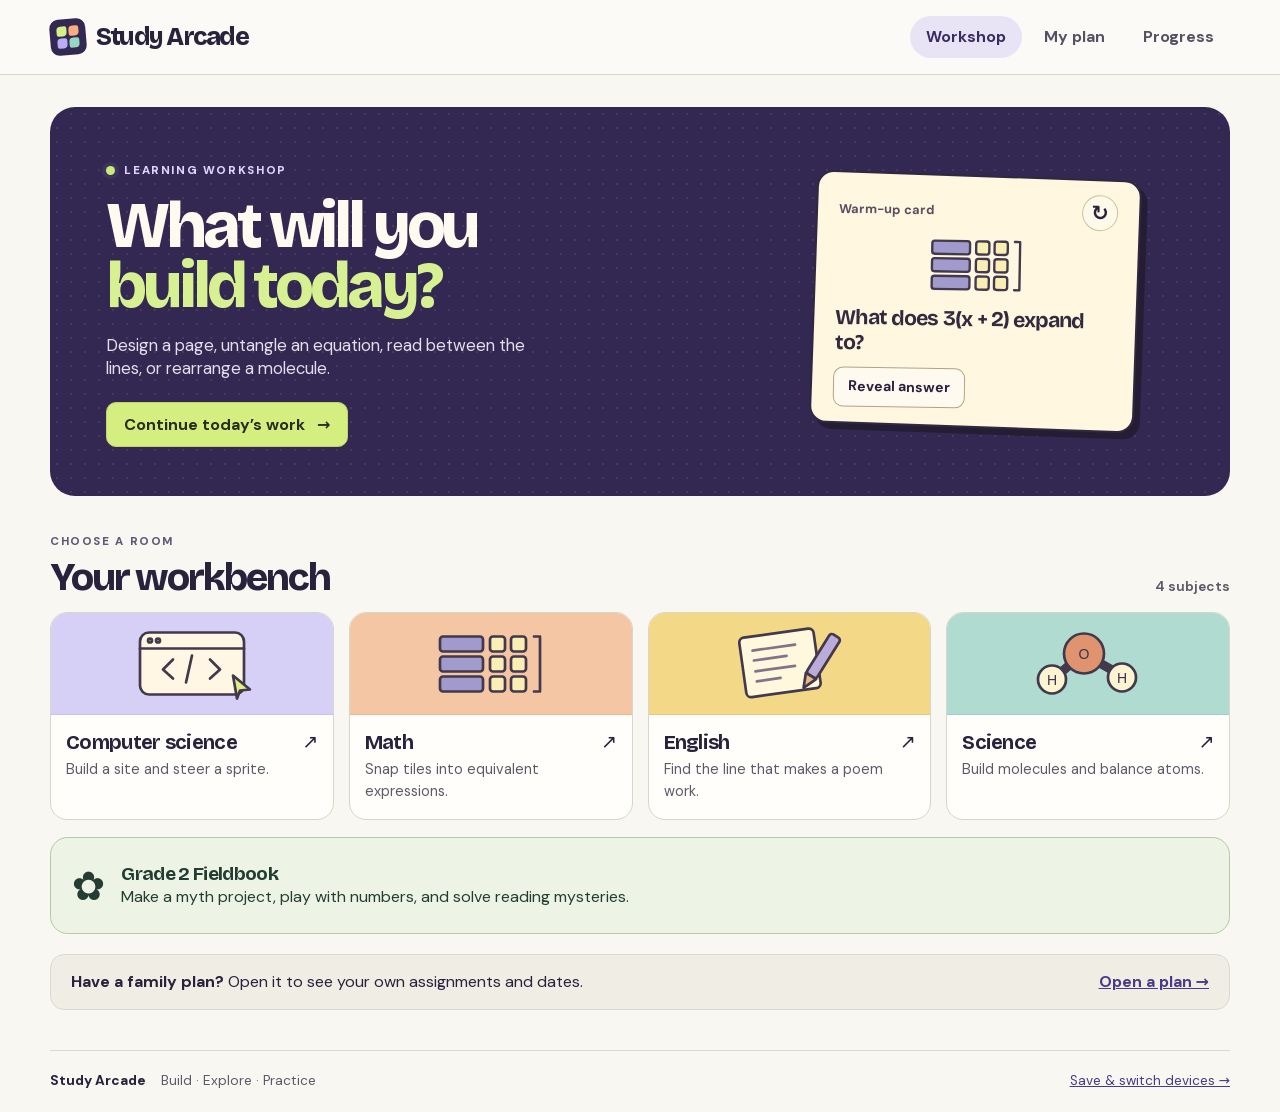
==== commit 7eae3236: "Add an interactive Grade 2 project and practice fieldbook" ====
--- a/docs/index.html
+++ b/docs/index.html
@@ -202,6 +202,8 @@
 @media print{body{background:white;color:#121212}.sitehead,main,footer,.skip,noscript{display:none!important}#paper{display:block!important;font:10pt/1.25 Arial,sans-serif}#paper h1{font:700 21pt Arial;margin:0 0 2mm}#paper h2{font:700 12pt Arial;margin:4mm 0 1mm}#paper p,#paper li{margin:1mm 0}#paper td,#paper th{font-size:9pt;padding:1.1mm 2mm 1.1mm 0;border-bottom:1px solid #ccc;overflow-wrap:anywhere}#paper table{table-layout:fixed}#paper th:first-child{width:37%}#paper ul{padding-left:5mm;margin:1mm 0}#paper .small{font-size:8pt}}
 #exam fieldset{margin:18px 0;border:1px solid var(--line);border-radius:10px;padding:11px 14px}#exam input[type=radio]{display:inline-block;min-height:0;margin:0 .5rem 0 0;width:auto;accent-color:var(--purple)}#exam fieldset label{font-weight:500}#saveWarning:not([hidden]){display:block;background:#fff1cc;padding:7px 14px}#paper{overflow-wrap:anywhere}
 .room-head h1{font:800 clamp(2.2rem,5vw,3.8rem)/1.04 var(--heading);letter-spacing:-.065em;margin:.2em 0}.room-head .intro{margin-top:10px}fieldset{min-width:0}#mastery details p{white-space:pre-wrap;overflow-wrap:anywhere}
+
+.grade-fieldbook{display:flex;align-items:center;gap:1rem;border:1px solid #b6c8a9;border-radius:1.1rem;background:#eef4e5;color:#233d32;padding:1.1rem 1.3rem;margin:1.1rem 0;text-decoration:none}.grade-fieldbook>span{font-size:2.5rem}.grade-fieldbook h3,.grade-fieldbook p{margin:0}.grade-fieldbook:hover{border-color:#416a4e}
 </style></head><body>
 <a class="skip" href="#workspace">Skip to workspace</a>
 <header class="sitehead"><div class="frame nav"><a href="#home" class="brand"><span aria-hidden="true" class="mark"><i></i><i></i><i></i><i></i></span>Study Arcade</a><nav aria-label="Main navigation"><a href="#home">Workshop</a><a href="#plan">My plan</a><a href="#progress">Progress</a></nav></div></header>
@@ -212,6 +214,7 @@
 <article class="quick"><div class="quick-head"><b>Warm-up card</b><button id="shuffle" aria-label="Next warm-up card" title="Next card">↻</button></div><div id="warmArt" aria-hidden="true"></div><h2 id="warmPrompt"></h2><button id="reveal" aria-expanded="false" aria-controls="warmAnswer">Reveal answer</button><p id="warmAnswer" hidden></p></article></div>
 <div class="section-title"><div><p class="eyebrow">Choose a room</p><h2>Your workbench</h2></div><span id="roomCount">4 subjects</span></div>
 <div id="roomCards" class="room-cards"></div><aside id="reviewPanel" class="review" hidden></aside>
+<a href="./grade-2/" class="grade-fieldbook"><span aria-hidden="true">✿</span><div><h3>Grade 2 Fieldbook</h3><p>Make a myth project, play with numbers, and solve reading mysteries.</p></div></a>
 <div id="planTease" class="shelf"></div>
 </section>
 <section class="room" id="computing" aria-labelledby="computing-title">
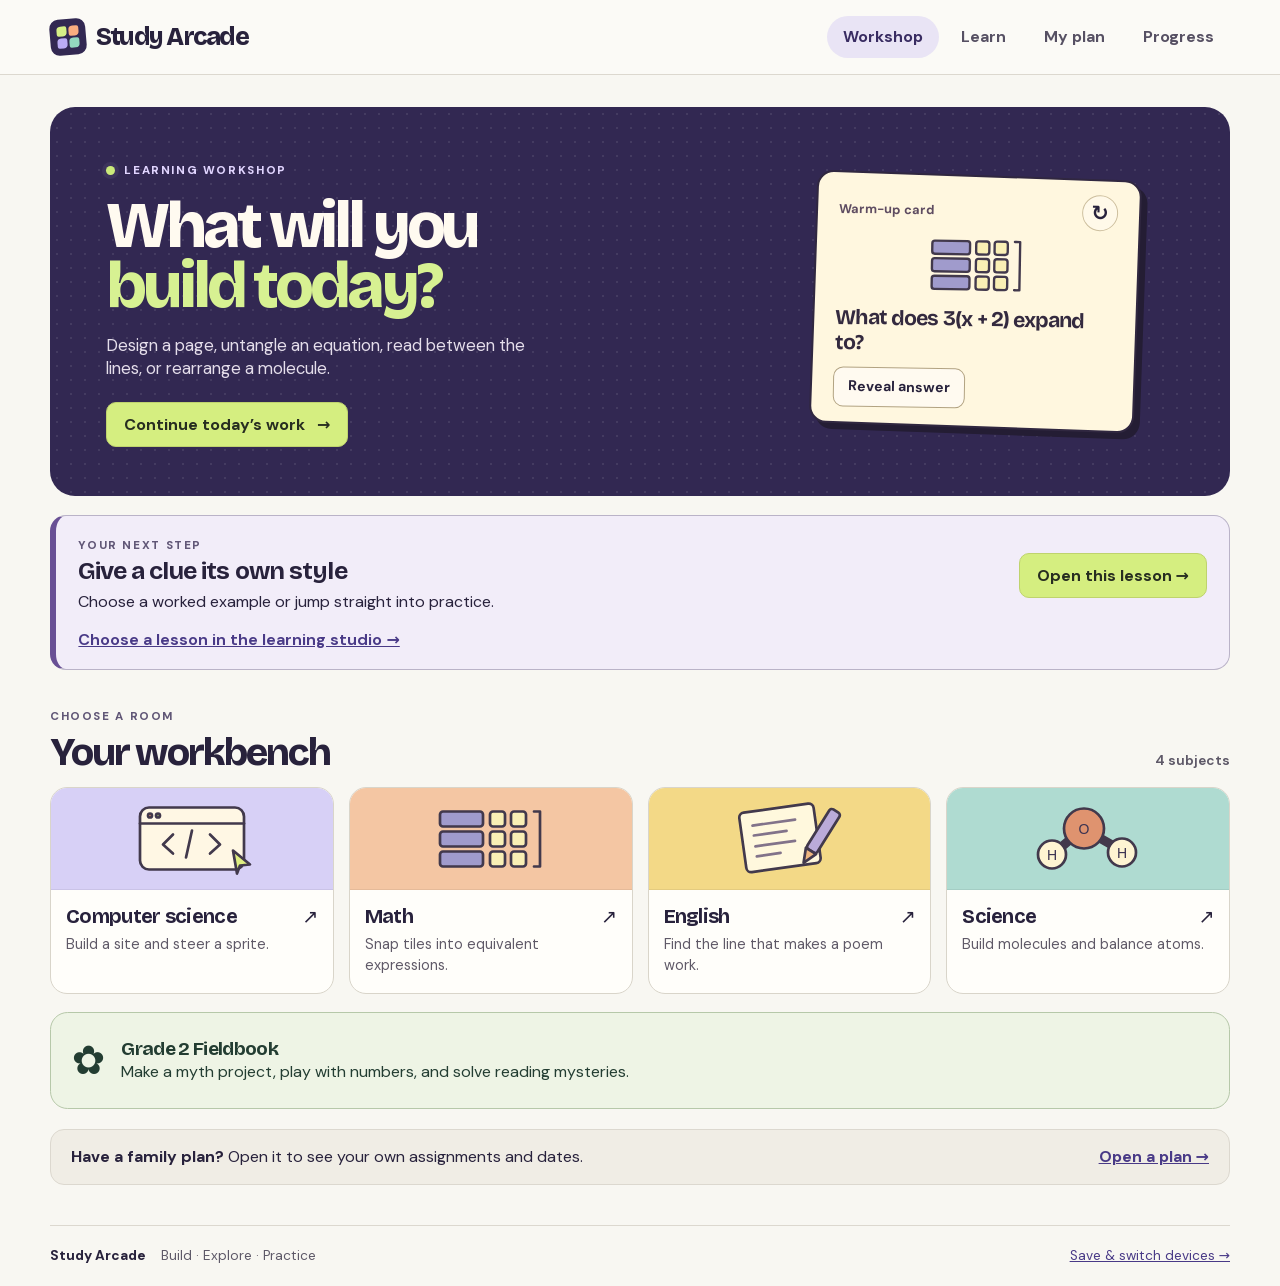
==== commit 15ef20e9: "Teach twelve guided skills with adaptive practice and family coaching" ====
--- a/docs/index.html
+++ b/docs/index.html
@@ -1,6 +1,6 @@
 <!doctype html>
 <html lang="en"><head><meta charset="utf-8"><meta name="viewport" content="width=device-width, initial-scale=1"><meta name="theme-color" content="#322852">
-<meta http-equiv="Content-Security-Policy" content="default-src 'none'; script-src 'unsafe-inline'; style-src 'unsafe-inline'; img-src data:; font-src data:; connect-src 'none'; base-uri 'none'; form-action 'none'">
+<meta name="referrer" content="no-referrer"><meta http-equiv="Content-Security-Policy" content="default-src 'none'; script-src 'unsafe-inline'; worker-src 'self'; style-src 'unsafe-inline'; img-src data:; font-src data:; connect-src https://script.google.com https://script.googleusercontent.com; base-uri 'none'; form-action 'none'">
 <title>Study Arcade · Workshop</title><style>/* Copyright 2022 The Bricolage Grotesque Project Authors (https://github.com/ateliertriay/bricolage)
 
 This Font Software is licensed under the SIL Open Font License, Version 1.1.
@@ -204,18 +204,33 @@
 .room-head h1{font:800 clamp(2.2rem,5vw,3.8rem)/1.04 var(--heading);letter-spacing:-.065em;margin:.2em 0}.room-head .intro{margin-top:10px}fieldset{min-width:0}#mastery details p{white-space:pre-wrap;overflow-wrap:anywhere}
 
 .grade-fieldbook{display:flex;align-items:center;gap:1rem;border:1px solid #b6c8a9;border-radius:1.1rem;background:#eef4e5;color:#233d32;padding:1.1rem 1.3rem;margin:1.1rem 0;text-decoration:none}.grade-fieldbook>span{font-size:2.5rem}.grade-fieldbook h3,.grade-fieldbook p{margin:0}.grade-fieldbook:hover{border-color:#416a4e}
+
+.today-guide{display:grid;grid-template-columns:minmax(0,1fr) auto;align-items:center;gap:.65rem 1.4rem;border:1px solid #bab3c8;border-left:6px solid #695095;border-radius:16px;background:#f2edf9;padding:1.1rem 1.4rem;margin:1.2rem 0}
+.today-guide h2,.today-guide p{margin:.2rem 0}.today-guide p:not(.eyebrow){max-width:70ch}.studio-link{grid-column:1/-1;width:fit-content;font-weight:650}
+.guide-actions,.lesson-actions,.subject-guides>div,.mode-picks{display:flex;align-items:center;flex-wrap:wrap;gap:.55rem}
+.guide-selects{display:grid;grid-template-columns:repeat(auto-fit,minmax(min(100%,13rem),1fr));gap:1rem;margin:.8rem 0}.guide-selects label{display:grid;gap:.3rem;font-weight:700}.guide-selects select{min-width:0;max-width:100%;width:100%;min-height:44px;border:1px solid #a79bb8;border-radius:9px;background:#fff;color:var(--ink);font:inherit;font-weight:500;padding:.4rem}
+.studio-tools{grid-template-columns:minmax(0,2fr) minmax(0,1fr)}.mode-picks{margin:.5rem 0 1.1rem}.mode-picks button[aria-pressed=true]{background:#42335e;color:white;border-color:#42335e}
+#lessonPanel{max-width:60rem}.lesson-card{border-top:5px solid #715591}.lesson-intro,.lesson-question{font-size:1.08rem;max-width:65ch}.lesson-visual{border-left:4px solid #ab95d1;background:#352b47;color:#fcf9fe;border-radius:9px;padding:1rem 1.2rem;line-height:1.55;font-size:clamp(.9rem,1.7vw,1.06rem);tab-size:2}.lesson-card p,.lesson-project p,.lesson-media p{max-width:76ch}.lesson-project,.lesson-media,.guide-checkin{margin:.8rem 0}.lesson-project .grid2>*{min-width:0}.lesson-actions{margin-top:1.1rem}.lesson-scaffold,.lesson-coach{margin:.8rem 0}.lesson-choices button{text-align:left;white-space:pre-line}.lesson-choices button.correct{opacity:1}.lesson-question{white-space:pre-line}
+.subject-guides{background:#f1edf6;border-radius:12px;padding:.9rem 1.15rem;margin:1rem 0}.subject-guides>div{margin-top:.45rem}.subject-guides button{font-size:.9rem}.skill-list{list-style:none;padding:0}.skill-list li{display:flex;justify-content:space-between;align-items:center;flex-wrap:wrap;gap:.25rem .6rem;border-bottom:1px solid var(--line);padding:.3rem 0}.skill-list span{font-size:.9rem;color:var(--muted)}
+@media(max-width:700px){.today-guide{grid-template-columns:1fr}.nav{flex-wrap:wrap;justify-content:flex-start;gap:.25rem .6rem;padding-block:.5rem}.nav nav{flex-wrap:wrap}.nav nav a{min-height:44px;display:flex;align-items:center}.studio-tools{grid-template-columns:1fr}.guide-actions>*{min-width:0}}
+@media print{.subject-guides,.today-guide,.guide-actions{display:none}}
 </style></head><body>
 <a class="skip" href="#workspace">Skip to workspace</a>
-<header class="sitehead"><div class="frame nav"><a href="#home" class="brand"><span aria-hidden="true" class="mark"><i></i><i></i><i></i><i></i></span>Study Arcade</a><nav aria-label="Main navigation"><a href="#home">Workshop</a><a href="#plan">My plan</a><a href="#progress">Progress</a></nav></div></header>
+<header class="sitehead"><div class="frame nav"><a href="#home" class="brand"><span aria-hidden="true" class="mark"><i></i><i></i><i></i><i></i></span>Study Arcade</a><nav aria-label="Main navigation"><a href="#home">Workshop</a><a href="#learn">Learn</a><a href="#plan">My plan</a><a href="#progress">Progress</a></nav></div></header>
 <a id="saveWarning" class="frame" href="#progress" hidden></a><noscript><p class="frame">Enable JavaScript in your browser to use the activities and save progress.</p></noscript>
 <main id="workspace" class="frame" tabindex="-1">
 <section id="home" class="room active">
 <div class="hero"><div class="hero-text"><p class="eyebrow"><span class="led"></span> Learning workshop</p><h1>What will you<br><em>build today?</em></h1><p>Design a page, untangle an equation, read between the lines, or rearrange a molecule.</p><a class="primary" id="continue" href="#computing">Continue today’s work <span aria-hidden="true">→</span></a></div>
 <article class="quick"><div class="quick-head"><b>Warm-up card</b><button id="shuffle" aria-label="Next warm-up card" title="Next card">↻</button></div><div id="warmArt" aria-hidden="true"></div><h2 id="warmPrompt"></h2><button id="reveal" aria-expanded="false" aria-controls="warmAnswer">Reveal answer</button><p id="warmAnswer" hidden></p></article></div>
+<div id="todayGuide" class="today-guide"></div>
 <div class="section-title"><div><p class="eyebrow">Choose a room</p><h2>Your workbench</h2></div><span id="roomCount">4 subjects</span></div>
 <div id="roomCards" class="room-cards"></div><aside id="reviewPanel" class="review" hidden></aside>
 <a href="./grade-2/" class="grade-fieldbook"><span aria-hidden="true">✿</span><div><h3>Grade 2 Fieldbook</h3><p>Make a myth project, play with numbers, and solve reading mysteries.</p></div></a>
 <div id="planTease" class="shelf"></div>
+</section>
+<section id="learn" class="room">
+<a href="#home" class="back">← Workshop</a><h1>Learning studio</h1>
+<div id="guideStart"></div><div id="guideControls"></div><div id="lessonPanel"></div>
 </section>
 <section class="room" id="computing" aria-labelledby="computing-title">
   <header class="room-head">
@@ -577,18 +592,377 @@
 <section id="rehearsal" class="room"><a href="#math" class="back">← Math room</a><p class="eyebrow">Math · Try it on your own</p><h1>Mixed rehearsal</h1><p class="intro">Take six untimed questions on expansion, factoring, checking equivalence, and vocabulary. See the explanations when you finish.</p><div class="card" id="exam"></div></section>
 <section id="plan" class="room"><a href="#home" class="back">← Workshop</a><p class="eyebrow">Your schedule</p><h1>My plan</h1><div id="planner"></div><article class="card"><details id="familyDetails"><summary>Open a private family plan</summary><p>Choose the family-plan JSON file from your private folder. This browser reads the schedule on this device. On another device, open the same plan there.</p><label>Family-plan file<input type="file" id="familyFile" accept=".json,application/json"></label><div id="planPreview" hidden><p id="pendingPlan"></p><button type="button" id="usePlan">Use this plan</button> <button type="button" id="cancelPlan">Cancel</button></div><p role="status" id="planMessage"></p></details></article></section>
 <section id="sheet" class="room"><a href="#plan" class="back">← My plan</a><p class="eyebrow">Bring to school</p><h1>School-return sheet</h1><p class="intro">Gather work you can show, questions to ask, and what to pack.</p><div id="sheetBody"></div></section>
-<section id="progress" class="room"><a href="#home" class="back">← Workshop</a><p class="eyebrow">Practice record</p><h1>My progress</h1><div id="mastery"></div><div class="grid2"><article class="card"><h2>Switch devices</h2><p id="storeStatus"></p><button class="primary" id="export" type="button">Export progress ↓</button><p>Save your export in your private Box folder. On the next device, open this site and choose that file below.</p><label>Import progress<input type="file" id="progressFile" accept=".json,application/json,text/plain"></label><p>Progress files from the earlier break workbook work here too. Choose the family-plan file separately to see the schedule.</p>
+<section id="progress" class="room"><a href="#home" class="back">← Workshop</a><p class="eyebrow">Practice record</p><h1>My progress</h1><div id="guideProgress"></div><div id="mastery"></div><div class="grid2"><article class="card"><h2>Family dashboard</h2><p id="familyStatus" role="status">Automatic family updates are off on this browser.</p><p>Connect once with your private device link or paired family plan. Your family sees practice results, dated school tasks, and skills you flag as tricky. Paired study browsers share skill evidence and checked task IDs to recommend your next step. Your written answers stay in this workbook.</p><button type="button" id="disconnectFamily" hidden>Pause family updates here</button><h2>Switch devices</h2><p id="storeStatus"></p><button class="primary" id="export" type="button">Export progress ↓</button><p>Save your export in your private Box folder. On the next device, open this site and choose that file below.</p><label>Import progress<input type="file" id="progressFile" accept=".json,application/json,text/plain"></label><p>Progress files from the earlier break workbook work here too. Choose the family-plan file separately to see the schedule.</p>
 <details><summary>Use a text backup</summary><button id="showText" type="button">Show current backup</button><label>Progress JSON<textarea id="backupText" spellcheck="false"></textarea></label><button type="button" id="reviewText">Review pasted backup</button></details>
 <div id="progressPreview" hidden><p id="pendingProgress"></p><button type="button" id="useProgress">Use this backup</button> <button type="button" id="cancelProgress">Cancel</button></div><p id="progressMessage" role="status"></p></article>
-<article class="card"><h2>Take the workshop offline</h2><p>Download the complete workshop once. Open that HTML file in a browser and import your plan and latest progress. School assignment links need an internet connection.</p><a id="offline" class="secondary" download="Study_Arcade.html" href="./index.html">Download offline edition ↓</a><p><a href="#sheet">Open school-return sheet →</a></p></article></div></section>
+<article class="card"><h2>Take the workshop offline</h2><p>The online workshop prepares a copy for offline visits in supported browsers. You can also download the complete HTML file, open it in a browser and import your plan and latest progress. School assignment links need an internet connection.</p><a id="offline" class="secondary" download="Study_Arcade.html" href="./index.html">Download offline edition ↓</a><p><a href="#sheet">Open school-return sheet →</a></p></article></div></section>
 </main><footer class="frame"><span class="footbrand">Study Arcade</span><span>Build · Explore · Practice</span><a href="#progress">Save &amp; switch devices →</a></footer><div id="paper"></div>
-<script>const BANK={"computing": [{"q": "A page title belongs on the browser tab. A paragraph belongs on the page. Which container should hold the paragraph?", "options": ["head", "body", "title", "link"], "answer": 1, "hint": "The part of an HTML document displayed in the page has a name that means its main contents.", "why": "The body contains visible page content, including paragraphs, images and headings. The head contains information about the page."}, {"q": "A museum page needs a main heading followed by a paragraph. Which pair expresses those jobs?", "options": ["h1 then p", "p then h1", "head then link", "div then title"], "answer": 0, "hint": "One tag gives the page its top-level heading. The other marks a paragraph.", "why": "h1 identifies the main heading. A p element groups the following sentences as a paragraph."}, {"q": "A club wants a bulleted list of three meeting supplies. Which structure fits?", "options": ["Three p elements inside an img", "An ol containing three headings", "A ul containing three li elements", "A link with three href attributes"], "answer": 2, "hint": "First choose an unordered list. Then choose the element for each list item.", "why": "ul starts an unordered list, and each supply belongs in its own li. The browser gives these items bullets by default."}, {"q": "The picture file on your site is named maple.png. Which attribute tells an img element where to find it?", "options": ["href", "class", "alt", "src"], "answer": 3, "hint": "Think of the image's source.", "why": "src supplies the image file location. alt describes the image for a reader who cannot see it."}, {"q": "A reader should be able to click 'Practice log' and go to log.html. Which line creates that link?", "options": ["<a href=\"log.html\">Practice log<\/a>", "<p src=\"log.html\">Practice log<\/p>", "<a class=\"log.html\">Practice log<\/a>", "<img href=\"log.html\">"], "answer": 0, "hint": "A clickable link needs an anchor and a destination.", "why": "The a element is an anchor. Its href attribute names the destination, and the text between the tags becomes the link label."}, {"q": "Which note explains an HTML layout to a classmate without appearing as a sentence on the page?", "options": ["# Start the gallery here", "// Start the gallery here", "<!-- Start the gallery here -->", "<p>Start the gallery here<\/p>"], "answer": 2, "hint": "An HTML comment has an opening marker starting with a left angle bracket and an exclamation mark.", "why": "The browser treats text between <!-- and --> as a comment. A p element draws visible text."}, {"q": "A page has five p elements. Two use class=\"score\". Which selector reaches just those two paragraphs on this page?", "options": ["p", ".score", "#score", "score"], "answer": 1, "hint": "A class selector starts with a dot.", "why": ".score selects elements with the score class. The p selector would match all five paragraphs."}, {"q": "You already have the rule .notice { color: navy; }. Which opening tag makes the rule apply to a paragraph?", "options": ["<p notice>", "<p id=\"notice\">", "<notice p>", "<p class=\"notice\">"], "answer": 3, "hint": "In the HTML, put the class name in a class attribute. Leave out the CSS dot.", "why": "class=\"notice\" attaches the class in HTML. The CSS selector .notice finds it."}, {"q": "You want navy letters on a yellow card. Which rule makes that happen?", "options": [".card { color: navy; background-color: yellow; }", ".card { color: yellow; background-color: navy; }", ".card { font: navy; src: yellow; }", ".card { class: navy; href: yellow; }"], "answer": 0, "hint": "color changes the letters. A different property paints behind them.", "why": "color controls the text color, and background-color fills the area behind the text."}, {"q": "Three pages should share the same look. Where should each page link to styles.css?", "options": ["In the alt text of its first image", "Inside the last paragraph", "In its head, using a link element", "In a separate heading shown on the page"], "answer": 2, "hint": "Stylesheet information belongs with other information about the page.", "why": "A link element in each head can load the same external stylesheet. Editing one CSS file updates the rules used by all three pages."}, {"q": "You want every club announcement to have the same border. Which change will be easiest to maintain next month?", "options": ["Draw the border into every photograph", "Put one .announcement rule in the shared stylesheet", "Copy a style attribute into each paragraph by hand", "Rename each HTML file whenever the border changes"], "answer": 1, "hint": "Imagine needing to change the border on twenty announcements.", "why": "A single class rule can style many announcements. Changing that rule updates every element using it."}, {"q": "You are choosing content for a public book-review page. Which detail fits the purpose and keeps personal information private?", "options": ["Your route home after school", "Your phone number", "The exact time your family leaves home every day", "Your favorite genre and a review in your own words"], "answer": 3, "hint": "What would help someone choose a book without telling them how to find you?", "why": "Book opinions fit the page. A daily routine, route or phone number shares private information with an unknown audience."}, {"q": "A friend took a group photo. You want to use it for a public club page. What is a sound first step?", "options": ["Ask the photographer for permission and ask the people pictured before posting", "Post it because the club is a school group", "Post it smaller to avoid asking", "Assume that being in the picture means everyone agreed"], "answer": 0, "hint": "Think about both the creator of the photo and the people shown.", "why": "Permission to use the photo and permission from the people it shows address different concerns. You can choose another image if someone declines."}, {"q": "A photo appears in search results for your website. How can you decide whether to include it?", "options": ["Every search result is free to republish", "Removing its creator's name makes it available", "Check permission or licensing terms, or create your own suitable image", "Use it if your page has very few visitors"], "answer": 2, "hint": "Finding an image and having permission to publish it are different steps.", "why": "The creator may set rules for reuse, such as giving credit. Your own suitable artwork is another option."}, {"q": "Someone deletes a public post a day after publishing it. Why can the post still be part of a digital footprint?", "options": ["Every website keeps the exact same backup forever", "Someone may already have copied or shared it", "The post becomes visible only to its author", "A deleted post becomes a stylesheet"], "answer": 1, "hint": "Think about what a reader could do before the original disappeared.", "why": "Screenshots, downloads and reposts can outlast the original copy. It helps to think about the audience before publishing."}, {"q": "A club page has a main headline, a photo and a paragraph. Only the paragraph needs a new text color on every club page. Which plan fits?", "options": ["Set the whole body's background color", "Add an HTML comment to every photo", "Rename the headline's image file", "Update the p color rule in the stylesheet all club pages use"], "answer": 3, "hint": "Match the selector to the element, the property to the change, and the file to all pages.", "why": "A shared p rule targets the paragraphs across the linked pages, and color changes the letters."}], "math": [{"q": "Four rows each hold x long tiles and 3 squares. Which expression counts every tile area?", "options": ["4x + 3", "4x + 12", "x + 12", "7x"], "answer": 1, "hint": "Every row contains three squares. Count the squares in all four rows.", "why": "4(x + 3) = 4x + 12 because the 4 multiplies both terms."}, {"q": "A student expands 3(2x − 5) as 6x − 5. Which part needs to change?", "options": ["Replace 6x with 5x.", "Change the minus sign to plus.", "Multiply −5 by 3 to get −15.", "Delete the outside 3 and keep 2x."], "answer": 2, "hint": "Distribute the multiplier to the second term with its sign.", "why": "The expanded form is 6x − 15. Substituting x = 4 gives 9 in both the original and corrected expressions."}, {"q": "Eight x tiles and twelve squares must form the greatest possible number of identical rows. What belongs in each row?", "options": ["2 x tiles and 3 squares", "4 x tiles and 6 squares", "8 x tiles and 12 squares", "3 x tiles and 2 squares"], "answer": 0, "hint": "List the factors that 8 and 12 share. Divide both quantities by the greatest one.", "why": "The greatest common factor of 8 and 12 is 4. Four rows of (2x + 3) give 8x + 12."}, {"q": "Which expression factors 18x − 12 using the greatest common factor?", "options": ["3(6x − 4)", "6(3x − 12)", "6(3x + 2)", "6(3x − 2)"], "answer": 3, "hint": "Six divides both terms. Keep the negative sign when dividing the constant.", "why": "18x ÷ 6 = 3x and −12 ÷ 6 = −2. The factor 3 works too, but leaves a common factor of 2 inside."}, {"q": "Five teams each need 2x sheets for signs and 4 sheets for instructions. What is the total number of sheets?", "options": ["10x + 4", "7x + 20", "10x + 20", "10x + 9"], "answer": 2, "hint": "Imagine five copies of the same list of supplies.", "why": "5(2x + 4) = 10x + 20. For x = 1, both expressions count 30 sheets."}, {"q": "Use factoring to explain a garden with area 15x + 25. Which side lengths show the greatest whole-number common width?", "options": ["5 and (3x + 5)", "3 and (5x + 8)", "5 and (3x + 25)", "15 and (x + 25)"], "answer": 0, "hint": "Find the largest whole number that divides 15 and 25.", "why": "5 is the greatest common factor. Multiplying 5 by each term in (3x + 5) restores the original area."}, {"q": "A classmate claims 2(x + 6) and 2x + 6 are equivalent. What happens when x = 2?", "options": ["Both are 10.", "The first is 16 and the second is 10.", "Both are 16.", "The first is 10 and the second is 16."], "answer": 1, "hint": "Evaluate inside parentheses first, and then calculate the other expression independently.", "why": "2(2 + 6) = 16, while 2 × 2 + 6 = 10. One different result disproves equivalence."}, {"q": "In 7x − 4, which value is the constant term?", "options": ["7", "x", "−4", "4x"], "answer": 2, "hint": "Read the expression as the sum of 7x and a signed number.", "why": "The term −4 has the same value for every possible x. The 7 is the coefficient of x."}, {"q": "Which statement correctly uses the word coefficient?", "options": ["In 9y + 2, the coefficient of y is 9.", "In 9y + 2, the coefficient of y is 2.", "In 9y + 2, the coefficient of y is y.", "In 9y + 2, the coefficient of y is 11."], "answer": 0, "hint": "Find the number that multiplies the variable.", "why": "9y means 9 times y, so the coefficient is 9. The separate 2 is a constant."}, {"q": "One reply to “factor 12x + 18 using the greatest common factor” is 3(4x + 6). How could you improve it?", "options": ["Add the 4 and 6 together.", "Write 6(2x + 3), since a factor of 2 remains inside.", "Change the plus sign to a minus sign.", "Multiply 12 and 18."], "answer": 1, "hint": "Do 4 and 6 still share a whole-number factor?", "why": "3(4x + 6) is equivalent. Extracting another factor of 2 gives 6(2x + 3), which uses the greatest common factor."}, {"q": "A display frame has length 3x + 2 and width 2. What is its area when x = 5?", "options": ["19 square units", "30 square units", "32 square units", "34 square units"], "answer": 3, "hint": "Substitute 5 into the length before multiplying by the width.", "why": "3 × 5 + 2 = 17. Two rows of 17 make 34 square units. The expanded expression 6x + 4 gives the same value."}, {"q": "Someone distributes −2 over (x − 3) and writes −2x − 6. Which calculation fixes the error?", "options": ["−2 × −3 = +6, so the result is −2x + 6.", "−2 × x = 2x, so the result is 2x − 6.", "−2 − 3 = −5, so the result is −2x − 5.", "−2 + 3 = 1, so the result is x."], "answer": 0, "hint": "Track the sign of the second term when you multiply it by −2.", "why": "Both factors of the constant product are negative. Its value is positive 6."}], "science": [{"q": "A particle model shows three separate H₂O molecules. How many H atoms and O atoms does it contain?", "options": ["2 H and 3 O", "3 H and 6 O", "6 H and 3 O", "6 H and 6 O"], "answer": 2, "hint": "A single molecule has two H atoms and one O atom. Count three copies.", "why": "The coefficient counts whole molecules, so multiply each element’s count by 3."}, {"q": "How does changing 2 O₂ to 3 O₂ affect the model?", "options": ["Each molecule gains an atom.", "The model gains one complete two-atom molecule.", "Oxygen becomes a different element.", "Each molecule loses an atom."], "answer": 1, "hint": "Only the number in front changed. Look at the subscript in each formula.", "why": "The coefficient increases the count of O₂ molecules from two to three. Each still has two oxygen atoms."}, {"q": "A closed particle model starts with 2 carbon atoms and 4 oxygen atoms. Which ending keeps every atom and uses them all in carbon dioxide?", "options": ["1 CO₂", "2 CO", "4 CO₂", "2 CO₂"], "answer": 3, "hint": "One CO₂ uses one C and two O atoms.", "why": "Two CO₂ molecules contain two C atoms and four O atoms, exactly matching the start."}, {"q": "In a closed system a model starts with six red atoms but ends with four. What should you investigate first?", "options": ["Whether the diagram left atoms out of one side", "Whether color can change the number of atoms", "Whether all the remaining atoms became heavier", "Whether a larger label can repair the drawing"], "answer": 0, "hint": "In a chemical reaction atoms may change partners. Count each kind before and after.", "why": "The closed model must account for the same atoms on both sides. Look for particles that were omitted or miscounted."}, {"q": "You want a model to show that new substances formed in a closed sample. Which observation about its particles would support that idea?", "options": ["The same molecules are drawn larger.", "The same molecules are drawn farther apart.", "The same kinds and counts of atoms are connected in new groups.", "The diagram uses brighter colors."], "answer": 2, "hint": "Ask whether the atoms have new partners or the picture only looks different.", "why": "When atoms are joined into different molecules, the model shows a change in substances. Scale and spacing alone cannot establish that."}, {"q": "A classmate writes H₂O₂ to represent two water molecules. Which revision keeps the water formula correct?", "options": ["H₄O", "2 H₂O", "H₂ + O₂", "H₂O₄"], "answer": 1, "hint": "Keep every atom in a single molecule in place, then count the whole molecules.", "why": "2 H₂O means two water molecules. H₂O₂ has two O atoms inside each molecule and represents a different substance."}, {"q": "An old class model predicted one outcome, but the next observation disagreed. What would make your revised model more useful?", "options": ["Erase the prediction and leave the page blank.", "Copy the outcome without explaining it.", "Keep the same model and ignore the observation.", "Identify the mismatch, revise a relationship, and use the revised model to predict a fresh case."], "answer": 3, "hint": "A useful model connects evidence, an explanation, and a prediction that someone can check.", "why": "Naming the mismatch lets you revise a specific part of the model. A fresh prediction gives you a way to test whether the revision improved it."}, {"q": "Which word describes every O atom counted together in a particle drawing, regardless of its partners?", "options": ["Mixture", "Coefficient", "Element", "Molecule"], "answer": 2, "hint": "Each O symbol labels a single kind of atom.", "why": "Oxygen is an element. A particular oxygen atom can occur in water, oxygen gas or another substance."}, {"q": "What does the small 2 in CO₂ tell you?", "options": ["There are two carbon dioxide molecules.", "There are two oxygen atoms in one carbon dioxide molecule.", "There are two carbon atoms in one carbon dioxide molecule.", "The molecule gains two electrons."], "answer": 1, "hint": "A subscript belongs to the symbol immediately before it.", "why": "CO₂ has one carbon atom and two oxygen atoms in each molecule."}, {"q": "A closed box begins with two H₂ molecules and one O₂ molecule. An ending drawing shows one H₂O molecule and nothing else. Which atoms are missing from the ending inventory?", "options": ["Two H and one O", "Four H and two O", "One H and two O", "Two O only"], "answer": 0, "hint": "Subtract the atoms in the one drawn water molecule from those in the starting box.", "why": "The starting box has four H and two O. One H₂O accounts for two H and one O, leaving two H and one O unaccounted for."}, {"q": "A closed model begins with two C atoms and four O atoms. An ending with three C atoms and three O atoms still totals six. Why should the model be revised?", "options": ["The model should always end with more molecules.", "All products must contain the same number of atoms.", "The carbon atoms should be larger.", "The count of each element must match across the reaction."], "answer": 3, "hint": "Compare carbon with carbon and oxygen with oxygen.", "why": "The total number of atoms matches, but the number of each kind changes. A chemical reaction rearranges atoms without changing one element into another."}, {"q": "Each bracket surrounds a molecule. Which sketch represents 2 H₂O?", "options": ["[H O] [H O]", "[H H O] [H H O]", "[H H O O]", "[H H] [O O]"], "answer": 1, "hint": "Make two copies of a group that contains two H symbols and one O symbol.", "why": "The coefficient gives the number of groups. The subscripts give the atoms inside a single group."}], "poetry": [{"q": "In the practice stanza, which pair of end words tells you that lines 1 and 3 share a rhyme?", "options": ["light / sight", "start / sight", "pencil / page"], "answer": 0, "hint": "Read the last word of each line aloud. Listen to the vowel and the sounds that follow it.", "why": "Light and sight share the same ending sound. Start and heart form the other pair, so the pattern is ABAB."}, {"q": "What does the description “my pencil shivers” suggest about the person holding it?", "options": ["The pencil has been left outdoors.", "The writer feels uncertain about starting.", "The writer has already filled the page."], "answer": 1, "hint": "A pencil cannot feel nervous. Look at what the speaker is about to try.", "why": "The pencil carries the writer’s nervous movement. That gives us a feeling to compare with the confidence in the final line."}, {"q": "Which explanation makes the strongest case that the crooked star matters?", "options": ["Stars usually have five points.", "The star is mentioned near the end.", "The first imperfect drawing helps the writer begin."], "answer": 2, "hint": "Compare the blank page at the beginning with the speaker’s feeling after drawing.", "why": "The drawing can symbolize a first attempt. Its effect on the speaker connects a specific image to a message about getting started."}, {"q": "Try a fresh line: “The gate sighed as I started for school.” Which choice identifies the device and its effect?", "options": ["Personification makes the departure feel reluctant.", "Rhyme makes every word sound the same.", "A simile compares school to a gate using “like”."], "answer": 0, "hint": "Ask which action normally belongs to a person and consider the mood that action creates.", "why": "Giving the gate a sigh lets the setting echo a feeling. The explanation uses both a detail and its effect."}, {"q": "A different stanza ends with “stone / rain / alone / train.” What rhyme scheme do you hear?", "options": ["AABB", "ABAB", "ABBA"], "answer": 1, "hint": "Assign A to stone, then reuse A only for a matching sound. Do the same for rain.", "why": "Stone rhymes with alone and rain rhymes with train. The two pairs alternate."}, {"q": "You wrote “This line uses a metaphor.” Which revision adds analysis?", "options": ["This line has several words.", "The author uses many different devices.", "Calling a worry a stone suggests that the speaker carries its weight."], "answer": 2, "hint": "Look for a sentence that explains how the comparison changes the reader’s understanding.", "why": "The revised sentence connects a precise comparison to the speaker’s experience. That reasoning helps support a claim."}, {"q": "“I cupped the sound and held it in.” How does the metaphor work?", "options": ["The speaker measures the noise with a tool.", "It treats a fading sound like something the speaker can keep.", "It tells the exact size of the platform."], "answer": 1, "hint": "Think about what hands can usually hold and why someone might want to hold a sound.", "why": "A sound cannot sit in a palm. The gesture makes the wish to keep hearing it feel physical."}, {"q": "Which words give a reader the strongest clue about sound?", "options": ["“bright as tin”", "“crooked star”", "“the train hums”"], "answer": 2, "hint": "Try reading with your eyes closed and imagine what you could hear.", "why": "“Hums” names a sound. Brightness and shape are visual clues."}, {"q": "Two lines read “The hall was a hive / before the curtain rose.” Which detail best explains the metaphor?", "options": ["People moved and talked busily in the hall.", "A beehive was hanging above the stage.", "The curtain had six sides."], "answer": 0, "hint": "What shared quality could connect a crowd waiting for a show to a hive?", "why": "The metaphor brings the sound and activity of a hive into the hall, suggesting energy before the show."}, {"q": "A speaker calls an old glove “a small home for my hand.” Which background detail would best support a reading about comfort?", "options": ["A shelf label gives the price.", "The speaker puts the glove on when they miss their family.", "The glove has five fingers."], "answer": 1, "hint": "Which detail helps show an emotional connection between this speaker and the object?", "why": "Putting on the glove when homesick links an ordinary object with a feeling of belonging."}, {"q": "A poem repeats “wait” in three short lines, then begins the last line with “run.” What is worth investigating?", "options": ["Whether the poem must be describing a race", "How many pages the poem needs", "How the change from waiting to action shapes the ending"], "answer": 2, "hint": "Read the repeated verb aloud three times, then listen to what happens when it changes.", "why": "The repeated word sets a pace and an expectation. The new verb can make the final line feel sudden."}, {"q": "Which caption gives a reader an interpretive reason for a poster design?", "options": ["“I left the top half blank so the tiny star feels like a first step.”", "“I filled a sheet of paper.”", "“Some words are near the bottom.”"], "answer": 0, "hint": "Look for a choice the artist made and the meaning the viewer might take from it.", "why": "The caption connects the space around the star to its meaning. A viewer can look at the page and test that reading."}]};
+<script>const BANK={"computing": [{"q": "A page title belongs on the browser tab. A paragraph belongs on the page. Which container should hold the paragraph?", "options": ["head", "body", "title", "link"], "answer": 1, "hint": "The part of an HTML document displayed in the page has a name that means its main contents.", "why": "The body contains visible page content, including paragraphs, images and headings. The head contains information about the page."}, {"q": "A museum page needs a main heading followed by a paragraph. Which pair expresses those jobs?", "options": ["h1 then p", "p then h1", "head then link", "div then title"], "answer": 0, "hint": "One tag gives the page its top-level heading. The other marks a paragraph.", "why": "h1 identifies the main heading. A p element groups the following sentences as a paragraph."}, {"q": "A club wants a bulleted list of three meeting supplies. Which structure fits?", "options": ["Three p elements inside an img", "An ol containing three headings", "A ul containing three li elements", "A link with three href attributes"], "answer": 2, "hint": "First choose an unordered list. Then choose the element for each list item.", "why": "ul starts an unordered list, and each supply belongs in its own li. The browser gives these items bullets by default."}, {"q": "The picture file on your site is named maple.png. Which attribute tells an img element where to find it?", "options": ["href", "class", "alt", "src"], "answer": 3, "hint": "Think of the image's source.", "why": "src supplies the image file location. alt describes the image for a reader who cannot see it."}, {"q": "A reader should be able to click 'Practice log' and go to log.html. Which line creates that link?", "options": ["<a href=\"log.html\">Practice log<\/a>", "<p src=\"log.html\">Practice log<\/p>", "<a class=\"log.html\">Practice log<\/a>", "<img href=\"log.html\">"], "answer": 0, "hint": "A clickable link needs an anchor and a destination.", "why": "The a element is an anchor. Its href attribute names the destination, and the text between the tags becomes the link label."}, {"q": "Which note explains an HTML layout to a classmate without appearing as a sentence on the page?", "options": ["# Start the gallery here", "// Start the gallery here", "<!-- Start the gallery here -->", "<p>Start the gallery here<\/p>"], "answer": 2, "hint": "An HTML comment has an opening marker starting with a left angle bracket and an exclamation mark.", "why": "The browser treats text between <!-- and --> as a comment. A p element draws visible text."}, {"q": "A page has five p elements. Two use class=\"score\". Which selector reaches just those two paragraphs on this page?", "options": ["p", ".score", "#score", "score"], "answer": 1, "hint": "A class selector starts with a dot.", "why": ".score selects elements with the score class. The p selector would match all five paragraphs."}, {"q": "You already have the rule .notice { color: navy; }. Which opening tag makes the rule apply to a paragraph?", "options": ["<p notice>", "<p id=\"notice\">", "<notice p>", "<p class=\"notice\">"], "answer": 3, "hint": "In the HTML, put the class name in a class attribute. Leave out the CSS dot.", "why": "class=\"notice\" attaches the class in HTML. The CSS selector .notice finds it."}, {"q": "You want navy letters on a yellow card. Which rule makes that happen?", "options": [".card { color: navy; background-color: yellow; }", ".card { color: yellow; background-color: navy; }", ".card { font: navy; src: yellow; }", ".card { class: navy; href: yellow; }"], "answer": 0, "hint": "color changes the letters. A different property paints behind them.", "why": "color controls the text color, and background-color fills the area behind the text."}, {"q": "Three pages should share the same look. Where should each page link to styles.css?", "options": ["In the alt text of its first image", "Inside the last paragraph", "In its head, using a link element", "In a separate heading shown on the page"], "answer": 2, "hint": "Stylesheet information belongs with other information about the page.", "why": "A link element in each head can load the same external stylesheet. Editing one CSS file updates the rules used by all three pages."}, {"q": "You want every club announcement to have the same border. Which change will be easiest to maintain next month?", "options": ["Draw the border into every photograph", "Put one .announcement rule in the shared stylesheet", "Copy a style attribute into each paragraph by hand", "Rename each HTML file whenever the border changes"], "answer": 1, "hint": "Imagine needing to change the border on twenty announcements.", "why": "A single class rule can style many announcements. Changing that rule updates every element using it."}, {"q": "You are choosing content for a public book-review page. Which detail fits the purpose and keeps personal information private?", "options": ["Your route home after school", "Your phone number", "The exact time your family leaves home every day", "Your favorite genre and a review in your own words"], "answer": 3, "hint": "What would help someone choose a book without telling them how to find you?", "why": "Book opinions fit the page. A daily routine, route or phone number shares private information with an unknown audience."}, {"q": "A friend took a group photo. You want to use it for a public club page. What is a sound first step?", "options": ["Ask the photographer for permission and ask the people pictured before posting", "Post it because the club is a school group", "Post it smaller to avoid asking", "Assume that being in the picture means everyone agreed"], "answer": 0, "hint": "Think about both the creator of the photo and the people shown.", "why": "Permission to use the photo and permission from the people it shows address different concerns. You can choose another image if someone declines."}, {"q": "A photo appears in search results for your website. How can you decide whether to include it?", "options": ["Every search result is free to republish", "Removing its creator's name makes it available", "Check permission or licensing terms, or create your own suitable image", "Use it if your page has very few visitors"], "answer": 2, "hint": "Finding an image and having permission to publish it are different steps.", "why": "The creator may set rules for reuse, such as giving credit. Your own suitable artwork is another option."}, {"q": "Someone deletes a public post a day after publishing it. Why can the post still be part of a digital footprint?", "options": ["Every website keeps the exact same backup forever", "Someone may already have copied or shared it", "The post becomes visible only to its author", "A deleted post becomes a stylesheet"], "answer": 1, "hint": "Think about what a reader could do before the original disappeared.", "why": "Screenshots, downloads and reposts can outlast the original copy. It helps to think about the audience before publishing."}, {"q": "A club page has a main headline, a photo and a paragraph. Only the paragraph needs a new text color on every club page. Which plan fits?", "options": ["Set the whole body's background color", "Add an HTML comment to every photo", "Rename the headline's image file", "Update the p color rule in the stylesheet all club pages use"], "answer": 3, "hint": "Match the selector to the element, the property to the change, and the file to all pages.", "why": "A shared p rule targets the paragraphs across the linked pages, and color changes the letters."}], "math": [{"q": "Four rows each hold x long tiles and 3 squares. Which expression counts every tile area?", "options": ["4x + 3", "4x + 12", "x + 12", "7x"], "answer": 1, "hint": "Every row contains three squares. Count the squares in all four rows.", "why": "4(x + 3) = 4x + 12 because the 4 multiplies both terms."}, {"q": "A student expands 3(2x − 5) as 6x − 5. Which part needs to change?", "options": ["Replace 6x with 5x.", "Change the minus sign to plus.", "Multiply −5 by 3 to get −15.", "Delete the outside 3 and keep 2x."], "answer": 2, "hint": "Distribute the multiplier to the second term with its sign.", "why": "The expanded form is 6x − 15. Substituting x = 4 gives 9 in both the original and corrected expressions."}, {"q": "Eight x tiles and twelve squares must form the greatest possible number of identical rows. What belongs in each row?", "options": ["2 x tiles and 3 squares", "4 x tiles and 6 squares", "8 x tiles and 12 squares", "3 x tiles and 2 squares"], "answer": 0, "hint": "List the factors that 8 and 12 share. Divide both quantities by the greatest one.", "why": "The greatest common factor of 8 and 12 is 4. Four rows of (2x + 3) give 8x + 12."}, {"q": "Which expression factors 18x − 12 using the greatest common factor?", "options": ["3(6x − 4)", "6(3x − 12)", "6(3x + 2)", "6(3x − 2)"], "answer": 3, "hint": "Six divides both terms. Keep the negative sign when dividing the constant.", "why": "18x ÷ 6 = 3x and −12 ÷ 6 = −2. The factor 3 works too, but leaves a common factor of 2 inside."}, {"q": "Five teams each need 2x sheets for signs and 4 sheets for instructions. What is the total number of sheets?", "options": ["10x + 4", "7x + 20", "10x + 20", "10x + 9"], "answer": 2, "hint": "Imagine five copies of the same list of supplies.", "why": "5(2x + 4) = 10x + 20. For x = 1, both expressions count 30 sheets."}, {"q": "Use factoring to explain a garden with area 15x + 25. Which side lengths show the greatest whole-number common width?", "options": ["5 and (3x + 5)", "3 and (5x + 8)", "5 and (3x + 25)", "15 and (x + 25)"], "answer": 0, "hint": "Find the largest whole number that divides 15 and 25.", "why": "5 is the greatest common factor. Multiplying 5 by each term in (3x + 5) restores the original area."}, {"q": "A classmate claims 2(x + 6) and 2x + 6 are equivalent. What happens when x = 2?", "options": ["Both are 10.", "The first is 16 and the second is 10.", "Both are 16.", "The first is 10 and the second is 16."], "answer": 1, "hint": "Evaluate inside parentheses first, and then calculate the other expression independently.", "why": "2(2 + 6) = 16, while 2 × 2 + 6 = 10. One different result disproves equivalence."}, {"q": "In 7x − 4, which value is the constant term?", "options": ["7", "x", "−4", "4x"], "answer": 2, "hint": "Read the expression as the sum of 7x and a signed number.", "why": "The term −4 has the same value for every possible x. The 7 is the coefficient of x."}, {"q": "Which statement correctly uses the word coefficient?", "options": ["In 9y + 2, the coefficient of y is 9.", "In 9y + 2, the coefficient of y is 2.", "In 9y + 2, the coefficient of y is y.", "In 9y + 2, the coefficient of y is 11."], "answer": 0, "hint": "Find the number that multiplies the variable.", "why": "9y means 9 times y, so the coefficient is 9. The separate 2 is a constant."}, {"q": "One reply to “factor 12x + 18 using the greatest common factor” is 3(4x + 6). How could you improve it?", "options": ["Add the 4 and 6 together.", "Write 6(2x + 3), since a factor of 2 remains inside.", "Change the plus sign to a minus sign.", "Multiply 12 and 18."], "answer": 1, "hint": "Do 4 and 6 still share a whole-number factor?", "why": "3(4x + 6) is equivalent. Extracting another factor of 2 gives 6(2x + 3), which uses the greatest common factor."}, {"q": "A display frame has length 3x + 2 and width 2. What is its area when x = 5?", "options": ["19 square units", "30 square units", "32 square units", "34 square units"], "answer": 3, "hint": "Substitute 5 into the length before multiplying by the width.", "why": "3 × 5 + 2 = 17. Two rows of 17 make 34 square units. The expanded expression 6x + 4 gives the same value."}, {"q": "Someone distributes −2 over (x − 3) and writes −2x − 6. Which calculation fixes the error?", "options": ["−2 × −3 = +6, so the result is −2x + 6.", "−2 × x = 2x, so the result is 2x − 6.", "−2 − 3 = −5, so the result is −2x − 5.", "−2 + 3 = 1, so the result is x."], "answer": 0, "hint": "Track the sign of the second term when you multiply it by −2.", "why": "Both factors of the constant product are negative. Its value is positive 6."}], "science": [{"q": "A particle model shows three separate H₂O molecules. How many H atoms and O atoms does it contain?", "options": ["2 H and 3 O", "3 H and 6 O", "6 H and 3 O", "6 H and 6 O"], "answer": 2, "hint": "A single molecule has two H atoms and one O atom. Count three copies.", "why": "The coefficient counts whole molecules, so multiply each element’s count by 3."}, {"q": "How does changing 2 O₂ to 3 O₂ affect the model?", "options": ["Each molecule gains an atom.", "The model gains one complete two-atom molecule.", "Oxygen becomes a different element.", "Each molecule loses an atom."], "answer": 1, "hint": "Only the number in front changed. Look at the subscript in each formula.", "why": "The coefficient increases the count of O₂ molecules from two to three. Each still has two oxygen atoms."}, {"q": "A closed particle model starts with 2 carbon atoms and 4 oxygen atoms. Which ending keeps every atom and uses them all in carbon dioxide?", "options": ["1 CO₂", "2 CO", "4 CO₂", "2 CO₂"], "answer": 3, "hint": "One CO₂ uses one C and two O atoms.", "why": "Two CO₂ molecules contain two C atoms and four O atoms, exactly matching the start."}, {"q": "In a closed system a model starts with six red atoms but ends with four. What should you investigate first?", "options": ["Whether the diagram left atoms out of one side", "Whether color can change the number of atoms", "Whether all the remaining atoms became heavier", "Whether a larger label can repair the drawing"], "answer": 0, "hint": "In a chemical reaction atoms may change partners. Count each kind before and after.", "why": "The closed model must account for the same atoms on both sides. Look for particles that were omitted or miscounted."}, {"q": "You want a model to show that new substances formed in a closed sample. Which observation about its particles would support that idea?", "options": ["The same molecules are drawn larger.", "The same molecules are drawn farther apart.", "The same kinds and counts of atoms are connected in new groups.", "The diagram uses brighter colors."], "answer": 2, "hint": "Ask whether the atoms have new partners or the picture only looks different.", "why": "When atoms are joined into different molecules, the model shows a change in substances. Scale and spacing alone cannot establish that."}, {"q": "A classmate writes H₂O₂ to represent two water molecules. Which revision keeps the water formula correct?", "options": ["H₄O", "2 H₂O", "H₂ + O₂", "H₂O₄"], "answer": 1, "hint": "Keep every atom in a single molecule in place, then count the whole molecules.", "why": "2 H₂O means two water molecules. H₂O₂ has two O atoms inside each molecule and represents a different substance."}, {"q": "An old class model predicted one outcome, but the next observation disagreed. What would make your revised model more useful?", "options": ["Erase the prediction and leave the page blank.", "Copy the outcome without explaining it.", "Keep the same model and ignore the observation.", "Identify the mismatch, revise a relationship, and use the revised model to predict a fresh case."], "answer": 3, "hint": "A useful model connects evidence, an explanation, and a prediction that someone can check.", "why": "Naming the mismatch lets you revise a specific part of the model. A fresh prediction gives you a way to test whether the revision improved it."}, {"q": "Which word describes every O atom counted together in a particle drawing, regardless of its partners?", "options": ["Mixture", "Coefficient", "Element", "Molecule"], "answer": 2, "hint": "Each O symbol labels a single kind of atom.", "why": "Oxygen is an element. A particular oxygen atom can occur in water, oxygen gas or another substance."}, {"q": "What does the small 2 in CO₂ tell you?", "options": ["There are two carbon dioxide molecules.", "There are two oxygen atoms in one carbon dioxide molecule.", "There are two carbon atoms in one carbon dioxide molecule.", "The molecule gains two electrons."], "answer": 1, "hint": "A subscript belongs to the symbol immediately before it.", "why": "CO₂ has one carbon atom and two oxygen atoms in each molecule."}, {"q": "A closed box begins with two H₂ molecules and one O₂ molecule. An ending drawing shows one H₂O molecule and nothing else. Which atoms are missing from the ending inventory?", "options": ["Two H and one O", "Four H and two O", "One H and two O", "Two O only"], "answer": 0, "hint": "Subtract the atoms in the one drawn water molecule from those in the starting box.", "why": "The starting box has four H and two O. One H₂O accounts for two H and one O, leaving two H and one O unaccounted for."}, {"q": "A closed model begins with two C atoms and four O atoms. An ending with three C atoms and three O atoms still totals six. Why should the model be revised?", "options": ["The model should always end with more molecules.", "All products must contain the same number of atoms.", "The carbon atoms should be larger.", "The count of each element must match across the reaction."], "answer": 3, "hint": "Compare carbon with carbon and oxygen with oxygen.", "why": "The total number of atoms matches, but the number of each kind changes. A chemical reaction rearranges atoms without changing one element into another."}, {"q": "Each bracket surrounds a molecule. Which sketch represents 2 H₂O?", "options": ["[H O] [H O]", "[H H O] [H H O]", "[H H O O]", "[H H] [O O]"], "answer": 1, "hint": "Make two copies of a group that contains two H symbols and one O symbol.", "why": "The coefficient gives the number of groups. The subscripts give the atoms inside a single group."}], "poetry": [{"q": "In the practice stanza, which pair of end words tells you that lines 1 and 3 share a rhyme?", "options": ["light / sight", "start / sight", "pencil / page"], "answer": 0, "hint": "Read the last word of each line aloud. Listen to the vowel and the sounds that follow it.", "why": "Light and sight share the same ending sound. Start and heart form the other pair, so the pattern is ABAB."}, {"q": "What does the description “my pencil shivers” suggest about the person holding it?", "options": ["The pencil has been left outdoors.", "The writer feels uncertain about starting.", "The writer has already filled the page."], "answer": 1, "hint": "A pencil cannot feel nervous. Look at what the speaker is about to try.", "why": "The pencil carries the writer’s nervous movement. That gives us a feeling to compare with the confidence in the final line."}, {"q": "Which explanation makes the strongest case that the crooked star matters?", "options": ["Stars usually have five points.", "The star is mentioned near the end.", "The first imperfect drawing helps the writer begin."], "answer": 2, "hint": "Compare the blank page at the beginning with the speaker’s feeling after drawing.", "why": "The drawing can symbolize a first attempt. Its effect on the speaker connects a specific image to a message about getting started."}, {"q": "Try a fresh line: “The gate sighed as I started for school.” Which choice identifies the device and its effect?", "options": ["Personification makes the departure feel reluctant.", "Rhyme makes every word sound the same.", "A simile compares school to a gate using “like”."], "answer": 0, "hint": "Ask which action normally belongs to a person and consider the mood that action creates.", "why": "Giving the gate a sigh lets the setting echo a feeling. The explanation uses both a detail and its effect."}, {"q": "A different stanza ends with “stone / rain / alone / train.” What rhyme scheme do you hear?", "options": ["AABB", "ABAB", "ABBA"], "answer": 1, "hint": "Assign A to stone, then reuse A only for a matching sound. Do the same for rain.", "why": "Stone rhymes with alone and rain rhymes with train. The two pairs alternate."}, {"q": "You wrote “This line uses a metaphor.” Which revision adds analysis?", "options": ["This line has several words.", "The author uses many different devices.", "Calling a worry a stone suggests that the speaker carries its weight."], "answer": 2, "hint": "Look for a sentence that explains how the comparison changes the reader’s understanding.", "why": "The revised sentence connects a precise comparison to the speaker’s experience. That reasoning helps support a claim."}, {"q": "“I cupped the sound and held it in.” How does the metaphor work?", "options": ["The speaker measures the noise with a tool.", "It treats a fading sound like something the speaker can keep.", "It tells the exact size of the platform."], "answer": 1, "hint": "Think about what hands can usually hold and why someone might want to hold a sound.", "why": "A sound cannot sit in a palm. The gesture makes the wish to keep hearing it feel physical."}, {"q": "Which words give a reader the strongest clue about sound?", "options": ["“bright as tin”", "“crooked star”", "“the train hums”"], "answer": 2, "hint": "Try reading with your eyes closed and imagine what you could hear.", "why": "“Hums” names a sound. Brightness and shape are visual clues."}, {"q": "Two lines read “The hall was a hive / before the curtain rose.” Which detail best explains the metaphor?", "options": ["People moved and talked busily in the hall.", "A beehive was hanging above the stage.", "The curtain had six sides."], "answer": 0, "hint": "What shared quality could connect a crowd waiting for a show to a hive?", "why": "The metaphor brings the sound and activity of a hive into the hall, suggesting energy before the show."}, {"q": "A speaker calls an old glove “a small home for my hand.” Which background detail would best support a reading about comfort?", "options": ["A shelf label gives the price.", "The speaker puts the glove on when they miss their family.", "The glove has five fingers."], "answer": 1, "hint": "Which detail helps show an emotional connection between this speaker and the object?", "why": "Putting on the glove when homesick links an ordinary object with a feeling of belonging."}, {"q": "A poem repeats “wait” in three short lines, then begins the last line with “run.” What is worth investigating?", "options": ["Whether the poem must be describing a race", "How many pages the poem needs", "How the change from waiting to action shapes the ending"], "answer": 2, "hint": "Read the repeated verb aloud three times, then listen to what happens when it changes.", "why": "The repeated word sets a pace and an expectation. The new verb can make the final line feel sudden."}, {"q": "Which caption gives a reader an interpretive reason for a poster design?", "options": ["“I left the top half blank so the tiny star feels like a first step.”", "“I filled a sheet of paper.”", "“Some words are near the bottom.”"], "answer": 0, "hint": "Look for a choice the artist made and the meaning the viewer might take from it.", "why": "The caption connects the space around the star to its meaning. A viewer can look at the page and test that reading."}]};const GUIDES=[{"id":"html","room":"computing","title":"Give a clue its own style","skill":"Choose an HTML element for its job and predict which elements a CSS rule will style.","coach":"Read the words first. Which words introduce the page? Which words give the reader a clue? Pick tags for those jobs, then decide which clues should look alike.","explain":"HTML gives content structure. A heading introduces a topic and a paragraph holds a thought. In CSS, a selector picks elements and a declaration says which property to change. A class lets several elements share a rule.","steps":[{"title":"Mark the heading and the clue","visual":"<h1>The Missing Compass<\/h1>\n<p class=\"clue\">A red thread caught on the latch.<\/p>\n<p>The door opens at noon.<\/p>","why":"The title is the main heading. Both sentences are paragraphs, but only the first carries the clue class. A reader can tell what each part does even before you add color."},{"title":"Trace the selector","visual":".clue { color: navy; }\n\nThe Missing Compass           heading\nA red thread caught on the latch.  ← match\nThe door opens at noon.       plain paragraph","why":"The dot asks for the class named clue. The matching paragraph gets navy letters. The tag and the class are separate choices."},{"title":"Test one change","visual":"Before   .clue { color: navy; }\nAfter    p { color: navy; }","why":"Cover the example and predict how many lines will change. The second rule matches both paragraphs, including the opening time. Return to .clue if only evidence should stand out."}],"guided":{"q":"A score page has <h1>Final whistle<\/h1>, <p class=\"result\">Owls 2<\/p> and <p>Next game at home<\/p>. Which text gets a gold background from .result { background-color: gold; }?","options":["Final whistle","Owls 2","Both paragraphs"],"answer":1,"hint":"Look for the word after the dot inside an HTML class attribute.","why":"Only the paragraph containing Owls 2 has class=\"result\". The property paints the area behind that paragraph."},"items":[{"id":"html-heading","q":"The title “Pocket Worlds” will introduce a whole game guide. Which HTML line identifies it as the guide’s main heading?","options":["<p>Pocket Worlds<\/p>","<title>Pocket Worlds<\/title>","<h1>Pocket Worlds<\/h1>"],"answer":2,"hint":"Think about how a reader would find the main heading while moving through the page.","why":"h1 identifies the top-level heading in the page body. A paragraph holds ordinary text. A title in the head supplies the browser tab’s label."},{"id":"html-credit","q":"Two pictures each have a paragraph with class=\"credit\". Other paragraphs tell the story. Which rule makes the letters in both credits green while leaving the story paragraphs alone?","options":[".credit { color: green; }","p { color: green; }",".credit { background-color: green; }"],"answer":0,"hint":"Check both halves of the rule. Which elements should match? What part of each element should turn green?","why":"The class selector reaches both credits. The color property changes their letters. A p selector would also reach the story paragraphs."},{"id":"html-two-classes","q":"A story has <p class=\"clue\">Mud<\/p>, <p class=\"clue urgent\">Smoke<\/p> and <p class=\"urgent\">Run!<\/p>. The rules are .clue { background-color: gold; } and .urgent { color: navy; }. Which text gets both styles?","options":["Mud and Smoke","Smoke only","Smoke and Run!"],"answer":1,"hint":"A space inside the class attribute separates class names. Trace one rule at a time and look for the overlap.","why":"Smoke has both class names, so it gets a gold background and navy letters. Mud gets just the background. Run! gets just the navy letters."}],"recall":{"id":"html-recall-badge","q":"A museum badge is written as <span class=\"new\">New exhibit<\/span>. You also have an <h2> and a <p> with that same class. Which selector can style all three badges, including the span?","options":["span","#new",".new"],"answer":2,"hint":"Look for the feature all three elements share even though their tags are different.","why":"All three carry the new class, so .new reaches every one of them. The span selector only matches span elements, and #new looks for an id."},"themes":{"game":"Sketch an inventory. Give rare items one class and decide whether their labels, backgrounds or both should change.","sports":"Write a match recap with a heading, a score and a quotation. Pick a class that would also work for the next match’s score.","story":"Write a two-line comic. Mark speech and captions so you can change every caption with a single rule.","mystery":"Make three evidence cards. Give one clue two classes, then predict how two different rules will mark it."},"project":{"task":"In the Computing studio’s selector lab, predict the matches for .caption, .credit and p. Run each rule. In your design packet, sketch a heading and three lines for your own page and circle the lines one class should style.","check":"Write one matching HTML opening tag and the CSS rule it uses. Point to a line your rule skips and explain why."},"media":{"title":"Intro to CSS · Part 1","url":"https://studio.code.org/courses/csd-videos/units/1/lessons/2/levels/4","prompt":"Watch with captions or choose “No video? Show notes.” When a style rule appears, point to its selector and predict which content it will change."}},{"id":"flex","room":"computing","title":"Fit a shelf onto a small screen","skill":"Use direction, spacing and wrapping on a parent to arrange its children at two widths.","coach":"Sketch where the cards should land before touching a control. Change one setting, compare the preview with the sketch, then say which setting caused the difference.","explain":"With display: flex, a container arranges its direct children. Direction sets the main axis. Justify-content shares space along that axis, align-items positions items across it, and flex-wrap lets items continue onto another line.","steps":[{"title":"Find the parent","visual":"<div class=\"shelf\">\n  <span>A<\/span><span>B<\/span><span>C<\/span>\n<\/div>\n\n.shelf { display: flex; }\n[A][B][C] →","why":"A, B and C are children of the shelf. Put the rule on the shelf to arrange them as one group. In this left-to-right page, the default direction puts A on the left."},{"title":"Use the space between cards","visual":".shelf { display: flex; justify-content: space-between; }\n\n|[A]       [B]       [C]|","why":"With a single row and room to spare, the outside cards sit at the edges. The two gaps share the leftover space. Say where B would move if you added a fourth card."},{"title":"Predict the line break","visual":".shelf { display: flex; flex-wrap: wrap; }\n\nWide    |[A][B][C]   |\nNarrow  |[A][B]|\n        |[C]   |","why":"Assume each card needs 80 pixels and there are no gaps. A 170-pixel shelf fits two cards. The third starts the next line. A wider shelf that fits all three still uses one line."}],"guided":{"q":"A left-to-right banner has room for three 60-pixel badges and extra space. You want the first and last badges at opposite edges with equal gaps between neighbours. With display: flex and a row already set, what would you change?","options":["Set align-items to center","Set flex-direction to column","Set justify-content to space-between"],"answer":2,"hint":"Point along the row from badge to badge. Which control distributes the empty space along that axis?","why":"In a row, justify-content controls horizontal spacing. Space-between puts spare space into the gaps between the neighbouring badges."},"items":[{"id":"flex-parent","q":"A menu contains four links as direct children. Which single element should receive display: flex to arrange those four links as a group?","options":["The menu container","Each link’s text","A sibling heading above the menu"],"answer":0,"hint":"Trace one step upwards from each link in the HTML tree.","why":"All four links have the same menu parent. Making that parent a flex container turns each link into a flex item."},{"id":"flex-wrap-count","q":"A gallery has four cards in order A, B, C, D. Each card stays 70 pixels wide. With row direction, wrapping and zero gaps, how do they fit in a 150-pixel-wide gallery?","options":["A B C D on one line","A B on the first line, C D on the second","A B C on the first line, D on the second"],"answer":1,"hint":"Compare the space needed by two cards and by three cards with the available width.","why":"Two cards take 140 pixels. Three need 210. C moves to the second line, where D can fit beside it."},{"id":"flex-two-parents","q":"A club’s menu must stack its links vertically and center them horizontally. A separate gallery must show cards left to right and let them wrap. Both parents already use display: flex. Which plan meets both requests?","options":["Menu: row and justify-content: center. Gallery: column and wrap.","Menu: column and justify-content: center. Gallery: row and nowrap.","Menu: column and align-items: center. Gallery: row and wrap."],"answer":2,"hint":"Sketch the menu’s main axis after switching to column. Which axis now runs across the page?","why":"Column makes the menu’s main axis vertical. Align-items centers links across its horizontal axis. The gallery has its own row direction and can wrap independently."}],"recall":{"id":"flex-recall-gap","q":"A flex row is 200 pixels wide and can wrap. Two cards are 100 pixels wide each and cannot shrink. There is a 12-pixel gap between cards on the same line. Where does the second card land?","options":["On the same line because the two cards total 200 pixels","At the start of a second line because the gap also needs space","Over the first card because the widths match"],"answer":1,"hint":"Add the widths and the one gap you need when the cards sit side by side.","why":"100 + 12 + 100 = 212 pixels. A 200-pixel line cannot fit both cards and their gap, so the second card wraps."},"themes":{"game":"Design a toolbar for a map, compass and torch. Predict how a fourth tool should fit on a small screen.","sports":"Sketch a vertical club menu beside a gallery of team cards. Choose a different rule for each parent.","story":"Arrange comic panels so a reader follows A, B, C, D on a wide or narrow shelf. Mark the first line break.","mystery":"Sort clue cards into a left-to-right trail. Compare a wrapped narrow trail with one where the last clue runs off the edge."},"project":{"task":"Choose the comic shop or soccer club in the Computing studio. Sketch its banner and gallery. Set each container separately, test both widths and use Check my layout to compare your design with the brief.","check":"Put a before-and-after sketch in your design packet. Label both parents and record one CSS property, its value and the visible change it caused."}},{"id":"keys","room":"computing","title":"Stop a sprite at the edge","skill":"Trace an input and a boundary condition, predict the next coordinates and test each edge.","coach":"Use your finger as the sprite. Before each move, say the current square, the input and whether the next square exists. Then test it on the board.","explain":"A sprite has a position. On this board, x increases to the right and y increases downwards. An if statement runs the move when its condition is true. The operator && means both tests must be true.","steps":[{"title":"Read a position","visual":"       x=0  1  2  3  4\ny=0     ·   ·  ·  ·  ·\ny=1     ·   ·  S  ·  F\ny=2     ·   ·  ·  ·  ·\ny=3     ·   ·  ·  ·  ·","why":"S is at (2,1). F is at (4,1). Two right moves reach F because each move increases x by one and leaves y alone."},{"title":"Try the last legal step","visual":"if (keyDown(\"right\") && player.x < 4) {\n  player.x = player.x + 1;\n}\n\nx = 3   Right pressed   3 < 4 is true   → x = 4","why":"The grid runner checks once per keypress or tap. Both tests pass at x = 3, so the assignment stores 4 as the new x position."},{"title":"Repeat at the edge","visual":"Before   Input   Is x < 4?   After\n(4,1)    Right   false       (4,1)\n(4,1)    Down    use y < 3   (4,2)","why":"The Right condition blocks a step past the last column. Down has its own condition. Since row 2 exists, you can still turn the corner."}],"guided":{"q":"The board has columns 0 through 4. Starting at (3,2), press Right twice. Each Right press adds 1 to x only when x < 4. Where do you finish?","options":["(4,2)","(5,2)","(3,2)"],"answer":0,"hint":"Write the position after the first press. Use that new position for the second test.","why":"The first press changes x from 3 to 4. The second checks 4 < 4, which is false. Neither press changes y."},"items":[{"id":"keys-left","q":"A sprite is at (2,3). Left moves it one column left if x > 0. What position follows a single Left tap?","options":["(2,2)","(3,3)","(1,3)"],"answer":2,"hint":"Which coordinate measures columns? Does moving left make that coordinate larger or smaller?","why":"The condition passes at x = 2. One column left subtracts 1 from x, and y stays 3."},{"id":"keys-down","q":"A board’s rows run from 0 at the top to 3 at the bottom. Which condition lets a Down tap add 1 to y while keeping the sprite on the board?","options":["y <= 3","y < 3","y > 0"],"answer":1,"hint":"Try each test at y = 2, then y = 3. One should permit the move from 2 to 3 and block the move from 3 to 4.","why":"y < 3 passes at 2 and fails at 3. The other two choices would also allow a move from the last row to a row outside the board."},{"id":"keys-corner","q":"Columns are 0–4 and rows are 0–3. At (4,0) press Right, Up, Left, Down. Each press attempts one step. An off-board step leaves the position unchanged. Where do you finish?","options":["(3,1)","(4,1)","(3,0)"],"answer":0,"hint":"Make four rows on paper. For each row, copy the current position, try that input and write the next position.","why":"Right and Up both hit the top-right corner’s boundaries, so the first two positions are still (4,0). Left moves to (3,0), then Down moves to (3,1)."}],"recall":{"id":"keys-recall-edge-test","q":"A tester suspects the Right rule accidentally says x <= 4 on a board ending at column 4. Which single test would reveal the bug?","options":["Start at x = 4, press Right and watch whether x becomes 5","Start at x = 1, press Right and watch whether x becomes 2","Start at x = 4, press Left and watch whether x becomes 3"],"answer":0,"hint":"Choose an input and position where x < 4 and x <= 4 would give different results.","why":"At x = 4 the correct test blocks Right, but 4 <= 4 is true and would allow x to become 5. The two other tests behave the same with either Right rule."},"themes":{"game":"Design a dungeon doorway at the right edge. Tell a tester one move that reaches it and one move the wall must block.","sports":"Imagine a goalkeeper sliding along a goal line. Choose its two end coordinates and trace a move at each post.","story":"Give a comic hero four moves to reach a message. Sketch the hero’s square after each turn of the page.","mystery":"Draw a grid for a locked room. Leave an investigator a route that touches a wall and still ends at the clue."},"project":{"task":"On the Computing studio’s sprite board, use Start again, then plan a route from (0,0) to the flag at (4,1). Before running it, add one extra Right press at the flag and predict what the edge will do. Use arrows or on-screen buttons to test.","check":"Record a move that passed and a move that was blocked. For each, give the starting square, input, true-or-false boundary test and ending square."}},{"id":"expand","room":"math","title":"Open every row","skill":"Expand a linear expression using the distributive property.","coach":"Put a finger on the factor outside the parentheses. Which two terms will it multiply?","explain":"A stage crew builds three identical rows of lights. Each row holds two strips with x lights on each strip, plus four single lights. You can count one whole row three times, or count all the strips and all the singles separately. Distributing connects those two counts.","steps":[{"title":"Picture one row","visual":"One row\n[x] [x]   [1] [1] [1] [1]\nRow total = 2x + 4","why":"The coefficient 2 counts the x strips. The constant 4 counts the single lights."},{"title":"Make three copies","visual":"Row A:  2x + 4\nRow B:  2x + 4\nRow C:  2x + 4","why":"Each row includes its own four single lights. The outer 3 therefore multiplies both 2x and 4."},{"title":"Read the combined count","visual":"3(2x + 4)\n= (3 × 2x) + (3 × 4)\n= 6x + 12","why":"If each strip holds five lights, one row holds 14. The two expressions both give 42 lights. The row picture explains why the rule also works for any number of lights on a strip."}],"guided":{"q":"Five equal rows each contain one x strip and two singles. What is their combined expression?","options":["5x + 2","x + 10","5x + 10","7x"],"answer":2,"hint":"Count all five copies of the x strip, then all five pairs of singles.","why":"There are 5 x strips and 5 × 2 = 10 singles. The combined count is 5x + 10."},"items":[{"q":"Each of four crates holds three bundles of y cards and two loose cards. Which expression counts all the cards?","options":["12y + 8","7y + 6","12y + 2","3y + 8"],"answer":0,"hint":"Make four copies of each part of 3y + 2.","why":"4(3y + 2) = 12y + 8. Four crates give 12 bundles and eight loose cards.","id":"expand-crates"},{"q":"A shop takes 3 points off each of six boxes priced at 2p points. Expand 6(2p − 3).","options":["12p − 3","8p − 18","12p + 18","12p − 18"],"answer":3,"hint":"Treat the −3 as a term with its own sign.","why":"Six copies of 2p give 12p. Six copies of −3 give −18, so the total is 12p − 18.","id":"expand-rebate"},{"q":"A mural uses 3(2x + 1) blue tiles and 2(x − 1) green tiles. Which expression counts both sets together?","options":["8x + 5","8x + 1","7x + 1","8x − 1"],"answer":1,"hint":"Expand each bracket separately. Then collect the x terms and collect the constants.","why":"The two counts are 6x + 3 and 2x − 2. Adding them gives 8x + 1.","id":"expand-join"}],"themes":{"game":"Design three game-reward chests with the same bundles and bonus coins. Count one chest, then all three.","sports":"Draw four equipment racks. Put two identical ball bags and one loose ball on each rack.","story":"Invent a market stall with several identical baskets of wrapped loaves and loose rolls.","mystery":"A receipt shows 5(2x + 3) but the register displays 10x + 3. Circle the missing copies."},"project":{"task":"Draw your own set of equal rows. Label one row, the row count, and both totals after you expand.","check":"Use different marks for variable pieces and units. Every row must contribute both terms; verify one numerical case."},"recall":{"id":"expand-recall","q":"A printer makes seven sheets. Each sheet uses (3r − 2) units of ribbon. Expand the total ribbon expression.","options":["10r − 2","21r − 2","21r − 14","21r + 14"],"answer":2,"hint":"Imagine the same saving of two units on each of the seven sheets.","why":"7 × 3r gives 21r and 7 × (−2) gives −14. The total is 21r − 14."}},{"id":"factor","room":"math","title":"Find the biggest equal team","skill":"Factor two terms using their greatest common whole-number factor.","coach":"Try packing the terms into equal rows. What is the largest number of rows that leaves nothing over?","explain":"A supply of 18 long strips and 24 squares can be arranged into several rectangular groups. Factoring describes what goes in one row and how often it repeats. The greatest common factor gives the largest whole-number row count that works for both supplies.","steps":[{"title":"List the possible row counts","visual":"18 strips: 1, 2, 3, 6, 9, 18\n24 squares: 1, 2, 3, 4, 6, 8, 12, 24","why":"The row count must divide both quantities. Six is the largest number on both lists."},{"title":"Find what one row gets","visual":"18x ÷ 6 = 3x\n24 ÷ 6 = 4\nOne row: [x] [x] [x] [1] [1] [1] [1]","why":"Dividing each term by the same factor finds both pieces that belong inside the parentheses."},{"title":"Rebuild the original supply","visual":"18x + 24 = 6(3x + 4)\nBack-check: 6 × 3x = 18x; 6 × 4 = 24","why":"Three and four have only one positive common factor, 1. The two products restore every strip and square."}],"guided":{"q":"You have 14x + 21. Which factorization uses the greatest shared whole-number factor?","options":["7(2x + 21)","2(7x + 10)","7(2x + 3)","14(x + 7)"],"answer":2,"hint":"Find the largest integer dividing both 14 and 21, then divide each term.","why":"Seven equal rows each contain 2x + 3. Expansion restores 14x + 21."},"items":[{"q":"Which expression factors 20x + 32 using the greatest common whole-number factor?","options":["2(10x + 16)","4(5x + 8)","8(2x + 4)","5(4x + 6)"],"answer":1,"hint":"Check whether each proposed outside number divides both 20 and 32 exactly.","why":"Four divides both 20 and 32. Inside the parentheses, 5 and 8 share only the positive factor 1. Two makes equal rows too, but is smaller than the greatest common factor.","id":"factor-group"},{"q":"Which expression factors 27a − 18 using the greatest common whole-number factor?","options":["3(9a − 6)","9(3a − 18)","9(3a + 2)","9(3a − 2)"],"answer":3,"hint":"Divide the signed term −18 by the largest common factor.","why":"The greatest common factor is 9. Dividing the terms gives 3a and −2.","id":"factor-difference"},{"q":"A designer writes 30x + 42 = 3(10x + 14). Which revision both keeps the value and extracts the greatest common factor?","options":["6(5x + 7)","6(10x + 7)","3(5x + 7)","12(2x + 3)"],"answer":0,"hint":"The coefficients 10 and 14 still share another factor. What happens to the outside 3 when you take it out?","why":"10x + 14 = 2(5x + 7). Combining the outside factors 3 and 2 gives 6(5x + 7).","id":"factor-audit"}],"themes":{"game":"Split a shared game inventory into the largest possible number of identical starter kits.","sports":"Divide practice cones and bands into the largest possible number of identical team packs.","story":"Give each traveler an identical bundle of maps and food vouchers without leftovers.","mystery":"Inspect a half-finished factorization. Find the factor still hidden inside the parentheses."},"project":{"task":"Pick an outside factor from 2 to 9 and two positive whole numbers that share only the factor 1. Use one number as the coefficient of x and the other as the constant inside the parentheses. Build an expression for a friend to factor.","check":"Expand it, hide your original factorization, then recover it by finding the greatest common factor."},"media":{"title":"Khan Academy · Factoring with the distributive property","url":"https://www.khanacademy.org/math/cc-seventh-grade-math/cc-7th-variables-expressions/cc-7th-factoring/v/factoring-linear-binomials","prompt":"Watch the example or open Transcript. When you reach 4x + 18, choose its greatest common factor. Multiply to check the grouping before you read on."},"recall":{"id":"factor-recall","q":"Break 28z + 49 into its greatest common whole-number factor times a sum.","options":["7(4z + 7)","7(4z + 49)","4(7z + 12)","14(2z + 3)"],"answer":0,"hint":"Which factor of 49 also divides 28? Divide the z term and the constant by it.","why":"Both 28 and 49 divide by 7. Expanding 7(4z + 7) restores 28z + 49."}},{"id":"equiv","room":"math","title":"Catch a look-alike expression","skill":"Use substitution to find a counterexample and algebra to justify equivalence.","coach":"Try an input where two rules agree. What second check could reveal that the rules behave differently?","explain":"Two expressions are equivalent if they give the same result for every permitted value of the variable. A single mismatch settles a false claim. A shared result at a chosen input is only one clue. Distributing or combining like terms can show why a true match holds for every input.","steps":[{"title":"Choose two rules","visual":"Rule A: 2(x + 4)\nRule B: 3x + 8","why":"Both expressions add something to a multiple of x. Their shapes can look convincing even when the rules differ."},{"title":"Try more than one input","visual":"At x = 0: A = 8, B = 8\nAt x = 2: A = 12, B = 14","why":"The input 2 is a counterexample. Write 2(2 + 4) and 3 × 2 + 8 before calculating. The parentheses keep the addition inside Rule A."},{"title":"Explain the difference","visual":"A = 2x + 8\nB = 3x + 8\nAt every x, B − A = x","why":"Both rules share the +8, which explains the match at zero. Rule B contains one extra x, so matching at zero cannot establish equivalence."}],"guided":{"q":"A friend claims 3(x + 1) equals 3x + 1 for every x. What does x = 2 show?","options":["Both give 7.","The first gives 9 and the second gives 7.","The first gives 7 and the second gives 9.","Both give 9."],"answer":1,"hint":"Evaluate the parentheses first in the left expression.","why":"3(2 + 1) = 9 and 3 × 2 + 1 = 7. This input rules out the claim of equivalence."},"items":[{"q":"Which expression gives the same value as 5(m + 2) for every m?","options":["5m + 2","7m","7m + 5","5m + 10"],"answer":3,"hint":"Multiply the 5 by each term inside the parentheses.","why":"Distributing gives 5m + 10 with no special choice of m.","id":"equiv-twins"},{"q":"At t = 1, 4t and 2t + 2 both give 4. Which evidence disproves equivalence?","options":["At t = 2 they give 8 and 6.","At t = 1 both values are even.","Each rule contains t.","Both rules use whole numbers."],"answer":0,"hint":"Find an input producing two different outputs.","why":"With t = 2, 4t gives 8 and 2t + 2 gives 6. One unequal pair is enough.","id":"equiv-counter"},{"q":"A builder describes a frame as 2(3x + 2) + x. Another writes 7x + 4. Which argument establishes equivalence for every x?","options":["Both contain x and 4.","They agree at x = 1.","Expanding gives 6x + 4 + x, which combines to 7x + 4.","Both expressions give whole-number outputs at x = 2 and x = 3."],"answer":2,"hint":"Choose the explanation that transforms one expression directly into the other.","why":"Distribution and combining 6x with x preserve the value for every x.","id":"equiv-twoforms"}],"themes":{"game":"Compare two game-scoring formulas. Make them tie at one level, then catch where they split.","sports":"Compare two ways of counting seats in repeating rows. Prove they count the same seats.","story":"Write two rules for a fictional ferry fare. Find the first test fare that reveals a difference.","mystery":"An input of zero hides a faulty multiplier. Choose a second input that exposes it."},"project":{"task":"Invent one pair of equivalent expressions and one pair that agree at a single input and differ at another.","check":"Justify the equivalent pair by rewriting it. For the second pair, show the exact input and both unequal outputs."},"recall":{"id":"equiv-recall","q":"A recipe scales as 3(n + 2) servings. A note says 2n + 8 is an equivalent rule because both give 12 at n = 2. Which test exposes the difference?","options":["Repeat n = 2 and find that both are even.","At n = 4 both expressions contain a variable.","Write that both formulas use positive numbers.","At n = 3 the recipe gives 15 and the note gives 14."],"answer":3,"hint":"Try an allowed input other than 2 and compare the two actual values.","why":"3(3 + 2) = 15 while 2 × 3 + 8 = 14. The earlier agreement holds at one input."}},{"id":"particles","room":"science","title":"Read a particle picture","skill":"Distinguish a coefficient, a subscript and an individual atom in a molecule sketch.","coach":"Trace one bracket with your finger. What is inside that single molecule? Now count how many copies you see.","explain":"In the formulas here, a small number after an element symbol tells how many atoms of that element are in one molecule. That small number is called a subscript. A missing subscript means one. A coefficient in front multiplies everything in the formula. Drawing brackets around one molecule helps keep the two jobs separate.","steps":[{"title":"Read one molecule","visual":"CO₂   =   [O C O]\nOne bracket: 1 C atom and 2 O atoms","why":"Each letter labels an atom here. Brackets mark which atoms belong together. Their order on the page is a counting aid."},{"title":"Copy the whole group","visual":"3 CO₂   =   [O C O] [O C O] [O C O]\nC: 1 + 1 + 1 = 3\nO: 2 + 2 + 2 = 6","why":"The coefficient makes three copies of the entire group, including its one carbon atom."},{"title":"Compare two different labels","visual":"2 CO   =   [C O] [C O]   gives 2 C and 2 O\nCO₂     =   [O C O]       gives 1 C and 2 O","why":"CO is carbon monoxide. CO₂ is carbon dioxide. Both pictures contain two oxygen atoms. Their carbon counts and their groupings tell the labels apart."}],"guided":{"q":"Four brackets each contain [H O H]. What is the total inventory?","options":["4 H, 4 O","2 H, 4 O","8 H, 8 O","8 H, 4 O"],"answer":3,"hint":"Count H and O in one bracket before multiplying by four.","why":"Each bracket holds two H and one O. Four copies hold eight H and four O."},"items":[{"q":"How many nitrogen atoms and oxygen atoms are in 3 NO₂ molecules?","options":["3 N and 6 O","6 N and 3 O","3 N and 2 O","1 N and 6 O"],"answer":0,"hint":"One NO₂ has one N atom and two O atoms. Repeat the entire molecule.","why":"Three copies give 3 × 1 = 3 N and 3 × 2 = 6 O.","id":"particles-count"},{"q":"In 5 O₂, what information does the small 2 give?","options":["Five molecules contain two atoms altogether.","Each oxygen molecule contains two oxygen atoms.","There are two molecules with five atoms each.","Each atom belongs to two different elements."],"answer":1,"hint":"Cover the leading 5. Read the formula for just one molecule.","why":"The subscript describes the two atoms in a single O₂ molecule. The coefficient 5 counts those molecules.","id":"particles-symbol"},{"q":"A box contains two H₂O molecules and three CO₂ molecules. What inventory should its label show?","options":["H 2, C 3, O 5","H 4, C 6, O 5","H 4, C 3, O 8","H 2, C 3, O 8"],"answer":2,"hint":"Tally oxygen once for the water groups and once for the carbon dioxide groups, then add.","why":"Two H₂O supply H 4 and O 2. Three CO₂ supply C 3 and O 6. Combined, that is H 4, C 3 and O 8.","id":"particles-mixture"}],"themes":{"game":"Mark game pieces with H, C or O. Put brackets around each molecule before you count the inventory.","sports":"Arrange token cards into small squads, one squad per molecule. Have a partner call the inventory.","story":"Write a caption for a museum display showing three different groups of labeled atoms.","mystery":"Two labels both claim six oxygen atoms. Use their carbon counts and groupings to identify the matching sketch."},"project":{"task":"Draw two different collections containing a total of four oxygen atoms. Label every kind of atom and bracket each molecule.","check":"For each drawing, give the formula with its coefficient and verify the oxygen count from the brackets."},"recall":{"id":"particles-recall","q":"Your sketch contains [N N], [N N], and [N O O]. Which inventory matches it?","options":["3 N and 2 O","5 N and 2 O","4 N and 3 O","2 N and 5 O"],"answer":1,"hint":"Count every N label in each bracket and then every O label.","why":"The first two groups contain four N atoms. The last group adds one N atom and two O atoms."}},{"id":"conserve","room":"science","title":"Balance the atom ledger","skill":"Account for each element before and after a closed chemical reaction.","coach":"Check one element from start to finish before moving to the next. Could the total number of circles hide an error?","explain":"A chemical reaction rearranges atoms into new groups. In a closed system every atom remains in the inventory. Check each element separately. To balance a diagram that shows specified substances, adjust the numbers of whole molecules while keeping each substance’s formula fixed.","steps":[{"title":"Inventory the starting tray","visual":"Before: [H H] [H H] [O O]\nLedger: H = 4, O = 2","why":"The starting molecules contain six atoms altogether. Listing H and O separately keeps track of their identities."},{"title":"Try building the product","visual":"First product: [H O H]\nUsed: H = 2, O = 1\nLeft in tray: H = 2, O = 1","why":"One water molecule leaves enough atoms for another whole water molecule."},{"title":"Audit the finished drawing","visual":"Before: 2 H₂ + O₂   | H 4, O 2\nAfter:  2 H₂O        | H 4, O 2","why":"The number of molecules changes from three to two because the atoms have new partners. Each elemental count stays the same."}],"guided":{"q":"A closed model starts with two C atoms and four O atoms. After making one CO₂, what remains?","options":["One C and two O","One C and four O","Two C and two O","Zero C and zero O"],"answer":0,"hint":"Cross out the one C and two O atoms used by the first molecule.","why":"The remaining one C and two O can form a second CO₂."},"items":[{"q":"A closed tray starts with three H₂ molecules and one O₂ molecule. After two H₂O molecules form, what is left?","options":["One O₂ molecule","One H₂ molecule","Two O₂ molecules","No atoms"],"answer":1,"hint":"Start with six H and two O. Cross out the atom counts in two water molecules.","why":"The two water molecules account for four H and two O. Two H remain as one H₂ molecule.","id":"conserve-leftover"},{"q":"A proposed closed reaction starts with 2 C and 4 O atoms and ends with 3 C and 3 O atoms. What is the problem?","options":["The pictures each contain six atoms.","Three oxygen atoms are too few to draw.","The atom groups must have the same shape.","The carbon and oxygen inventories each changed."],"answer":3,"hint":"Check each element rather than adding all the atoms together.","why":"Six atoms appear on each side, yet one carbon has appeared and one oxygen has disappeared. A chemical reaction must preserve each kind.","id":"conserve-badledger"},{"q":"A drawing starts with two CO molecules and one O₂ molecule. Which product drawing uses all starting atoms and contains only CO₂?","options":["[O C O]","[O C O] [O O]","[O C O] [O C O]","[C O] [C O] [O O]"],"answer":2,"hint":"Tally C and O across both types of starting molecule. Then pack atoms into groups of one C and two O.","why":"Starting counts are C 2 and O 4. Two CO₂ molecules use both carbon atoms and all four oxygen atoms.","id":"conserve-balance"}],"themes":{"game":"Build two product cards by spending tokens from a shared atom inventory; tally the supply after each turn.","sports":"Treat the element counts like a roster. After teammates change groups, verify everyone is still present exactly once.","story":"Illustrate a before-and-after scene in a sealed jar. Give every atom a label a reader can follow.","mystery":"A sketch keeps six atoms overall while changing how many are C. Use a two-column tally to expose the error."},"project":{"task":"Draw reactants and products for a closed model, using labeled counters or pencil marks. Leave an extra molecule on the product side if your starting inventory requires it.","check":"List a before and after number for every element. Circle one bond or grouping that changed and account for any leftovers."},"media":{"title":"American Chemical Society · What is a chemical reaction?","url":"https://www.acs.org/middleschoolchemistry/simulations/chapter6/lesson1.html","prompt":"Open the “Combustion of Methane” interactive or read the explanation beneath it. Before the products appear, predict where the one carbon atom and four hydrogen atoms will end up. Tally each element before and after the reaction."},"recall":{"id":"conserve-recall","q":"A closed sample begins with one N₂ molecule and three H₂ molecules. How many NH₃ molecules could use exactly that inventory?","options":["One","Three","Two","Six"],"answer":2,"hint":"Count N and H separately and divide each inventory by the corresponding atoms per product.","why":"Two N atoms and six H atoms make two groups of one N and three H. Both element counts are preserved."}},{"id":"model","room":"science","title":"Make a prediction earn its place","skill":"Use observations to compare particle models, revise a claim and design a follow-up check.","coach":"Separate what the drawing shows from what you infer. What observation would turn your first explanation into the weaker one?","explain":"A particle model leaves out details so you can test one idea. A rise in temperature or a cluster spreading out is an observation. A proposed change in the particles is an explanation. Useful models make different predictions you can compare with evidence.","steps":[{"title":"Write two explanations","visual":"Observation: a particle image shows the dots in a sealed sample spreading farther apart. At this scale, a dot could be an atom or a molecule.\nModel A: The original molecules spread apart.\nModel B: The original molecules split into separate atoms.","why":"The first image shows where the dots are. You need more detail to see whether atoms within each dot stayed together. You need a prediction about the groups themselves."},{"title":"Predict what a closer drawing would show","visual":"Before:   [A B] [A B]\nA predicts: [A B]       [A B]\nB predicts: [A] [B]       [A] [B]","why":"A and B stand for two different elements in this model. The models agree about the inventory and disagree about which atoms remain connected."},{"title":"Revise with a reason","visual":"New evidence: a measurement finds that each group still contains a joined A and B.\nSupport: Model A\nNext check: track whether those pairs stay joined in another sample.","why":"Intact pairs fit the prediction from A. The observation gives a reason to revise B, while leaving room for future evidence about other samples."}],"guided":{"q":"A diagram shows three identical molecules moving farther apart with all connections still present. Which claim best fits it?","options":["Some atoms disappeared.","The molecules now contain different elements.","Their spacing changed and the drawn molecular groups stayed the same.","A reaction definitely formed three new substances."],"answer":2,"hint":"Trace the connected atoms within each group. Then compare only the spacing between groups.","why":"The evidence shows a spacing change. A claim that new substances formed would need evidence of different groups."},"items":[{"q":"Which entry belongs in the observation column of a lab notebook?","options":["The atoms must have formed a new compound.","Tiny bubbles appeared along the wall of the container.","The reaction will always make bubbles.","Some unseen molecules split in half."],"answer":1,"hint":"Choose what someone could directly record by watching the container.","why":"Seeing bubbles is a directly observable event. The other entries infer a mechanism or predict an outcome.","id":"model-observe"},{"q":"Two explanations predict the same total mass in a sealed box. Only one predicts that AB molecules split into A and B atoms. Which observation best separates the explanations?","options":["A repeat measurement of the same total mass.","The color of the label on the box.","Another count of the closed boxes.","A reliable before-and-after measurement of which atoms are bonded together."],"answer":3,"hint":"Look for a measurement where the predictions disagree.","why":"Both models predict the same mass. Evidence about bonding can distinguish their different predictions about grouping.","id":"model-choose"},{"q":"A model predicted that all AB pairs would split. New data reliably show half the pairs intact after the observation time. Which revision yields a testable next step?","options":["Record partial splitting and predict how the fraction intact would change over another equal time interval under the same conditions.","Declare all pairs split and leave the intact pairs out of the drawing.","Erase the prediction so nobody can compare it with the data.","Claim that atoms vanish whenever the sample is measured."],"answer":0,"hint":"Keep the unexpected observation and make a prediction a repeat measurement could check.","why":"The revision accounts for the intact pairs. Naming a measurable fraction, time interval and conditions lets someone test the revised model.","id":"model-revise"}],"themes":{"game":"Write two possible rules for a mystery game tile. Choose one move that would make those rules give different outcomes.","sports":"Two teammates explain why a ball slowed down. Have them state competing predictions and choose one measurable detail.","story":"Write a scene in which two scientists see the same event. Give one a new observation that changes their explanation.","mystery":"Compare two rival sketches of the same sealed sample and choose the piece of evidence that could distinguish them."},"project":{"task":"Make a two-panel investigation. Show one observation and two explanations, then invent a follow-up observation that favors one explanation.","check":"Identify what each explanation predicted, what the new evidence showed, and one part of your model you would keep or change."},"recall":{"id":"model-recall","q":"Two models explain how a drop of dye spreads in water. One predicts the dye will spread through still water, and the other predicts spreading only while the water is stirred. Which test best distinguishes these predictions?","options":["Compare the bottle labels on two dyes.","Stir both samples and record only their final colors.","Put different dyes into different liquids at different temperatures.","Place the same dye in otherwise identical still and stirred samples and track the spread over time."],"answer":3,"hint":"Keep the dye, liquid and temperature fixed while varying the condition the models disagree about.","why":"The still sample tests the difference between the predictions. The stirred comparison and repeated observations help interpret the result."}},{"id":"rhyme","room":"english","title":"Hear the rhyme and feel the beat","skill":"Label end rhymes and explain how a change in rhythm affects a line.","coach":"Say or silently mouth the end words. Then tap the stronger beats as you read a whole line. Where does your voice pause?","explain":"A rhyme scheme records which line endings echo. Give the first end sound A, each new end sound the next letter, and each returning sound its earlier letter. Rhythm is the movement you hear as stronger and softer syllables and pauses follow one another. A poet can change either pattern.","steps":[{"title":"Lift out the end words","visual":"A beetle taps the window frame.\nA moth slips past the porch light’s glow.\nI whisper each small guest a name.\nThen watch the shadows come and go.","why":"Read the stanza once for its scene. Then read just the four end words and listen for the vowel sound and the sounds that follow it."},{"title":"Mark each sound as it arrives","visual":"frame   A\nglow    B\nname    A\ngo      B","why":"Frame introduces the first sound. Glow introduces the second. Name brings back the end of frame, and go brings back the end of glow."},{"title":"Keep the ending and change the pace","visual":"Version 1   we SLIP through the GATE.\nVersion 2   STOP. WAIT. we SLIP through the GATE.\nCapitals mark stronger beats in one possible reading.","why":"Tap each capitalized word and pause at each period. Both versions end on gate, so using either in the same spot keeps the end rhyme. Two short, separated commands interrupt the movement in the second version. How would each sound in a scene where someone is hiding?"}],"guided":{"q":"A stanza ends with shell, rain, bell, train. You have labeled the first two A and B. Which letters belong on the last two?","options":["C and D","A and B","B and A"],"answer":1,"hint":"Hold shell in your ear while you say bell. Then say rain and train.","why":"Bell returns to the sound in shell (A). Train returns to the sound in rain (B). The full scheme is ABAB."},"items":[{"id":"rhyme-window","q":"The end words are key, sea, wall, fall. Which scheme would let another reader reconstruct the pairs?","options":["ABAB","ABBA","AABB"],"answer":2,"hint":"Say the words as two pairs. Where does the first new end sound arrive?","why":"Key and sea sound alike even though their spelling differs. Wall introduces B on line 3, and fall repeats it."},{"id":"rhyme-envelope","q":"A stanza ends with moon, gate, late, tune. The poet changes “We reach the gate” to “Stop. Wait. We reach the gate.” What changes when you pause at the periods?","options":["The ABBA rhyme stays. The pauses break up the movement toward the gate.","The scheme changes to ABAB because stop and wait add two end words.","The rhythm stays the same because both versions end with gate."],"answer":0,"hint":"First mark the four line endings. Then speak the changed line or tap the pauses. Notice where a reader can stop inside the line.","why":"Gate still rhymes with late and moon with tune. The added commands and pauses change the rhythm inside the line while its end sound stays the same."},{"id":"rhyme-interrupted","q":"A poet changes the last of four end words from stone, spark, alone, dark to stone, spark, alone, hush. Which reading uses the change as evidence?","options":["The ending becomes louder because the final word is shorter.","The ear expects another B after ABA. The new C can make the sudden hush feel like a break in the pattern.","The new stanza has no rhyme because its final two words do not rhyme."],"answer":1,"hint":"Imagine hearing three lines, then predicting the fourth. What happens to the sound you expected?","why":"The first three lines still form ABA. The original dark completes ABAB. Hush introduces C, so the changed ending can call attention to the interruption."}],"themes":{"game":"Write the four end words of an arcade victory chant. Challenge a player to find its pattern by ear.","sports":"Write a four-line crowd chant. Rhyme lines 2 and 4. Mark where the crowd should clap or pause to build suspense.","story":"Give a character a four-line spell. Repeat an end sound just as the spell begins to work.","mystery":"Invent a four-line riddle. Change its last word to break an expected rhyme and draw attention to a clue."},"project":{"task":"Write a four-line stanza and label its end rhymes. Choose one line and keep its final word while changing the beat or adding a pause. Tap through both versions and choose the one you want.","check":"Underline the end words and mark stressed syllables or pauses on your revised line. Explain how one sound choice changes the way a reader experiences the scene."},"media":{"title":"What makes a poem … a poem? · TED-Ed","url":"https://ed.ted.com/lessons/what-makes-a-poem-a-poem-melissa-kovacs","prompt":"Listen for one repeated sound or tap the beat of a line. For a written option, open Dig Deeper and read about how sound patterns helped people remember early poems."},"recall":{"id":"rhyme-recall-lantern","q":"A poet writes “The lantern casts a wandering light. / We cross the yard and fade from sight.” She changes the second line to “Run. Duck. Stay out of sight.” Which reading fits the revision?","options":["The new periods change the end rhyme from AA to AB.","Both lines rhyme, so the changed line must have the same rhythm.","Light and sight still rhyme. Short commands and pauses give the revised line a stop-and-start rhythm."],"answer":2,"hint":"Read the two endings together. Now try tapping the second line both ways and noticing where the periods interrupt you.","why":"Light and sight keep the same ending sound. Run and Duck each get a beat and a pause of their own, which can make the escape feel urgent."}},{"id":"image","room":"english","title":"Build an image from a word","skill":"Identify a sensory detail and explain its effect.","coach":"Pretend you are recording a scene in the dark. Which word would tell a listener what the room sounds, feels or smells like?","explain":"Imagery gives a reader something to experience through sight, hearing, touch, taste or smell. Start with a precise word, identify the sense it most directly calls on, then explain what you infer from that experience.","steps":[{"title":"Step inside the scene","visual":"Beneath the closed bakery door,\nwarm cinnamon drifts into the cold.","why":"You have not seen the inside of the bakery. The speaker gives you enough sensory evidence to imagine it."},{"title":"Pair a word with a sense","visual":"“cinnamon drifts”  →  smell\n“warm” / “cold”    →  touch and temperature","why":"Drifts makes the cinnamon seem to travel through the air. Warm and cold give your body a way to feel the difference between the two spaces."},{"title":"Explain the effect","visual":"Detail                 Inference\nscent crosses door  →  inside reaches outside\nwarm beside cold   →  bakery may feel inviting","why":"An inference is a reading you can support. A different reader might notice hunger or distance. Each explanation needs a word or phrase from the lines."}],"guided":{"q":"In “Behind the curtain, a single key clicks,” which word most directly lets you hear an unseen action?","options":["clicks","behind","single"],"answer":0,"hint":"Imagine a sound technician choosing which word to recreate with a microphone.","why":"Clicks names a short, distinct sound. Hearing it behind the curtain lets the reader notice an action without seeing who made it."},"items":[{"id":"image-touch","q":"“A scratchy scarf caught at my chin.” Which annotation uses a word as evidence for a sense?","options":["“Scarf” tells us the speaker must be outdoors.","“Scratchy” lets the reader feel the fabric rubbing skin.","“Chin” tells us the scarf is bright."],"answer":1,"hint":"Pick a word that would help someone describe the fabric without seeing its color.","why":"Scratchy describes texture. That physical discomfort can help a reader enter the speaker’s experience."},{"id":"image-smell","q":"“Wet pavement breathed up the smell of dust.” Which reading best follows the sensory evidence?","options":["The speaker sees dust blowing off dry pavement.","A loud truck has just driven through.","The speaker notices the street through its scent after getting wet."],"answer":2,"hint":"Which of the five senses does the line name? What condition is the pavement in?","why":"The words wet and smell connect damp pavement with an earthy scent. Breathed up makes that scent seem to rise."},{"id":"image-late-arrival","q":"“The hall hummed beyond the heavy door. / At my table, a spoon scraped one slow circle.” Which interpretation accounts for both sound images?","options":["The distant hum suggests company, while the lone, slow scrape can make the table feel isolated.","The speaker joins a noisy conversation in the hall.","The sound proves the speaker dislikes the meal."],"answer":0,"hint":"Compare how many sources you imagine in a hum with the sound of one slowly moving spoon.","why":"The two sounds suggest different kinds of activity on either side of the door. Feeling apart from the hum is a reasonable inference, while dislike of the food is harder to support."}],"themes":{"game":"Describe entering an underground level using one echo and one texture. Let a player infer what the space is like.","sports":"Describe the moment before a serve with one sound that a spectator across the court could hear.","story":"Describe a familiar kitchen through smell and touch. Choose a detail that hints who has been there.","mystery":"Leave a sensory clue for a detective in a dark room. Write what the detective can observe and what remains a guess."},"project":{"task":"Write two lines about a place using two different senses. Underline one exact phrase and add a sentence explaining what it makes a reader picture or feel.","check":"Can you point to the sense each line calls on? Read your explanation after the lines and check that the language supports your inference."},"recall":{"id":"image-recall-grit","q":"“Wind shuffled leaves behind me. / A grain of sand rasped under my collar.” Which words give you the strongest evidence of a sensation against the speaker’s skin?","options":["“rasped under my collar”","“leaves behind me”","“wind shuffled”"],"answer":0,"hint":"Locate the phrase that puts an object in contact with the body.","why":"The grain under the collar can rub against skin. Rasped makes its rough movement easy to imagine."}},{"id":"claim","room":"english","title":"Defend a reading","skill":"Connect an interpretation to two details and explain the connection.","coach":"Imagine two readers disagree about a speaker. Which detail would you put your finger on first? Which other detail could change the discussion?","explain":"An interpretation makes a claim about meaning. Evidence points to the exact words behind that claim. Reasoning explains how the words justify it. Test your first idea against the whole scene before you revise.","steps":[{"title":"Read the whole moment","visual":"At the pool’s edge I count to ten.\nMy toes curl tight around the tile.\nA splash erases all my sums.\nI rise and count the drops instead.","why":"The speaker counts twice. What changes between the first count and the last one?"},{"title":"Put two readings to the test","visual":"Reading A · The speaker enjoys counting.\nReading B · The speaker grows less tense after the jump.\nEarly detail · “curl tight”\nLate detail  · “count the drops instead”","why":"Counting happens at both ends. The curled toes also signal tension, while the last count has a new, playful object. Reading B explains more of the scene."},{"title":"Turn your evidence into reasoning","visual":"Claim    · The speaker relaxes after the plunge.\nEvidence · “curl tight” / “count the drops”\nReason   · Counting changes from a delay into a game.","why":"The final sentence traces a change across two moments. It tells a reader what the quotations help us understand."}],"guided":{"q":"A reader says the pool speaker is hesitant before jumping. Which evidence and explanation give that claim the most support?","options":["“I rise” because it mentions a movement.","“the tile” because swimming pools have tiles.","“count to ten” and “curl tight” suggest a delay and a body bracing for the jump."],"answer":2,"hint":"Ask which choice explains something the speaker does before the splash.","why":"The counting delays the action and the curled toes suggest physical tension. Both details support hesitation."},"items":[{"id":"claim-signal","q":"“I folded your note along its oldest crease / and tucked it underneath my sleeve.” Which claim has the strongest support?","options":["The speaker wants to keep a well-handled note close.","The note is an invitation to a race.","The speaker has just read this note for the first time."],"answer":0,"hint":"What does an old crease suggest? Where does the note end up?","why":"An old crease suggests repeated handling. Tucking the note beneath a sleeve places it close to the speaker."},{"id":"claim-reason","q":"“The empty swing ticked like a clock.” You think waiting feels long. Which sentence explains how the comparison supports that reading?","options":["Both a swing and a clock are objects.","Each swing seems to mark another passing moment.","The person who made the swing also built clocks."],"answer":1,"hint":"What would you notice with each repeated tick while waiting?","why":"The ticking comparison turns repeated movement into an audible measure of time. That connects a detail to the feeling of waiting."},{"id":"claim-competing","q":"“She rolled the map until its creases met. / At every fork, she opened it again.” A reader says she has finished using the map. Which revision best accounts for both lines?","options":["She rolls the map carefully, so she must know the entire route.","She is lost at every turn, although the poem never mentions a wrong turn.","She puts the map away between decisions and returns to it when she has to choose."],"answer":2,"hint":"What happens each time a fork appears? Can your revised claim explain both the closing and the reopening?","why":"Closing the map and repeatedly reopening it suggest a pattern of travel and checking. The revision explains both actions while leaving her certainty about the route open."}],"themes":{"game":"Imagine a character who keeps visiting the same empty checkpoint. Write two details that could explain why, then defend your reading.","sports":"Write two lines about a player returning a borrowed jersey. Let a gesture and a word give a reader evidence about how the player feels.","story":"Read a character’s first and last gesture in a scene. Draft one claim that explains what changed between them.","mystery":"Give two detectives different readings of the same footprint. Decide which reading explains more of the available evidence."},"project":{"task":"Write a short paragraph about a poem. Make one claim, choose two quoted details, and explain what each contributes. Reread a competing interpretation before editing one sentence.","check":"Underline your claim, circle each quotation, and draw a line to its explanation. Can you say what you revised after considering the other reading?"},"recall":{"id":"claim-recall-spare-chair","q":"“I set one cup beside my own. / By dusk its handle still faced you.” Which explanation links both details to a defensible claim?","options":["It is dusk, so the visitor has certainly left town.","The extra cup and its unchanged position suggest the speaker is still waiting for someone.","The handle faces the visitor, proving the cup is broken."],"answer":1,"hint":"What does the extra place setting suggest at first? What has stayed the same by evening?","why":"A second cup offers another person a place. The unchanged handle by dusk suggests the invitation has remained open."}}];
+// Compact rows hold the last hint, last assisted solution, first independent solution
+// and last interaction as calendar days. Stable slots 0/1 are practice, 2 is stretch, 3 is recall.
+const GuideSkills = (() => {
+  const catalog = [{"id":"html","room":"computing","title":"Give a clue its own style","skill":"Choose an HTML element for its job and predict which elements a CSS rule will style.","coach":"Read the words first. Which words introduce the page? Which words give the reader a clue? Pick tags for those jobs, then decide which clues should look alike."},{"id":"flex","room":"computing","title":"Fit a shelf onto a small screen","skill":"Use direction, spacing and wrapping on a parent to arrange its children at two widths.","coach":"Sketch where the cards should land before touching a control. Change one setting, compare the preview with the sketch, then say which setting caused the difference."},{"id":"keys","room":"computing","title":"Stop a sprite at the edge","skill":"Trace an input and a boundary condition, predict the next coordinates and test each edge.","coach":"Use your finger as the sprite. Before each move, say the current square, the input and whether the next square exists. Then test it on the board."},{"id":"expand","room":"math","title":"Open every row","skill":"Expand a linear expression using the distributive property.","coach":"Put a finger on the factor outside the parentheses. Which two terms will it multiply?"},{"id":"factor","room":"math","title":"Find the biggest equal team","skill":"Factor two terms using their greatest common whole-number factor.","coach":"Try packing the terms into equal rows. What is the largest number of rows that leaves nothing over?"},{"id":"equiv","room":"math","title":"Catch a look-alike expression","skill":"Use substitution to find a counterexample and algebra to justify equivalence.","coach":"Try an input where two rules agree. What second check could reveal that the rules behave differently?"},{"id":"particles","room":"science","title":"Read a particle picture","skill":"Distinguish a coefficient, a subscript and an individual atom in a molecule sketch.","coach":"Trace one bracket with your finger. What is inside that single molecule? Now count how many copies you see."},{"id":"conserve","room":"science","title":"Balance the atom ledger","skill":"Account for each element before and after a closed chemical reaction.","coach":"Check one element from start to finish before moving to the next. Could the total number of circles hide an error?"},{"id":"model","room":"science","title":"Make a prediction earn its place","skill":"Use observations to compare particle models, revise a claim and design a follow-up check.","coach":"Separate what the drawing shows from what you infer. What observation would turn your first explanation into the weaker one?"},{"id":"rhyme","room":"english","title":"Hear the rhyme and feel the beat","skill":"Label end rhymes and explain how a change in rhythm affects a line.","coach":"Say or silently mouth the end words. Then tap the stronger beats as you read a whole line. Where does your voice pause?"},{"id":"image","room":"english","title":"Build an image from a word","skill":"Identify a sensory detail and explain its effect.","coach":"Pretend you are recording a scene in the dark. Which word would tell a listener what the room sounds, feels or smells like?"},{"id":"claim","room":"english","title":"Defend a reading","skill":"Connect an interpretation to two details and explain the connection.","coach":"Imagine two readers disagree about a speaker. Which detail would you put your finger on first? Which other detail could change the discussion?"}];
+  const valid = new Set(catalog.map(u => u.id));
+  const day = (d = new Date()) => d.getFullYear()*10000 + (d.getMonth()+1)*100 + d.getDate();
+  function dateNumber(n) {
+    if (!Number.isInteger(n) || n < 20000101 || n > 21991231) return 0;
+    const date = new Date(Math.floor(n/10000),Math.floor(n/100)%100-1,n%100);
+    return day(date) === n ? n : 0;
+  }
+  function merge(...ledgers) {
+    const result = {};
+    for (const ledger of ledgers) {
+      for (const [skill,rows] of Object.entries(ledger || {})) {
+        if (!valid.has(skill) || !rows || typeof rows !== 'object') continue;
+        for (const [index,row] of Object.entries(rows)) {
+          if (!/^[0-3]$/.test(index) || !Array.isArray(row) || row.length !== 4) continue;
+          const [hint,aided,solo,attempt] = row.map(dateNumber);
+          if (!attempt) continue;
+          const unit = result[skill] ||= {};
+          const prev = unit[index] || [0,0,0,0];
+          unit[index] = [Math.max(prev[0],hint),Math.max(prev[1],aided),
+            solo && prev[2] ? Math.min(prev[2],solo) : solo || prev[2],Math.max(prev[3],attempt)];
+        }
+      }
+    }
+    return result;
+  }
+  function status(ledger,id,date=day()) {
+    const rows=ledger?.[id] || {};
+    const wins=[rows[0]?.[2],rows[1]?.[2]].filter(Boolean);
+    const both=wins.length===2 ? Math.max(...wins) : 0;
+    const remembered=Boolean(both && rows[3]?.[2]>both);
+    const heard=Object.values(rows);
+    return {solo:wins.length,supported:heard.filter(row=>row[1]).length,
+      stretch:Boolean(rows[2]?.[2]),remembered,recallDue:Boolean(both && both<date && !remembered),
+      needsHelp:heard.some(row=>row[0] && (!row[2] || row[0]>row[2]) && row[0]>row[1])};
+  }
+  return {catalog,merge,status,day};
+})();
+
+// Keys come from a private family pairing. The public workshop contains no family credentials.
+window.ArcadeLive = (() => {
+  const endpoint = 'https://script.google.com/macros/s/AKfycbyJarrsMNh2-bV91-JcDexU3zxzO2fUP3qSal_g1EDOIdD7EGuNkuylQEqiAS8HGvuu/exec';
+  const storageKey = role => 'study-arcade.live.' + role + '.v1';
+  const tokenPattern = /^[A-Za-z0-9_-]{43}$/;
+  const encode = bytes => btoa(String.fromCharCode(...bytes)).replace(/\+/g,'-').replace(/\//g,'_').replace(/=+$/,'');
+  const decode = text => Uint8Array.from(atob(text.replace(/-/g,'+').replace(/_/g,'/')),c=>c.charCodeAt(0));
+  function config(role, input) {
+    if (!input || input.role !== role || !tokenPattern.test(input.token) || !tokenPattern.test(input.cipher)) throw Error('This family connection is invalid. Reopen the private setup link.');
+    return {role, token:input.token, cipher:input.cipher};
+  }
+  function readConfig(role) {
+    if (role === 'reader' && location.hash.startsWith('#view=')) {
+      const [token,cipher] = location.hash.slice(6).split('.');
+      const found = config(role,{role,token,cipher});
+      try {localStorage.setItem(storageKey(role),JSON.stringify(found));}catch{}
+      return found;
+    }
+    let text;try{text=localStorage.getItem(storageKey(role));}catch{}
+    return text ? config(role,JSON.parse(text)) : null;
+  }
+  async function request(body) {
+    const abort=new AbortController(), timer=setTimeout(()=>abort.abort(),20000);
+    try {
+      const response=await fetch(endpoint,{method:'POST',mode:'cors',credentials:'omit',referrerPolicy:'no-referrer',headers:{'Content-Type':'text/plain;charset=UTF-8'},body:JSON.stringify(body),signal:abort.signal});
+      if(!response.ok)throw Error('The progress service is unavailable.');
+      const data=await response.json();
+      if(!data.ok)throw Error(data.error==='unauthorized'?'This family connection was not accepted. Reopen the private setup link.':data.error==='device-limit'?'This family has reached its browser connection limit.':'The progress service could not complete this update.');
+      return data;
+    } finally {clearTimeout(timer);}
+  }
+  async function secret(c){return crypto.subtle.importKey('raw',decode(c.cipher),{name:'AES-GCM'},false,['encrypt','decrypt']);}
+  const associated=(id,rev,kind)=>new TextEncoder().encode('arcade-'+kind+'-v1/'+id+'/'+rev);
+  async function seal(c,id,rev,snapshot,kind='report') {
+    const iv=crypto.getRandomValues(new Uint8Array(12)), key=await secret(c);
+    const bytes=new TextEncoder().encode(JSON.stringify(snapshot));
+    const encrypted=await crypto.subtle.encrypt({name:'AES-GCM',iv,additionalData:associated(id,rev,kind)},key,bytes);
+    const packet=new Uint8Array(12+encrypted.byteLength);packet.set(iv);packet.set(new Uint8Array(encrypted),12);
+    return encode(packet);
+  }
+  async function readDevices(c,kind='report') {
+    const data=await request({op:kind==='skills'?'learn':'read',key:c.token}), key=await secret(c);
+    return Promise.all(data.devices.map(async row=>{
+      const bytes=decode(row.blob);
+      const clear=await crypto.subtle.decrypt({name:'AES-GCM',iv:bytes.slice(0,12),additionalData:associated(row.id,row.rev,kind)},key,bytes.slice(12));
+      const snapshot=JSON.parse(new TextDecoder().decode(clear));
+      if(snapshot.v!==1&&!(snapshot.v===2&&snapshot.book==='grade2'))throw Error('This report needs a newer dashboard.');
+      return {id:row.id,received:row.received,snapshot};
+    }));
+  }
+  return {readConfig,readDevices,config,request,seal,storageKey};
+})();
+
+function createReportSync({
+  prefix,
+  snapshotForDevice,
+  conflict,
+  plan,
+  openProgress,
+  skills,
+}) {
+  const lib = window.ArcadeLive;
+  let pair = null,
+    pending = null,
+    device = null,
+    stamp = 0,
+    receipt = 0,
+    delivered = "",
+    running = false,
+    timer = null,
+    retry = 2500;
+  let feedback = "Automatic family updates are off on this browser.";
+  function ui(text) {
+    feedback = text;
+    const e = document.getElementById("familyStatus");
+    if (e) e.textContent = text;
+    const off = document.getElementById("disconnectFamily");
+    if (off) off.hidden = !pair;
+  }
+  function stored(k) {
+    try {
+      return localStorage.getItem(prefix + k) || "";
+    } catch {
+      return "";
+    }
+  }
+  function persist(k, v) {
+    try {
+      localStorage.setItem(prefix + k, v);
+      return true;
+    } catch {
+      return false;
+    }
+  }
+  function identity() {
+    if (device) return;
+    device = stored("device");
+    if (!/^[a-f0-9]{32}$/.test(device)) {
+      device = Array.from(crypto.getRandomValues(new Uint8Array(16)), (n) =>
+        n.toString(16).padStart(2, "0"),
+      ).join("");
+      persist("device", device);
+    }
+    stamp = Number(stored("stamp")) || 0;
+  }
+  function queue(delay = 1200) {
+    if (!pair || conflict()) return;
+    clearTimeout(timer);
+    timer = setTimeout(send, delay);
+  }
+  function makePayload() {
+    const snapshot = snapshotForDevice();
+    // Changes such as visiting a room do not count as new work on the dashboard.
+    const signature = JSON.stringify(snapshot);
+    return { snapshot, signature };
+  }
+  let pulling = false, lastPull = 0;
+  async function pull(force = false) {
+    if (!skills || !pair || pulling || !navigator.onLine || (!force && Date.now()-lastPull<20000)) return;
+    const connection = pair;
+    pulling = true;
+    try {
+      identity();
+      const rows = await lib.readDevices(connection, "skills");
+      if (connection !== pair) return;
+      skills.accept(rows.filter(row => row.id !== device).map(row => row.snapshot));
+      lastPull = Date.now();
+    } catch {
+      // Keep the last confirmed skill summary available offline.
+    } finally {
+      pulling = false;
+      if (connection !== pair && pair) pull(true);
+    }
+  }
+  async function send() {
+    if (!pair || running || conflict()) return;
+    if (!navigator.onLine) {
+      ui(
+        "Offline. Your family update will retry when this workbook is open online.",
+      );
+      return;
+    }
+    const { snapshot, signature } = makePayload();
+    if (signature === delivered) {
+      ui(
+        receipt
+          ? "Last confirmed family update: " +
+              new Date(receipt).toLocaleString() +
+              " · Device " +
+              (device || stored("device")).slice(-6).toUpperCase() +
+              "."
+          : "Family dashboard connected.",
+      );
+      return;
+    }
+    running = true;
+    const c = pair;
+    try {
+      identity();
+      if (!pending || pending.signature !== signature) {
+        const rev = Math.max(
+          Date.now(),
+          stamp + 1,
+          Number(stored("stamp")) + 1,
+        );
+        stamp = rev;
+        persist("stamp", String(rev));
+        const blob = await lib.seal(c, device, rev, snapshot);
+        const projection = skills ? await lib.seal(c, device, rev, skills.project(snapshot), "skills") : undefined;
+        pending = { signature, rev, blob, projection };
+      }
+      if (pair !== c) return;
+      const batch = pending;
+      const ack = await lib.request({
+        op: "write",
+        key: c.token,
+        id: device,
+        rev: batch.rev,
+        blob: batch.blob,
+        skills: batch.projection,
+      });
+      if (pair !== c) return;
+      if (ack.rev !== batch.rev) {
+        stamp = Math.max(stamp, ack.rev || 0);
+        persist("stamp", String(stamp));
+        pending = null;
+        throw Error("A newer update was received. Retrying.");
+      }
+      delivered = signature;
+      receipt = Date.now();
+      persist("receipt", String(receipt));
+      persist("delivered", signature);
+      pending = null;
+      retry = 2500;
+      ui(
+        "Last confirmed family update: " +
+          new Date(receipt).toLocaleString() +
+          " · Device " +
+          device.slice(-6).toUpperCase() +
+          ".",
+      );
+    } catch {
+      if (pair === c) {
+        ui(
+          "Waiting to sync. The workbook will retry automatically while open.",
+        );
+        queue(retry);
+        retry = Math.min(retry * 2, 60000);
+      }
+      return;
+    } finally {
+      running = false;
+    }
+    if (pair && makePayload().signature !== delivered) queue(200);
+  }
+  function install(input) {
+    try {
+      const c = lib.config("writer", input);
+      if (!crypto.subtle)
+        throw Error(
+          "Open the HTTPS workshop in a browser that supports encrypted connections.",
+        );
+      if (pair && c.token === pair.token && c.cipher === pair.cipher) {
+        queue(0);
+        return;
+      }
+      const saved = persist("writer.v1", JSON.stringify(c));
+      pair = c;
+      skills?.clear();
+      lastPull = 0;
+      pull(true);
+      pending = null;
+      delivered = "";
+      receipt = 0;
+      persist("delivered", "");
+      persist("receipt", "0");
+      ui(
+        saved
+          ? "Connecting this browser to the family dashboard…"
+          : "Connecting for this session. This browser blocks saved settings.",
+      );
+      queue(0);
+    } catch (e) {
+      ui(e.message);
+    }
+  }
+  function pause() {
+    clearTimeout(timer);
+    pair = null;
+    skills?.clear();
+    pending = null;
+    delivered = "";
+    try {
+      localStorage.removeItem(prefix + "writer.v1");
+    } catch {}
+    persist("paused", "1");
+    ui(
+      "Automatic updates paused on this browser. Reopen the private device link or reimport the paired family plan to reconnect.",
+    );
+  }
+  function boot() {
+    try {
+      const raw = stored("writer.v1");
+      pair = raw ? lib.config("writer", JSON.parse(raw)) : null;
+    } catch {}
+    if (pair) {
+      skills?.restore();
+      pull(true);
+      delivered = stored("delivered");
+      receipt = Number(stored("receipt")) || 0;
+      ui("Family dashboard connected.");
+      queue(100);
+    } else if (plan()?.dashboardPairing && !stored("paused"))
+      install(plan().dashboardPairing);
+    function pairFromLink() {
+      const params = location.hash.match(/^#connect=([\w-]{43})\.([\w-]{43})$/);
+      if (!params) return;
+      history.replaceState(null, "", "#progress");
+      install({ role: "writer", token: params[1], cipher: params[2] });
+      persist("paused", "");
+      openProgress();
+    }
+    if (openProgress) {
+      pairFromLink();
+      window.addEventListener("hashchange", pairFromLink);
+    }
+    document.addEventListener("click", (ev) => {
+      if (ev.target.closest("#disconnectFamily")) pause();
+    });
+    window.addEventListener("online", () => { queue(0); pull(true); });
+    window.addEventListener("focus", () => { queue(450); pull(); });
+    document.addEventListener("visibilitychange", () => {
+      if (document.visibilityState === "visible") { queue(200); pull(); }
+      else if (pair) send();
+    });
+    setInterval(() => {
+      if (document.visibilityState === "visible") { queue(50); pull(); }
+    }, 45000);
+    ui(feedback);
+  }
+  return {
+    boot,
+    queue,
+    pull,
+    pause,
+    refreshUI() {
+      ui(feedback);
+    },
+    importPlan(plan) {
+      if (plan?.dashboardPairing) {
+        persist("paused", "");
+        install(plan.dashboardPairing);
+      }
+    },
+  };
+}
+
 'use strict';
 const id = key => document.getElementById(key);
 const esc = value => String(value ?? '').replace(/[&<>"']/g, c => ({'&':'&amp;','<':'&lt;','>':'&gt;','"':'&quot;',"'":'&#39;'}[c]));
 const labels = {computing:'Computer science',math:'Math',english:'English',science:'Science'};
 const quizRoom = {computing:'computing',math:'math',poetry:'english',science:'science'};
-const pageNames = {home:'Workshop',...labels,plan:'My plan',progress:'My progress',sheet:'School-return sheet',rehearsal:'Mixed rehearsal'};
+const pageNames = {home:'Workshop',learn:'Learning studio',...labels,plan:'My plan',progress:'My progress',sheet:'School-return sheet',rehearsal:'Mixed rehearsal'};
 const blurbs = {computing:'Build a site and steer a sprite.',math:'Snap tiles into equivalent expressions.',english:'Find the line that makes a poem work.',science:'Build molecules and balance atoms.'};
 const colors = {computing:'#d7d0f6',math:'#f4c6a3',english:'#f3d987',science:'#afdbd1'};
 const artwork = {
@@ -602,7 +976,7 @@
 function nextDate(){const d=new Date();d.setDate(d.getDate()+1);return [d.getFullYear(),String(d.getMonth()+1).padStart(2,'0'),String(d.getDate()).padStart(2,'0')].join('-');}
 const plain=o=>!!o&&typeof o==='object'&&!Array.isArray(o);
 const progressKey='study-arcade.progress.v2',planKey='study-arcade.family.v1';
-function empty(){return {app:'study-arcade',version:2,updated:null,day:'',lastRoom:'computing',checks:{},notes:{},labs:{},quizzes:{},exam:null};}
+function empty(){return {app:'study-arcade',version:2,updated:null,lastActivityAt:null,day:'',lastRoom:'computing',checks:{},notes:{},labs:{},quizzes:{},exam:null};}
 let state=empty(), family=null, storageOK=true, otherTab=false, stagedPlan=null, stagedProgress=null, current='', warmIndex=0, pendingTopic=null;
 function safeJson(raw){
  if(typeof raw!=='string'||raw.length>2400000) throw Error('Choose a complete JSON file under 2.4 MB.');
@@ -623,13 +997,15 @@
    if(old&&a.missed)a.due=today();
   }
  }
- const merged={...empty(),notes:v.notes,checks:v.checks,labs:v.labs,quizzes:v.quizzes};
+ const merged={...empty(),learning:readLearning(v.learning),notes:v.notes,checks:v.checks,labs:v.labs,quizzes:v.quizzes};
  if(typeof v.updated==='string'&&Number.isFinite(Date.parse(v.updated)))merged.updated=v.updated;
  if(typeof v.day==='string'&&v.day.length<=12)merged.day=v.day;
  if(Object.hasOwn(labels,v.lastRoom))merged.lastRoom=v.lastRoom;
  if(!old&&v.exam!==null&&v.exam!==undefined){
   const e=v.exam;if(!plain(e)||!Number.isInteger(e.set)||e.set<0||e.set>1||!Array.isArray(e.answers)||e.answers.length!==6||!e.answers.every(a=>a===null||Number.isInteger(a)&&a>=0&&a<4)||typeof e.finished!=='boolean'||e.finished&&e.answers.includes(null))throw Error('Unreadable rehearsal record.');merged.exam=e;
  }
+ if(v.lastActivityAt===undefined&&merged.updated)merged.lastActivityAt=merged.updated;
+ else if(typeof v.lastActivityAt==='string'&&Number.isFinite(Date.parse(v.lastActivityAt)))merged.lastActivityAt=v.lastActivityAt;
  return merged;
 }
 const strings=a=>Array.isArray(a)&&a.every(s=>typeof s==='string'&&s.length<=8000);
@@ -649,8 +1025,8 @@
  try{const raw=localStorage.getItem(progressKey);if(raw)state=readProgress(raw);}catch{storageOK=false;}
  try{const raw=localStorage.getItem(planKey);if(raw)family=parsePlan(raw);}catch{/* A new family file can be selected in My plan. */}
 }
-function save(){
- state.updated=new Date().toISOString();if(storageOK&&!otherTab){try{localStorage.setItem(progressKey,JSON.stringify(state));}catch{storageOK=false;}}status();
+function save(activity=true){
+ state.updated=new Date().toISOString();if(activity)state.lastActivityAt=state.updated;if(storageOK&&!otherTab){try{localStorage.setItem(progressKey,JSON.stringify(state));}catch{storageOK=false;}}status();parentSync.queue();
 }
 function status(){
  const s=id('storeStatus');if(!s)return;
@@ -671,9 +1047,9 @@
 function selectedDay(){return family.days.find(d=>d.date===state.day||d.legacy===state.day)||currentDay();}
 function home(){
  id('roomCards').innerHTML=Object.keys(labels).map(k=>'<a class="room-card" href="#'+k+'"><div class="tile-art" style="background:'+colors[k]+'">'+art(k)+'</div><div class="copy"><h3>'+labels[k]+' <span aria-hidden="true">↗</span></h3><p>'+blurbs[k]+'</p></div></a>').join('');
- const date=currentDay();id('continue').href=date?'#plan':'#'+state.lastRoom;id('continue').onclick=()=>{if(date){state.day=date.date;save();}};
+ const date=currentDay();id('continue').href=date?'#plan':'#learn';id('continue').onclick=()=>{if(date){state.day=date.date;save(false);}};
  id('planTease').innerHTML=family?'<p><b>'+esc(family.title)+'</b> · '+esc(date.title)+'</p><a href="#plan">Open my plan →</a>':'<p><b>Have a family plan?</b> Open it to see your own assignments and dates.</p><a href="#plan">Open a plan →</a>';
- reviewPanel();
+ reviewPanel();renderGuideHome();
 }
 const warms=[
  ['math','What does 3(x + 2) expand to?','3x + 6. Each of the three rows contains one x tile and two unit tiles.'],
@@ -706,9 +1082,9 @@
   default:s.index=(s.index+(btn.dataset.step==='prev'?-1:1)+bank.length)%bank.length;
   }
  }
- save();quizRender(k,true);reviewPanel();
-}
-const lessonTargets={brief:'Choose a design brief',layout:'Build the layout',selector:'Predict which lines will change',sprite:'Move a sprite with a condition',tiles:'Rectangle lab',diagnose:'Catch the missing term',atoms:'Build the products yourself',writing:'Write, then revise',evidence:'Choose your evidence'};
+ save(btn.hasAttribute('data-answer'));quizRender(k,true);reviewPanel();
+}
+const lessonTargets={particles:'Rearrange the particles',model:'What counts as evidence?',brief:'Choose a design brief',layout:'Build the layout',selector:'Predict which lines will change',sprite:'Move a sprite with a condition',tiles:'Rectangle lab',diagnose:'Catch the missing term',atoms:'Build the products yourself',writing:'Write, then revise',evidence:'Choose your evidence'};
 function openLesson(topic,room){
  const heading=Array.from(id(room).querySelectorAll('h2')).find(h=>h.textContent.trim()===lessonTargets[topic]);if(!heading)return;
  heading.tabIndex=-1;heading.scrollIntoView({block:'start'});heading.focus({preventScroll:true});
@@ -769,8 +1145,8 @@
  const hash=location.hash.slice(1);const k=Object.hasOwn(pageNames,hash)?hash:'home';current=k;
  document.querySelectorAll('section.room').forEach(el=>{el.classList.toggle('active',el.id===k);});
  document.querySelectorAll('.nav nav a').forEach(el=>{const dest=el.hash.slice(1),active=dest===k||dest==='home'&&Object.hasOwn(labels,k)||k==='rehearsal'&&dest==='home'||k==='sheet'&&dest==='plan';if(active)el.setAttribute('aria-current','page');else el.removeAttribute('aria-current');});
- if(Object.hasOwn(labels,k)&&state.lastRoom!==k){state.lastRoom=k;save();}
- if(k==='home')home();if(k==='plan')planner();if(k==='sheet')sheet();if(k==='progress')mastery();if(k==='rehearsal')rehearsal();
+ if(Object.hasOwn(labels,k)&&state.lastRoom!==k){state.lastRoom=k;save(false);}
+ if(k==='learn')renderLearning();if(k==='progress')renderGuideProgress();if(k==='home')home();if(k==='plan')planner();if(k==='sheet')sheet();if(k==='progress')mastery();if(k==='rehearsal')rehearsal();
  document.title=pageNames[k]+' · Study Arcade';if(scroll){window.scrollTo(0,0);id('workspace').focus({preventScroll:true});if(pendingTopic&&pendingTopic.room===k){const item=pendingTopic;pendingTopic=null;requestAnimationFrame(()=>openLesson(item.topic,k));}}
 }
 function restoreAll(){for(const k of Object.keys(quizRoom))quizRender(k);fields();window.dispatchEvent(new Event('restore-labs'));route(false);}
@@ -780,32 +1156,69 @@
  input.onchange=async()=>{const f=input.files[0];if(!f)return;input.value='';if(errId==='planMessage'){stagedPlan=null;id('planPreview').hidden=true;}else{stagedProgress=null;id('progressPreview').hidden=true;}try{if(f.size>2400000)throw Error('Choose a file smaller than 2.4 MB.');callback(await f.text());}catch(e){id(errId).textContent=e.message;}};
 }
 function bootArcade(){
- load();status();warm();const mathRoom=id('math');if(!mathRoom.querySelector('a[href="#rehearsal"]')){const link=document.createElement('p');link.innerHTML='<a class="secondary" href="#rehearsal">Take the mixed math rehearsal →</a>';mathRoom.append(link);}
+ load();setupLearning();status();warm();const mathRoom=id('math');if(!mathRoom.querySelector('a[href="#rehearsal"]')){const link=document.createElement('p');link.innerHTML='<a class="secondary" href="#rehearsal">Take the mixed math rehearsal →</a>';mathRoom.append(link);}
  id('shuffle').onclick=()=>{warmIndex=(warmIndex+1)%warms.length;warm();};
  id('reveal').onclick=()=>{const a=id('warmAnswer');a.hidden=!a.hidden;id('reveal').textContent=a.hidden?'Reveal answer':'Hide answer';id('reveal').setAttribute('aria-expanded',String(!a.hidden));};
  id('export').onclick=()=>{fileDownload(JSON.stringify(state,null,2),'Study-Arcade-Progress-'+new Date().toISOString().replace(/[:.]/g,'-')+'.json');id('progressMessage').textContent='Progress file prepared. Save it in your private folder.';};
  id('showText').onclick=()=>{id('backupText').value=JSON.stringify(state,null,2);id('backupText').focus();id('backupText').select();};
  id('reviewText').onclick=()=>reviewProgress(id('backupText').value);
  readInput(id('familyFile'),reviewPlan,'planMessage');readInput(id('progressFile'),reviewProgress,'progressMessage');
- id('useProgress').onclick=()=>{if(!stagedProgress)return;state=stagedProgress;stagedProgress=null;otherTab=false;id('saveWarning').hidden=true;id('progressPreview').hidden=true;id('backupText').value='';save();restoreAll();id('progressMessage').textContent='Progress imported.';};
+ id('useProgress').onclick=()=>{if(!stagedProgress)return;state=stagedProgress;session=null;stagedProgress=null;otherTab=false;id('saveWarning').hidden=true;id('progressPreview').hidden=true;id('backupText').value='';save(false);restoreAll();id('progressMessage').textContent='Progress imported.';};
  id('cancelProgress').onclick=()=>{stagedProgress=null;id('progressPreview').hidden=true;id('progressMessage').textContent='Current work kept.';};
- id('usePlan').onclick=()=>{if(!stagedPlan)return;family=stagedPlan;stagedPlan=null;id('planPreview').hidden=true;let persisted=false;try{localStorage.setItem(planKey,JSON.stringify(family));persisted=true;}catch{}id('planMessage').textContent=persisted?'Plan saved in this browser.':'Plan opened for this session. Import it again if you close this browser.';planner();};
+ id('usePlan').onclick=()=>{if(!stagedPlan)return;family=stagedPlan;stagedPlan=null;parentSync.importPlan(family);id('planPreview').hidden=true;let persisted=false;try{localStorage.setItem(planKey,JSON.stringify(family));persisted=true;}catch{}id('planMessage').textContent=persisted?'Plan saved in this browser.':'Plan opened for this session. Import it again if you close this browser.';planner();};
  id('cancelPlan').onclick=()=>{stagedPlan=null;id('planPreview').hidden=true;id('planMessage').textContent='Current plan kept.';};
  id('offline').href=location.href.split('#')[0].split('?')[0].replace(/\/$/,'/index.html');
  document.addEventListener('input',ev=>{const e=ev.target;if(e.matches('[data-note]')){state.notes[e.dataset.note]=e.value.slice(0,4000);save();}});
  document.addEventListener('change',ev=>{const e=ev.target;if(e.matches('[data-check]')){state.checks[e.dataset.check]=e.checked;document.querySelectorAll('[data-check]').forEach(o=>{if(o!==e&&o.dataset.check===e.dataset.check)o.checked=e.checked;});save();if(current==='plan'&&selectedDay()?.catchup)planner();}
- if(e.id==='dateChoice'){state.day=e.value;save();planner();id('dateChoice').focus({preventScroll:true});}
+ if(e.id==='dateChoice'){state.day=e.value;save(false);planner();id('dateChoice').focus({preventScroll:true});}
  if(e.hasAttribute('data-exam')){state.exam.answers[Number(e.dataset.exam)]=Number(e.value);save();}});
  document.addEventListener('click',ev=>{const a=ev.target.closest('a');if(a?.classList.contains('skip')){ev.preventDefault();id('workspace').focus();return;}
  if(a?.dataset.topic&&Object.hasOwn(lessonTargets,a.dataset.topic)){ev.preventDefault();pendingTopic={topic:a.dataset.topic,room:a.hash.slice(1)};if(location.hash===a.hash)route();else location.hash=a.hash;}
  const b=ev.target.closest('button');if(!b)return;const qb=b.closest('[data-quiz]');if(qb&&(b.hasAttribute('data-answer')||b.hasAttribute('data-step')))quizAction(b,qb);
- if(b.hasAttribute('data-revisit')){const first=dueList()[0];if(!first)return;const [k,i]=first,q=quizState(k);q.index=i;q.answers[i].reviewing=true;save();location.hash=quizRoom[k];quizRender(k);requestAnimationFrame(()=>{const h=document.querySelector('[data-quiz="'+k+'"] h3');h.scrollIntoView({block:'center'});h.focus({preventScroll:true});});}
- if(b.id==='toToday'){state.day=currentDay().date;save();planner();}
+ if(b.hasAttribute('data-revisit')){const first=dueList()[0];if(!first)return;const [k,i]=first,q=quizState(k);q.index=i;q.answers[i].reviewing=true;save(false);location.hash=quizRoom[k];quizRender(k);requestAnimationFrame(()=>{const h=document.querySelector('[data-quiz="'+k+'"] h3');h.scrollIntoView({block:'center'});h.focus({preventScroll:true});});}
+ if(b.id==='toToday'){state.day=currentDay().date;save(false);planner();}
  if(b.id==='printSheet'){printPage();window.print();}
  if(b.id==='finishExam'){if(state.exam.answers.includes(null)){id('examMsg').textContent='Choose an answer for all six questions first.';}else{state.exam.finished=true;save();rehearsal();id('exam').scrollIntoView();}}
  if(b.id==='againExam'){state.exam={set:1-state.exam.set,answers:Array(6).fill(null),finished:false};save();rehearsal();id('exam').scrollIntoView();}});
- window.addEventListener('beforeprint',printPage);window.addEventListener('hashchange',()=>route());restoreAll();
-}
+ window.addEventListener('beforeprint',printPage);window.addEventListener('hashchange',()=>route());parentSync.boot();restoreAll();
+}
+
+// The parent report includes dated school tasks. Peers receive only skill evidence and checked IDs.
+function familySnapshot() {
+  const subjects={};
+  for(const key of Object.keys(quizRoom)){
+    const entries=Object.entries(state.quizzes[key]?.answers||{});
+    subjects[key]={
+      tried:entries.map(([i])=>Number(i)),
+      solved:entries.filter(([,a])=>a.solved||a.mastered).map(([i])=>Number(i)),
+      due:entries.filter(([,a])=>a.due&&a.due<=today()).map(([i])=>Number(i))
+    };
+  }
+  const tasks=distinctTasks();
+  const permittedLabs=['cs-client','cs-flex','cs-selector','cs-runner','math-area','science-particles','poetryStudio','math-substitution','science-assembly'];
+  let exam=null;
+  if(state.exam){
+    const e=state.exam;
+    exam={done:e.finished,answered:e.answers.filter(a=>a!==null).length,
+      score:e.finished?examForms[e.set].filter((q,i)=>q[2]===e.answers[i]).length:null};
+  }
+  const taskIDs=list=>list.map(t=>t.id).slice(0,64);
+  return {v:1,at:state.lastActivityAt,subjects,
+    blocks:{all:taskIDs(tasks),done:taskIDs(tasks.filter(t=>state.checks['block-'+t.id])),
+      started:taskIDs(tasks.filter(t=>!state.checks['block-'+t.id]&&evidence(t)))},
+    guide:learningState().ledger,school:schoolSnapshot(),schoolNext:upcomingSchool(),checkin:learningState().checkin ? {tricky:learningState().checkin.tricky,at:learningState().checkin.at} : null,
+    notes:Object.values(state.notes).filter(v=>v.trim()).length,
+    labs:permittedLabs.filter(k=>Object.hasOwn(state.labs,k)),exam};
+}
+const parentSync=createReportSync({
+  prefix:'study-arcade.live.',snapshotForDevice:familySnapshot,conflict:()=>otherTab,plan:()=>family,
+  openProgress:()=>route(false),
+  skills:{
+    project:snapshot=>({v:1,guide:snapshot.guide,done:snapshot.blocks.done}),
+    restore:restoreGuidePeers,clear:resetGuidePeers,
+    accept:peers=>setGuidePeers(GuideSkills.merge(...peers.map(p=>p.guide)),peers.flatMap(p=>p.done||[]))
+  }
+});
 
 (function () {
   'use strict';
@@ -1568,4 +1981,342 @@
   }
 })();
 
+const guideById = Object.fromEntries(GUIDES.map(u => [u.id,u]));
+const themeNames = {game:'Game design',sports:'Sports',story:'Storytelling',mystery:'Science mystery'};
+const modeNames = {teach:'Teach me',practice:'Practice',challenge:'Challenge'};
+const taskGuide = {find:'html',delta:'expand',layout:'flex',read:'rhyme',css:'html',poster:'claim',algebra:'factor',atoms:'model',keys:'keys','submit-keys':'keys','expand-recall':'expand','science-recall':'conserve','factor-recall':'factor','vocab-review':'equiv','mixed-test':'equiv','beta-day':'expand'};
+const oldSkills = {
+  computing:['html','html','html','html','html','html','html','html','html','html','html',null,null,null,null,'html'],
+  math:['expand','expand','factor','factor','expand','factor','equiv',null,null,'factor','expand','expand'],
+  science:['particles','particles','conserve','conserve','model','particles','model','particles','particles','conserve','model','particles'],
+  poetry:['rhyme','image','claim','image','rhyme','claim','claim','image','image','claim','rhyme','claim']
+};
+const choice = (obj,key,fallback) => Object.hasOwn(obj,key) ? key : fallback;
+const peerKey='study-arcade.live.guided-peers.v1';
+let peers={ledger:{},done:[]}, session=null;
+function readLearning(v) {
+  const input=plain(v)?v:{}, c=input.checkin;
+  const checkin=plain(c) && /^\d{4}-\d{2}-\d{2}$/.test(c.at) ? {
+    at:c.at,tricky:choice(guideById,c.tricky,''),finished:typeof c.finished==='string'?c.finished.slice(0,100):''
+  } : null;
+  return {unit:choice(guideById,input.unit,'html'),mode:choice(modeNames,input.mode,'teach'),
+    theme:choice(themeNames,input.theme,'game'),checkin,ledger:GuideSkills.merge(input.ledger)};
+}
+function learningState(){return state.learning ||= readLearning(null);}
+function allGuideEvidence(){return GuideSkills.merge(peers.ledger,learningState().ledger);}
+function restoreGuidePeers(){
+  try{const v=JSON.parse(localStorage.getItem(peerKey));if(v)setGuidePeers(v.ledger,v.done);}catch{}
+}
+function resetGuidePeers(){
+  peers={ledger:{},done:[]};try{localStorage.removeItem(peerKey);}catch{}refreshSuggestions();
+}
+function setGuidePeers(ledger,done){
+  const value={ledger:GuideSkills.merge(ledger),done:[...new Set((Array.isArray(done)?done:[]).filter(goodId))].sort()};
+  if(JSON.stringify(value)===JSON.stringify(peers))return;
+  peers=value;try{localStorage.setItem(peerKey,JSON.stringify(value));}catch{}
+  refreshSuggestions();
+}
+function refreshSuggestions(){
+  if(current==='home')renderGuideHome();
+  if(current==='progress')renderGuideProgress();
+  if(current==='learn'){
+    // Keep a focused form, in-flight answer, and the open walkthrough intact.
+    const box=id('guideSuggestion');if(box)box.innerHTML=recommendationMarkup();
+    if(session && !session.feedback && !session.hint && !id('lessonPanel').contains(document.activeElement))renderPanel();
+  }
+}
+const datedPlan=()=>family?.days.find(d=>d.date===today());
+function assignedTasks(day){
+  if(!day)return [];
+  if(day.catchup)return day.catchup.map(id=>distinctTasks().find(t=>t.id===id)).filter(Boolean);
+  return day.tasks;
+}
+function schoolSnapshot(d=datedPlan()){
+  return d?{date:d.date,tasks:assignedTasks(d).slice(0,8).map(t=>({id:t.id,title:short(t.title,90)}))}:null;
+}
+function upcomingSchool(){
+  const future=family?.days.find(day=>day.date>today() && assignedTasks(day).some(t=>!state.checks['block-'+t.id]));
+  return future ? schoolSnapshot(future) : null;
+}
+function earlierPractice(skill){
+  for(const [bank,skills] of Object.entries(oldSkills)){
+    const answers=state.quizzes[bank]?.answers||{};
+    if(skills.some((id,i)=>id===skill && (answers[i]?.solved||answers[i]?.mastered)))return true;
+  }
+  return false;
+}
+function suggestion(){
+  const lesson=learningState(),ledger=allGuideEvidence(),day=datedPlan();
+  const support=u=>GuideSkills.status(ledger,u.id);
+  const rest=day&&!day.catchup&&!day.tasks.length;
+  const tasks=assignedTasks(day);
+  const task=tasks.find(t=>!state.checks['block-'+t.id]&&!peers.done.includes(t.id));
+  if(task){
+    const skill=guideById[taskGuide[task.id]], stats=skill && support(skill);
+    const familiar=skill && earlierPractice(skill.id);
+    const mode=stats?.recallDue?'recall':stats?.solo===2?'challenge':stats?.needsHelp?'teach':stats?.solo||familiar?'practice':'teach';
+    return {title:task.title,reason:dateLabel(day.date)+' · Your family plan. Start with 10–15 minutes. '+(familiar && !stats.solo?'You have solved a related workbook question. Try a new one. ':'')+(tasks.length>1?'Also on the plan: '+tasks.filter(t=>t.id!==task.id).map(t=>t.title).join(' · ')+'.':''),
+      unit:skill?.id,mode,plan:true};
+  }
+  const rememberedCheck=GUIDES.find(u=>support(u).recallDue);
+  const tricky=guideById[lesson.checkin?.tricky];
+  const needs=GUIDES.find(u=>support(u).needsHelp);
+  const legacy=dueList().map(([key,i])=>guideById[oldSkills[key]?.[i]]).find(Boolean);
+  const partial=GUIDES.find(u=>support(u).solo===1);
+  const ready=GUIDES.find(u=>support(u).solo===2 && !support(u).stretch);
+  const familiar=[guideById[lesson.unit],...GUIDES].find(u=>!ledger[u.id] && earlierPractice(u.id));
+  const recommendations=[
+    [rememberedCheck,'recall','You solved two different questions independently on an earlier day. Try one new question from memory.'],
+    [needs,'teach','A recent question needed a hint. Try the worked example, then a different question.'],
+    [legacy,'teach','An earlier workshop question is due for review. This guide teaches that skill.'],
+    [tricky && !support(tricky).solo && tricky,'teach','You picked this skill at check-in. Start with one example.'],
+    [partial,'practice','You solved one independent example. Try a different one.'],
+    [ready,'challenge','You solved two different examples on your own. Try the stretch problem.'],
+    [familiar,'practice','You have solved a related question in the original workbook. Try a fresh example here.'],
+    [guideById[lesson.unit],lesson.mode,'Choose a worked example or jump straight into practice.']
+  ];
+  const [u,mode,reason]=recommendations.find(([unit])=>unit);
+  return {title:rest?day.title+' · Free choice':u.title,reason:rest?'Your family plan leaves today open. Return another day or explore something for fun.':reason,unit:u.id,mode,rest};
+}
+function recommendationMarkup(){
+  const s=suggestion();
+  return '<div><p class="eyebrow">'+(s.plan?'First on your plan':s.rest?'Open day':'Your next step')+'</p><h2>'+esc(s.title)+'</h2><p>'+esc(s.reason)+'</p></div><div class="guide-actions">'+(s.unit?'<button class="primary" data-guide-start>'+esc(s.plan&&s.mode==='teach'?'Start the walkthrough':s.mode==='challenge'?'Try the stretch problem':s.mode==='practice'?'Continue practice':s.mode==='recall'?'Try the recall check':s.rest?'Explore a lesson':'Open this lesson')+' →</button>':'')+(s.plan?'<a class="secondary" href="#plan" data-today-plan>Open school checklist →</a>':'')+'</div>';
+}
+function renderGuideHome(){id('todayGuide').innerHTML=recommendationMarkup()+'<a href="#learn" class="studio-link">Choose a lesson in the learning studio →</a>';}
+function selectOptions(entries,selected){
+  return entries.map(([key,name])=>'<option value="'+esc(key)+'"'+(key===selected?' selected':'')+'>'+esc(name)+'</option>').join('');
+}
+function unitOptions(selected){
+  return Object.entries(labels).map(([room,title])=>'<optgroup label="'+esc(title)+'">'+selectOptions(GUIDES.filter(u=>u.room===room).map(u=>[u.id,u.title]),selected)+'</optgroup>').join('');
+}
+function renderCheckin(){
+  const p=learningState(),c=p.checkin,tasks=distinctTasks();
+  const options=[['','Still working or nothing to add'],...tasks.map(t=>[t.id,t.title]),['other','Something else I did for school']];
+  return '<details class="card guide-checkin"'+(!c?' open':'')+'><summary>'+esc(c?'My check-in · '+dateLabel(c.at):'Start with a quick check-in')+'</summary><div class="guide-selects"><label>What have you already finished? <select id="guideFinished">'+selectOptions(options,c?.finished)+'</select></label><label>What felt tricky? <select id="guideTricky"><option value="">Nothing in particular</option>'+unitOptions(c?.tricky)+'</select></label><label>What sounds interesting? <select id="guideInterest">'+selectOptions(Object.entries(themeNames),p.theme)+'</select></label></div><button type="button" data-checkin-save>Save my check-in</button><span id="checkinMessage" role="status"></span></details>';
+}
+function renderControls(){
+  const p=learningState();
+  id('guideControls').innerHTML='<div class="guide-selects studio-tools"><label>Lesson<select id="guideUnit">'+unitOptions(p.unit)+'</select></label><label>My theme<select id="guideTheme">'+selectOptions(Object.entries(themeNames),p.theme)+'</select></label></div><div class="mode-picks" role="group" aria-label="How to learn">'+Object.entries(modeNames).map(([value,name])=>'<button type="button" data-mode="'+value+'" aria-pressed="'+(p.mode===value)+'">'+name+'</button>').join('')+'</div>';
+}
+function availableItem(unit,skip=-1){
+  const rows=allGuideEvidence()[unit.id]||{},now=GuideSkills.day(),choices=[0,1].filter(n=>n!==skip);
+  return choices.find(n=>!rows[n]?.[2] && rows[n]?.[0]!==now) ?? choices.find(n=>!rows[n]?.[2]) ?? choices[0];
+}
+function createSession(unit,mode){
+  const item=mode==='challenge'?2:mode==='recall'?3:availableItem(unit);
+  return {id:unit.id,stage:mode==='teach'?'walk':'item',item,step:0,hint:false,feedback:'',lock:false};
+}
+function renderLearning(){
+  const p=learningState();
+  if(!session||session.id!==p.unit)session=createSession(guideById[p.unit],p.mode);
+  id('guideStart').innerHTML=renderCheckin()+'<aside class="today-guide" id="guideSuggestion">'+recommendationMarkup()+'</aside>';
+  renderControls();renderPanel();
+}
+function renderPanel(focus=false){
+  const p=learningState(),u=guideById[p.unit],panel=id('lessonPanel');
+  if(!session)return;
+  panel.innerHTML=renderLesson(u,{...session,mode:p.mode,theme:p.theme,status:GuideSkills.status(allGuideEvidence(),u.id)});
+  fields(panel);
+  if(focus){const target=panel.querySelector('.lesson-feedback[role="status"]')||id('lessonFocus');if(target){target.tabIndex=-1;target.focus();}}
+}
+function openGuide(unitId,mode){
+  const p=learningState(),u=guideById[unitId];if(!u)return;
+  p.unit=unitId;p.mode=mode==='recall'?'practice':choice(modeNames,mode,'teach');
+  session=createSession(u,mode);save(false);
+  if(current!=='learn')location.hash='learn';else{renderControls();renderPanel(true);}
+}
+function reflect(skill,index,{supported=false,solved=false}={}){
+  const learning=learningState(),now=GuideSkills.day(),combined=allGuideEvidence()[skill]?.[index]||[];
+  const rows=learning.ledger[skill] ||= {}, row=rows[index] ||= [0,0,0,0];
+  const aided=supported||combined[0]===now;
+  if(supported)row[0]=now;
+  if(solved){if(aided)row[1]=now;else row[2] ||= now;}
+  row[3]=now;save();return aided;
+}
+function lessonAction(button){
+  const action=button.dataset.act,num=Number(button.dataset.n),p=learningState(),u=guideById[p.unit],s=session;
+  if(!s)return;
+  const question=s.stage==='guided'?u.guided:s.item===3?u.recall:u.items[s.item];
+  if(action==='answer'||action==='hint'){
+    if(s.lock||s.stage==='walk'||(!Number.isInteger(num)&&action==='answer'))return;
+    const independent=s.stage==='item',solved=action==='answer'&&num===question.answer;
+    if(!solved){
+      s.hint=true;s.feedback=action==='answer'?'miss':'';
+      if(independent)reflect(u.id,s.item,{supported:true});
+    }else{
+      const aided=independent && reflect(u.id,s.item,{supported:s.hint,solved:true});
+      s.feedback=independent?(aided?'aided':'solo'):'guided';s.lock=true;
+      if(!independent)save();
+    }
+    renderPanel(true);refreshSuggestionBox();return;
+  }
+  const stats=GuideSkills.status(allGuideEvidence(),u.id);
+  if(action==='step'){s.step=Math.max(0,Math.min(u.steps.length-1,num));s.stage='walk';}
+  if(action==='guided'){s.stage='guided';}
+  if(action==='teach'){openGuide(u.id,'teach');return;}
+  if(action==='recall' && !stats.recallDue)return;
+  if(action==='advance'&&s.stage==='item' && (s.item===2||s.item===3)){
+    const units=GUIDES.filter(x=>x.room===u.room),next=units[(units.indexOf(u)+1)%units.length];openGuide(next.id,'teach');return;
+  }
+  if(['try','alternate','advance','challenge','recall'].includes(action)){
+    const previous=s.stage==='item'?s.item:-1;
+    s.item=action==='challenge'?2:action==='recall'?3:action==='advance'&&stats.recallDue?3:action==='advance'&&stats.solo===2?2:availableItem(u,action==='alternate'||action==='advance'?previous:-1);
+    s.stage='item';p.mode=s.item===2?'challenge':'practice';renderControls();save(false);
+  }
+  s.feedback='';s.hint=false;s.lock=false;renderPanel(true);
+}
+function refreshSuggestionBox(){const el=id('guideSuggestion');if(el)el.innerHTML=recommendationMarkup();}
+function renderGuideProgress(){
+  const ledger=allGuideEvidence();
+  id('guideProgress').innerHTML='<article class="card"><h2>My learning studio skills</h2><p>Two different practice solutions on your own open a stretch recommendation. A fresh question on a later day checks what stuck.</p><ul class="skill-list">'+GUIDES.map(u=>{
+    const s=GuideSkills.status(ledger,u.id);return '<li><button class="linkbtn" data-learn-unit="'+u.id+'">'+esc(u.title)+'</button><span>'+esc(s.remembered?'Remembered on a later day':s.recallDue?'Ready for recall':s.stretch?'Stretch solved independently':s.solo===2?'Ready for stretch':s.solo===1?'1 of 2 independent':s.supported?'Solved with support':s.needsHelp?'Hint used':'Ready to explore')+'</span></li>';
+  }).join('')+'</ul></article>';
+}
+function setupLearning(){
+  if(location.protocol!=='file:' && 'serviceWorker' in navigator){
+    navigator.serviceWorker.register('./workbook-worker.js').catch(()=>{ /* The downloaded HTML also works offline. */ });
+  }
+  for(const [room,name] of Object.entries(labels)){
+    const slot=document.createElement('aside');slot.className='subject-guides';
+    slot.innerHTML='<b>'+esc(name)+' walkthroughs</b><div>'+GUIDES.filter(u=>u.room===room).map(u=>'<button data-learn-unit="'+u.id+'">'+esc(u.title)+'</button>').join('')+'</div>';
+    const intro=id(room).querySelector('.intro')||id(room).querySelector('h1');intro?.after(slot);
+  }
+  document.addEventListener('change',event=>{
+    const e=event.target,p=learningState();
+    if(e.id==='guideUnit')openGuide(e.value,p.mode);
+    if(e.id==='guideTheme'){p.theme=choice(themeNames,e.value,'game');save(false);if(id('guideInterest'))id('guideInterest').value=p.theme;renderPanel();}
+  });
+  document.addEventListener('click',event=>{
+    const button=event.target.closest('button,a');if(!button)return;
+    if(button.hasAttribute('data-checkin-save')){
+      const p=learningState(),finished=id('guideFinished').value;p.theme=id('guideInterest').value;
+      p.checkin={finished,tricky:id('guideTricky').value,at:today()};
+      if(distinctTasks().some(t=>t.id===finished))state.checks['block-'+finished]=true;
+      save();renderLearning();id('checkinMessage').textContent=' Saved. You can change your choices anytime.';id('guideStart').querySelector('summary').focus();return;
+    }
+    if(button.hasAttribute('data-today-plan') && datedPlan()){state.day=today();save(false);}
+    if(button.hasAttribute('data-guide-start')){const s=suggestion();if(s.unit)openGuide(s.unit,s.mode);}
+    if(button.dataset.learnUnit)openGuide(button.dataset.learnUnit,'teach');
+    if(button.dataset.mode)openGuide(learningState().unit,button.dataset.mode);
+    if(button.dataset.act)lessonAction(button);
+  });
+}
+
+function renderLesson(unit, view) {
+  const index = Math.max(0, Math.min(unit.steps.length - 1, Math.trunc(view.step) || 0));
+  const step = unit.steps[index];
+  const guided = view.stage === 'guided';
+  const recall = !guided && view.item === 3;
+  const stretch = !guided && view.item === 2;
+  const solved = ['aided', 'solo', 'guided'].includes(view.feedback);
+  const projectKey = 'guide-project-' + unit.id;
+  const themeNames = {game:'Game', sports:'Sports', story:'Story', mystery:'Mystery'};
+  const theme = Object.hasOwn(themeNames, view.theme) ? view.theme : 'game';
+
+  function action(act, text, options = {}) {
+    const indexAttr = Number.isInteger(options.n) ? ' data-n="' + options.n + '"' : '';
+    return '<button type="button" data-act="' + act + '"' + indexAttr +
+      ' class="' + (options.primary ? 'primary' : 'secondary') + '">' + esc(text) + '</button>';
+  }
+
+  function example(part) {
+    return '<pre class="lesson-visual" style="white-space:pre-wrap;overflow-wrap:anywhere" dir="auto">' +
+      esc(part.visual) + '</pre><p>' + esc(part.why) + '</p>';
+  }
+
+  function labLink() {
+    const destinations = {
+      html:['selector','Test CSS selectors'], flex:['layout','Build the layout'], keys:['sprite','Move the sprite'],
+      expand:['tiles','Build a rectangle'], factor:['tiles','Build a rectangle'], equiv:['diagnose','Test two expressions'],
+      rhyme:['evidence','Hear a stanza'], image:['evidence','Explore a poem’s imagery'], claim:['writing','Write a reading'],
+      particles:['particles','Rearrange the particles'], conserve:['atoms','Build the products'], model:['model','Explore the evidence']
+    };
+    const [topic, title] = destinations[unit.id] || ['', 'Open the lab'];
+    return '<a href="#' + esc(unit.room) + '" data-topic="' + esc(topic) + '">' +
+      esc(title + ' in ' + labels[unit.room]) + ' <span aria-hidden="true">→</span></a>';
+  }
+
+  function project() {
+    return '<details class="card lesson-project"' + (view.mode === 'challenge' ? ' open' : '') +
+      '><summary>Make it yours</summary><div class="grid2"><div><h3>' + esc(themeNames[theme]) +
+      ' project idea</h3><p>' + esc(unit.themes[theme]) + '</p><p>' + esc(unit.project.task) +
+      '</p><p>' + labLink() + '</p></div><div><h3>Check your work</h3><p>' + esc(unit.project.check) +
+      '</p>' + note(projectKey, 'My evidence or next revision') +
+      check(projectKey, 'I tried the project and checked my work.') + '</div></div></details>';
+  }
+
+  function media() {
+    const source = unit.media;
+    if (!source || !/^https:\/\//i.test(source.url)) return '';
+    const textExample = unit.steps.map(part => '<li><strong>' + esc(part.title) +
+      '</strong>' + example(part) + '</li>').join('');
+    return '<details class="card lesson-media"><summary>Explore another explanation</summary><p><a href="' +
+      esc(source.url) + '" target="_blank" rel="noopener noreferrer">' + esc(source.title) +
+      '</a> <span class="small">(online, opens a new tab)</span></p><p>' + esc(source.prompt) +
+      '</p><details><summary>Read an offline explanation</summary><p>' + esc(unit.explain) +
+      '</p><ol>' + textExample + '</ol></details></details>';
+  }
+
+  function walk() {
+    const first = index === 0;
+    const last = index === unit.steps.length - 1;
+    const buttons = [];
+    if (!first) buttons.push(action('step', 'Previous step', {n:index - 1}));
+    buttons.push(last ? action('guided', 'Try the guided question', {primary:true}) :
+      action('step', 'Next step', {n:index + 1, primary:true}));
+    if (last) buttons.push(action('try', 'Try it on my own'));
+    if (last && view.status?.solo === 2 && !view.status.stretch) buttons.push(action('challenge', 'Take the stretch question'));
+    const overview = first ? '<p class="lesson-intro">' + esc(unit.explain) + '</p>' : '';
+    return '<article class="card lesson-card"><p class="eyebrow lesson-path">Worked example · Step ' +
+      (index + 1) + ' of ' + unit.steps.length + '</p><h2 id="lessonFocus" tabindex="-1">' +
+      esc(step.title) + '</h2>' + overview + example(step) +
+      (first ? '<details class="lesson-coach"><summary>How to approach this</summary><p>' + esc(unit.skill) + '</p><p>' + esc(unit.coach) + '</p></details>' : '') +
+      '<div class="actions lesson-actions">' + buttons.join('') + '</div></article>';
+  }
+
+  function questionCard() {
+    const q = guided ? unit.guided : recall ? unit.recall : unit.items[view.item] || unit.items[0];
+    const title = guided ? 'Try it with a guide' : recall ? 'Recall it from memory' :
+      stretch ? 'Take the challenge' : 'Try it on your own';
+    const options = q.options.map((text, i) => {
+      const correct = solved && i === q.answer;
+      return '<button type="button" data-act="answer" data-n="' + i + '"' +
+        (correct ? ' class="correct"' : '') + (view.lock || solved ? ' disabled' : '') + '>' +
+        (correct ? '<strong>Correct · </strong>' : '') + esc(text) + '</button>';
+    }).join('');
+    let response = '', buttons = [];
+    if (solved) {
+      const label = guided ? 'You followed the example.' : view.feedback === 'aided' ? 'You solved it with support.' :
+        recall ? 'You remembered it.' : 'You solved it on your own.';
+      response = '<div class="feedback good lesson-feedback" role="status"><strong>' + label +
+        '</strong><p>' + esc(q.why) + '</p></div>';
+      buttons.push(action('advance', 'Continue', {primary:true}));
+    } else if (view.feedback === 'miss') {
+      response = '<div class="feedback lesson-feedback" role="status"><strong>Take another look.</strong><p>' +
+        esc(q.hint) + '</p></div><details class="lesson-scaffold"><summary>Revisit the worked example</summary><p>' +
+        esc(unit.coach) + '</p>' + unit.steps.map(part => '<h3>' + esc(part.title) + '</h3>' + example(part)).join('') + '</details>';
+      buttons.push(action('alternate', 'Try a different question', {primary:true}));
+      buttons.push(action('teach', 'Walk through the lesson'));
+    } else {
+      if (guided) response = '<p class="tip lesson-coach">' + esc(unit.coach) + '</p>';
+      if (view.hint) {
+        response += '<p class="feedback lesson-feedback" role="status"><strong>Hint.</strong> ' + esc(q.hint) + '</p>';
+      } else {
+        buttons.push(action('hint', 'Show a hint'));
+      }
+    }
+    return '<article class="card lesson-card"><p class="eyebrow lesson-path">' + esc(unit.title) +
+      '</p><h2 id="lessonFocus" tabindex="-1">' + title + '</h2><p id="lessonQuestion" class="lesson-question"><strong>' +
+      esc(q.q) + '</strong></p><div class="choices lesson-choices" role="group" aria-labelledby="lessonQuestion">' +
+      options + '</div>' + response + (buttons.length ? '<div class="actions lesson-actions">' + buttons.join('') + '</div>' : '') +
+      '</article>';
+  }
+
+  let further = '';
+  if (view.status?.recallDue && !recall) {
+    further = '<p class="lesson-recall">' + action('recall', 'Try the later-day recall') + '</p>';
+  }
+  return (view.stage === 'walk' ? walk() : questionCard()) + further + project() + media();
+}
+
 bootArcade();</script></body></html>
